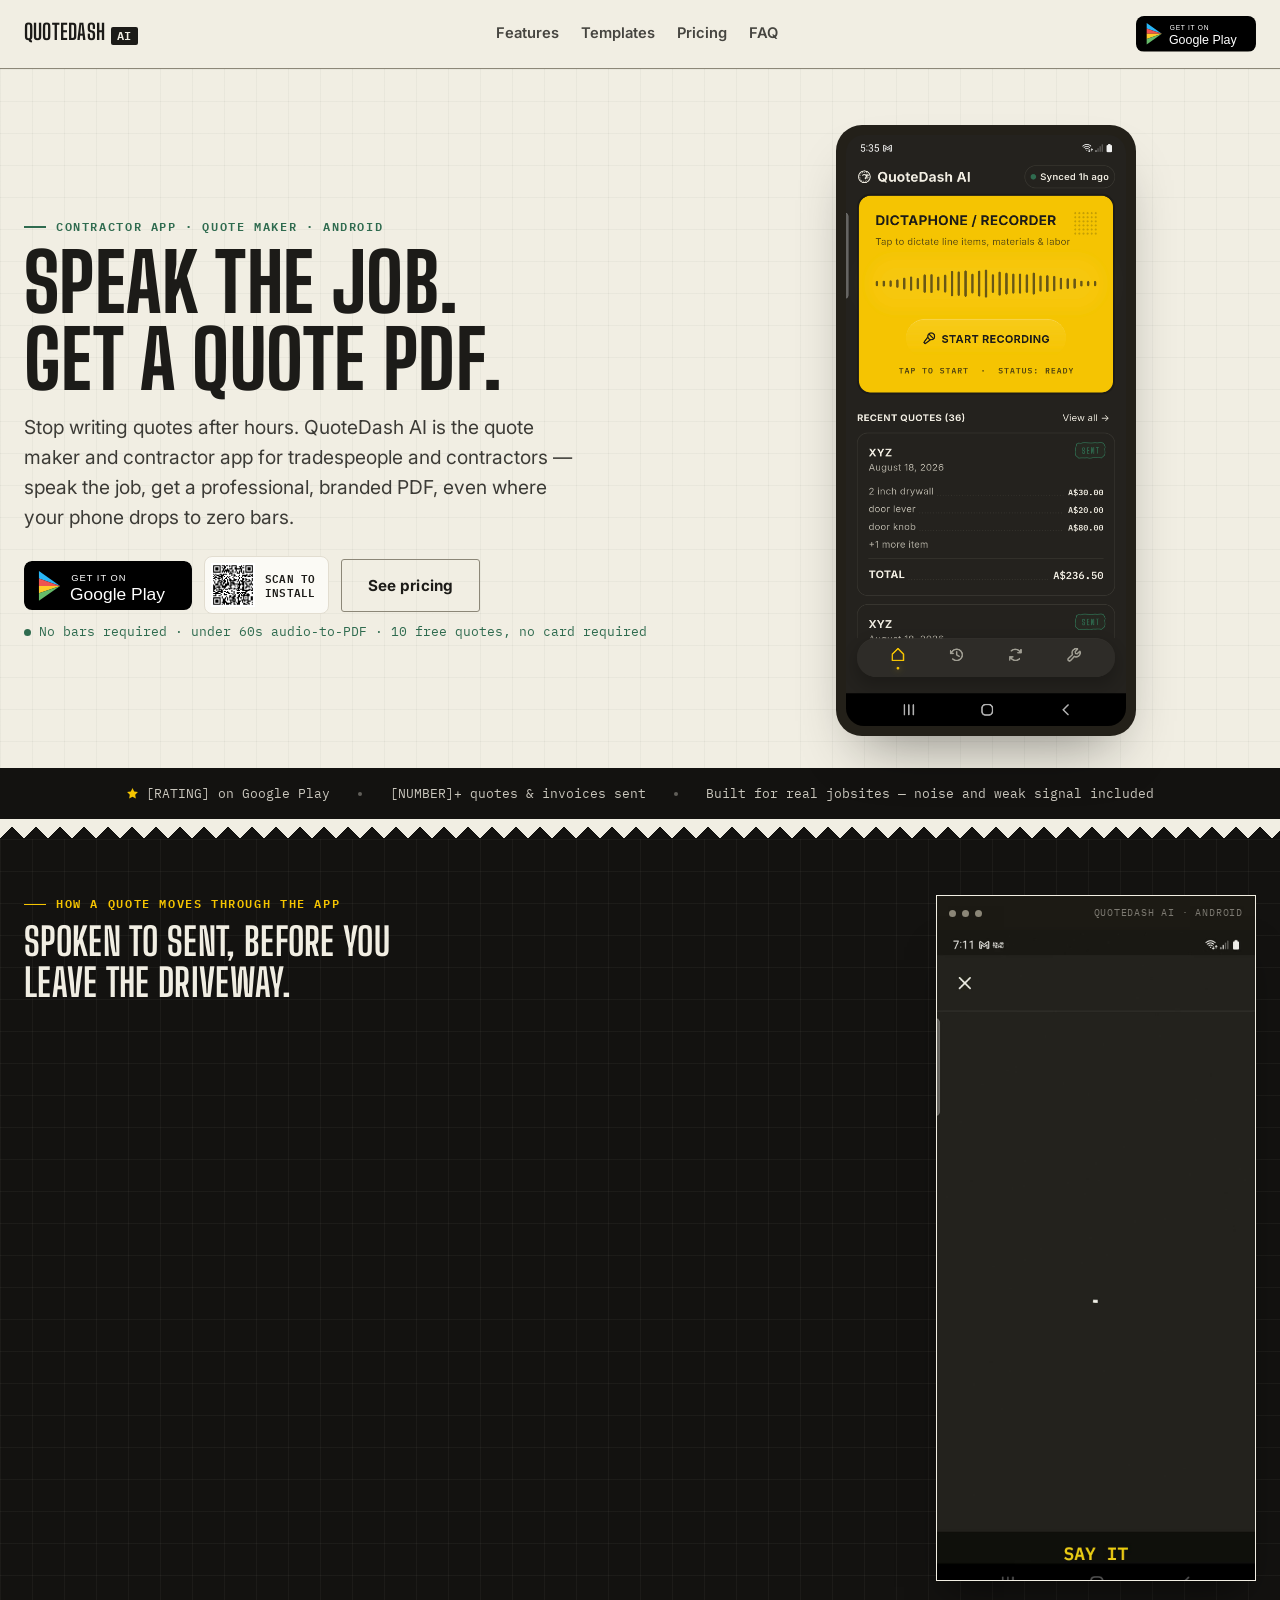
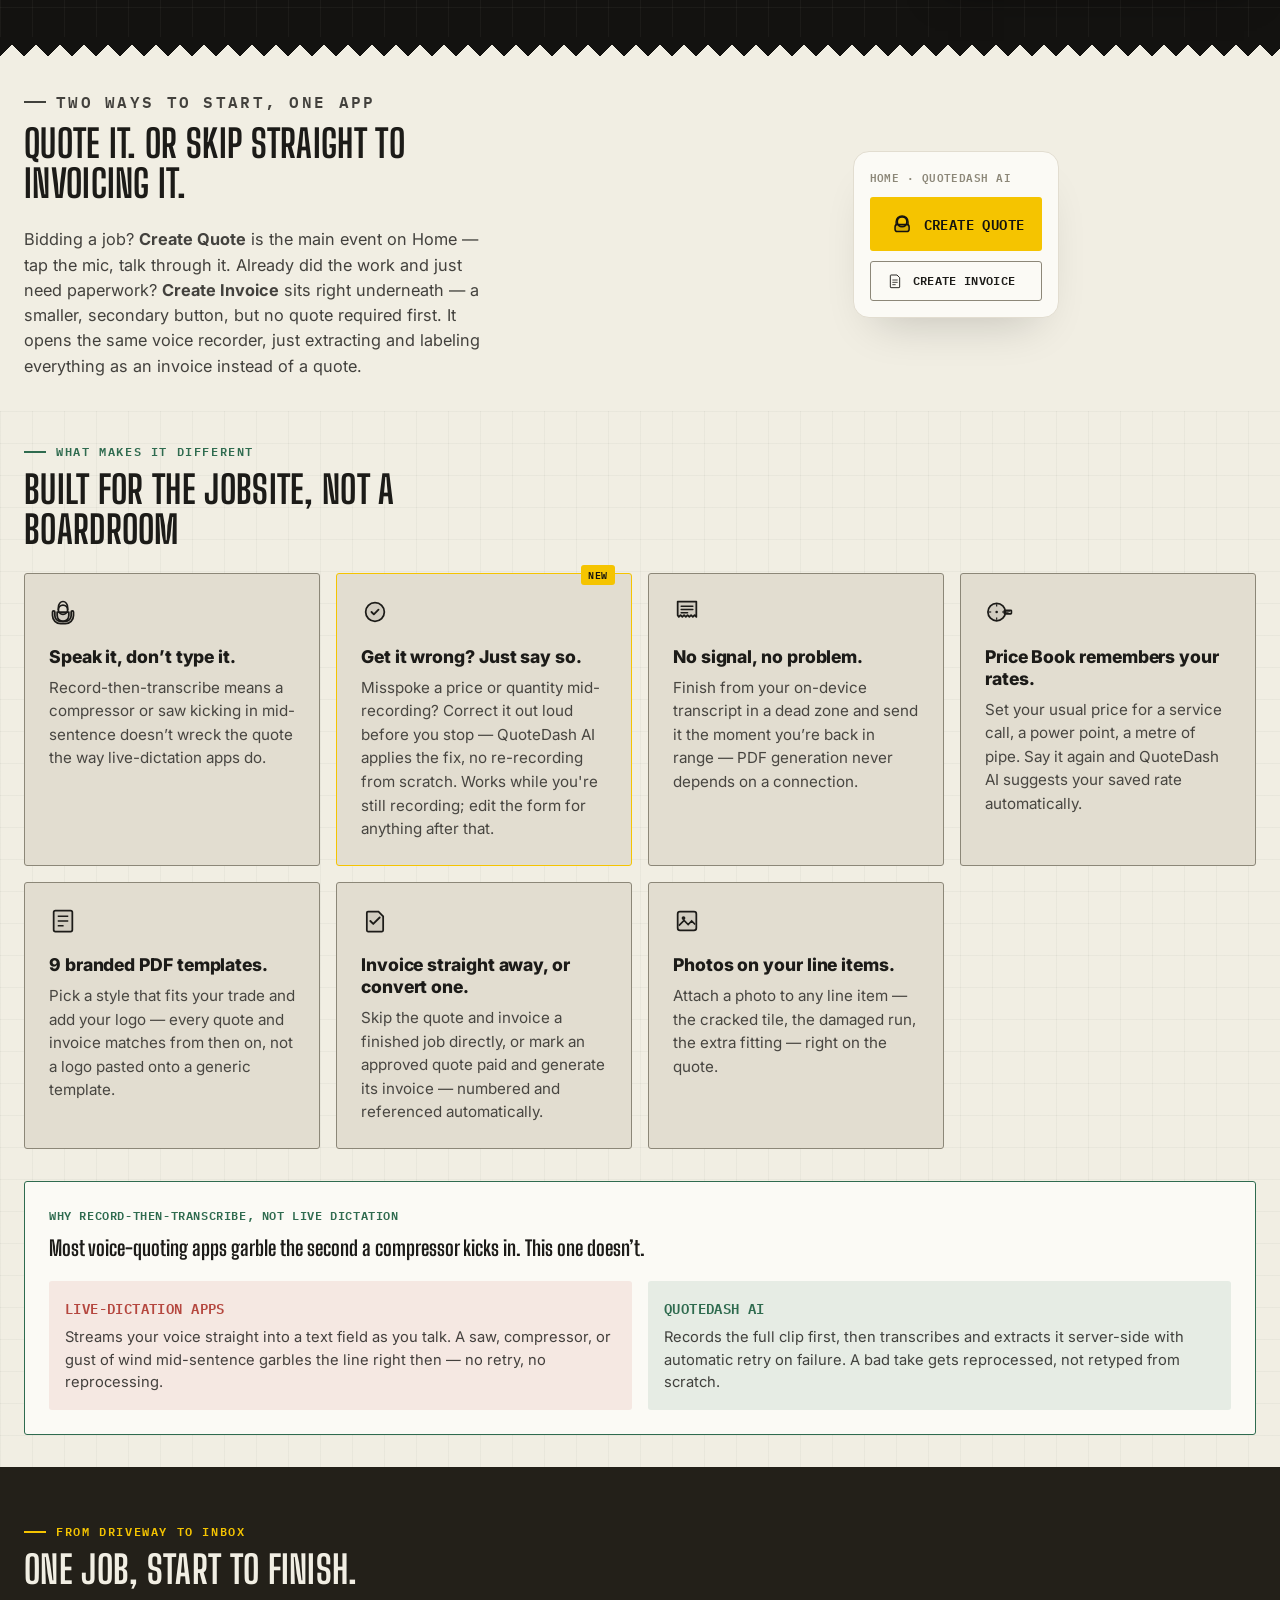
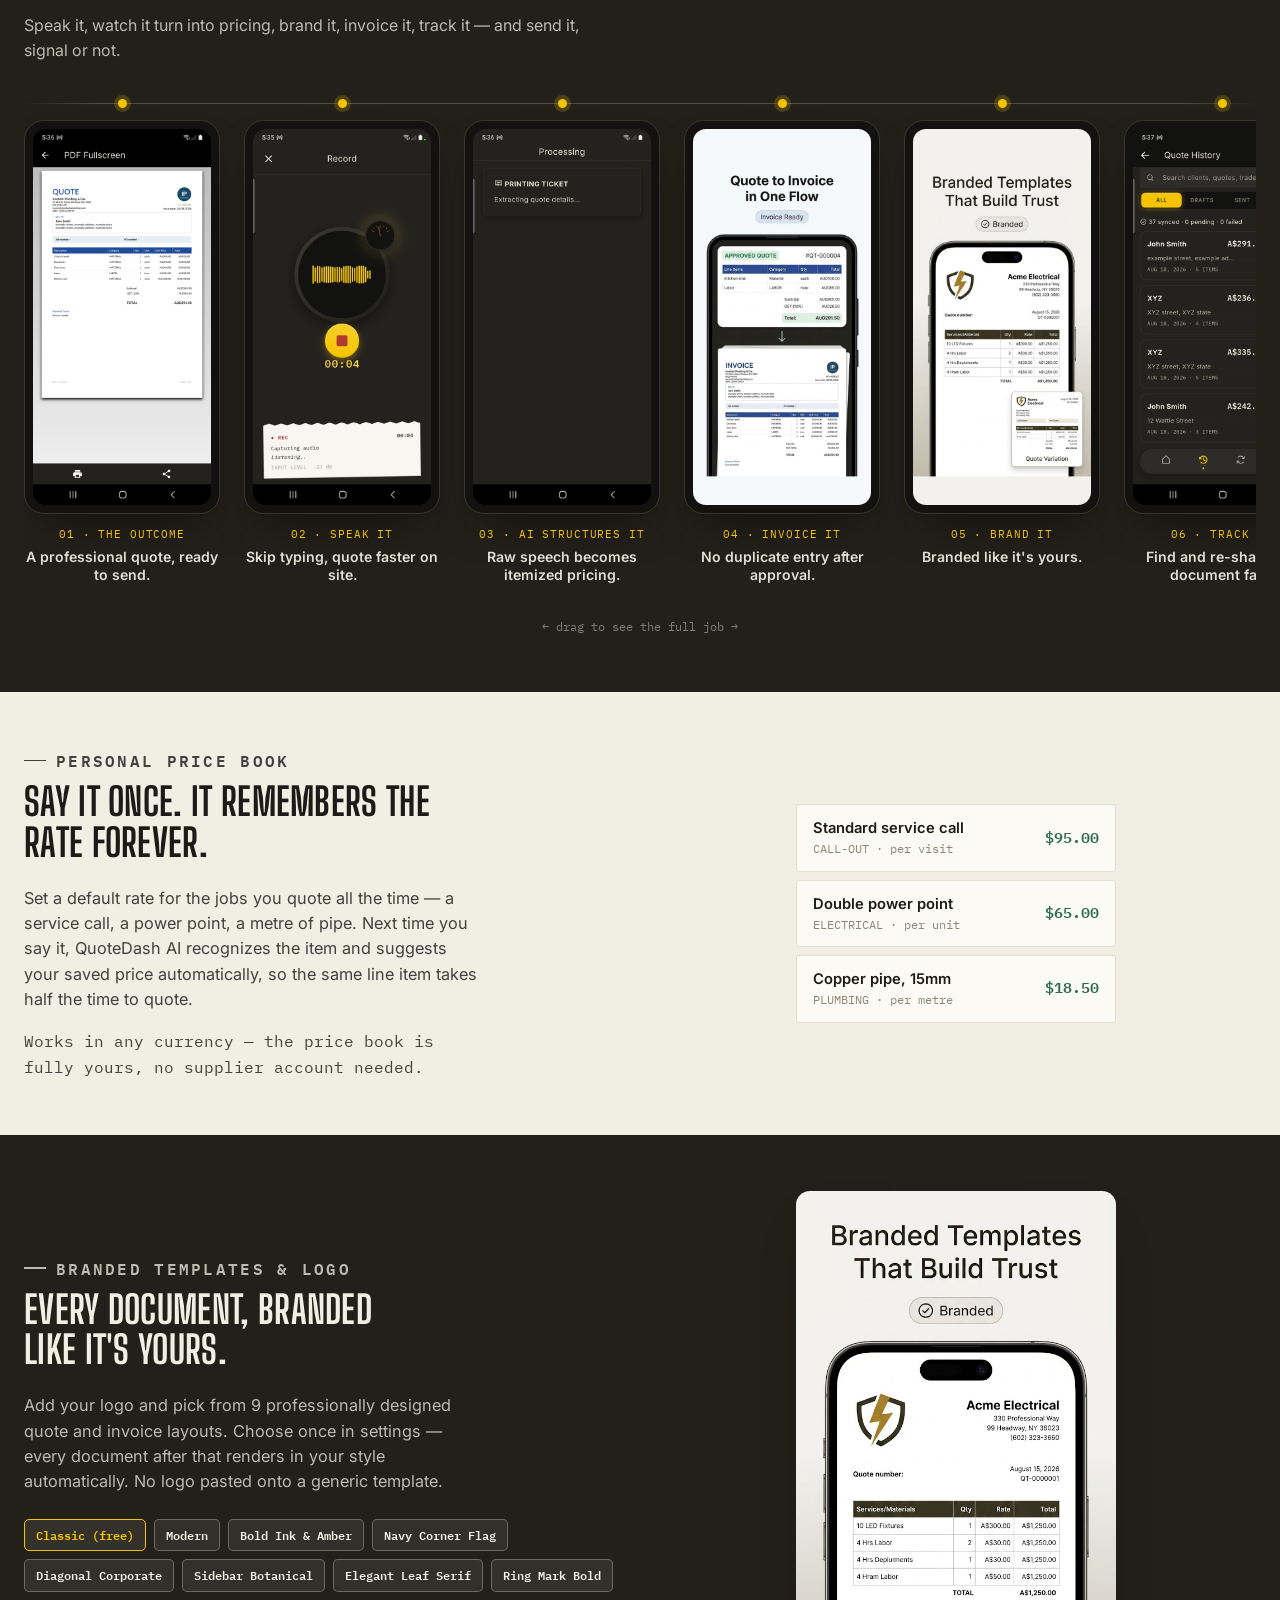
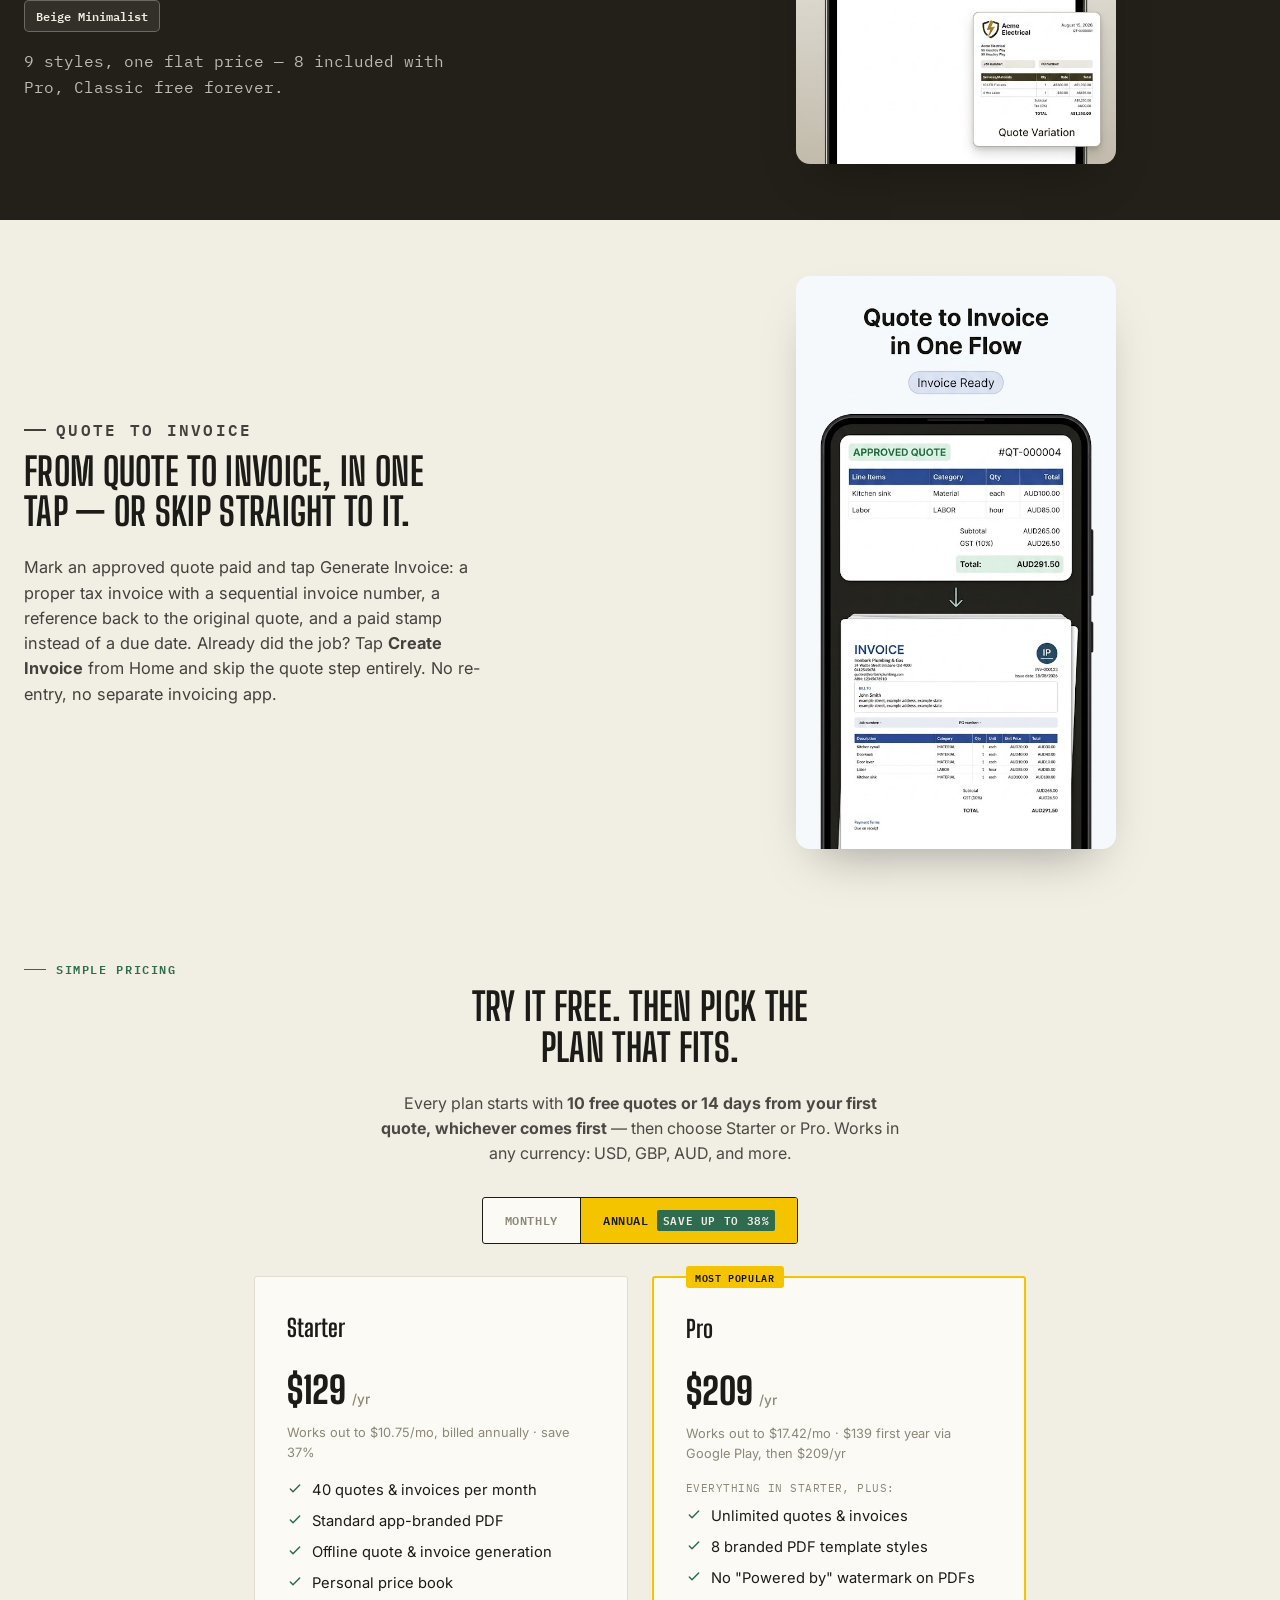
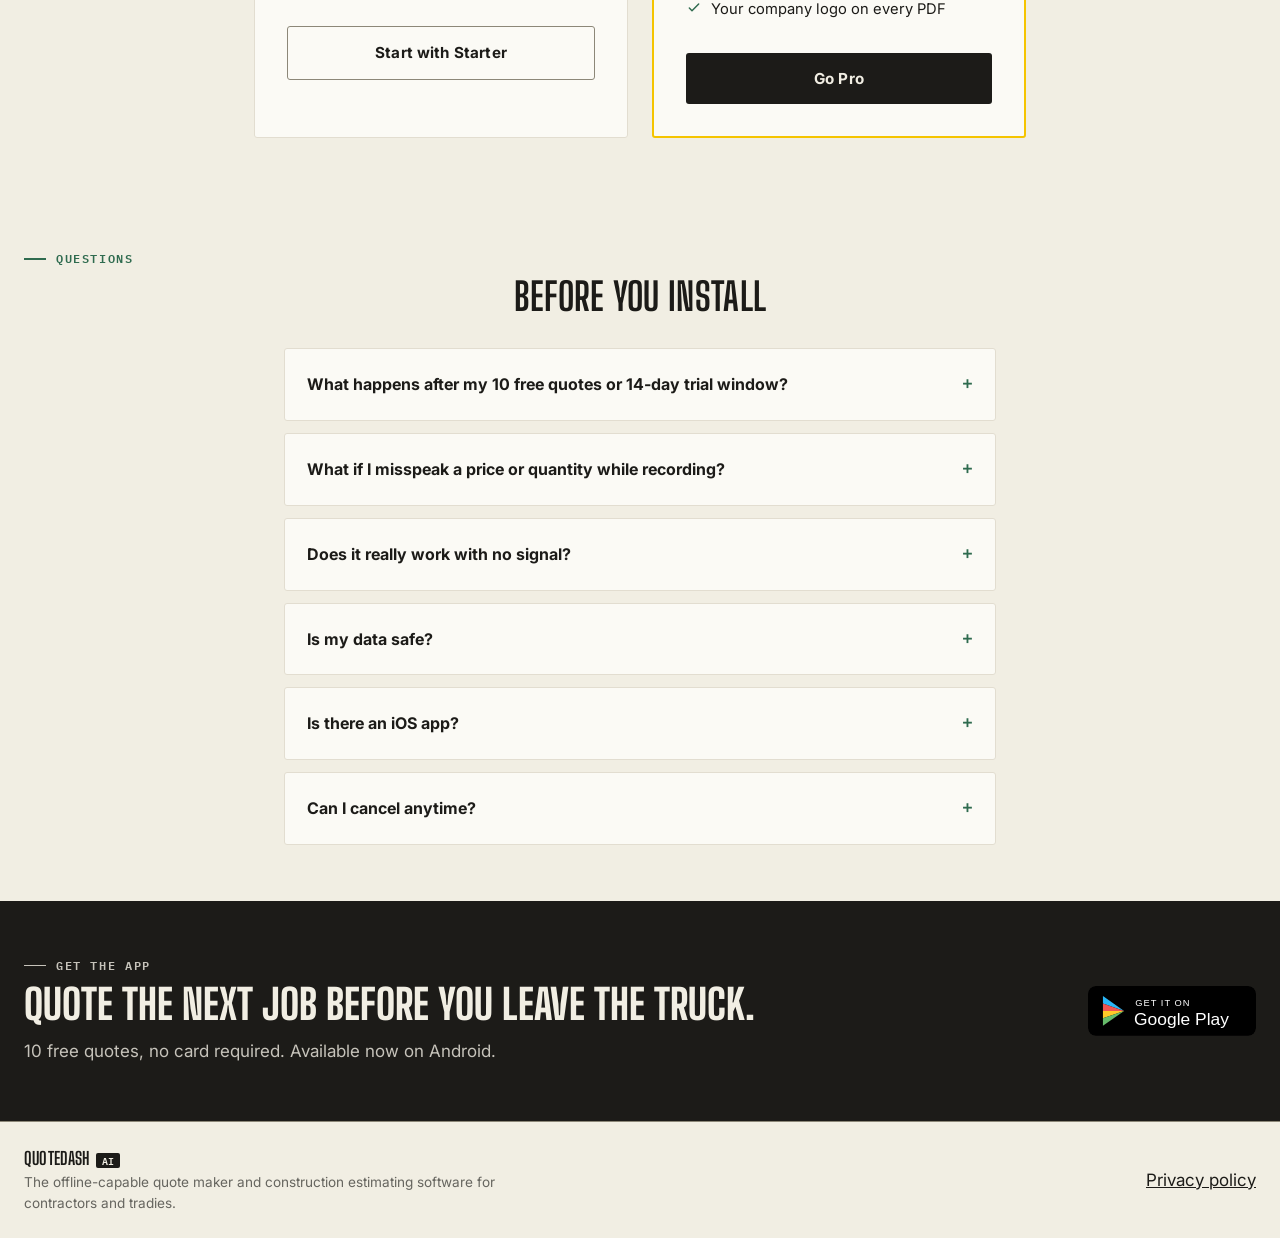
==== index.html @ 99a1d3fe "Add GA4 tracking, fix JSON-LD schema, add FAQPage schema, robots/sitemap/llms.txt, electricians land" ====
<!doctype html>
<html lang="en">
<head>
<meta charset="utf-8">
<meta name="viewport" content="width=device-width, initial-scale=1">
<title>QuoteDash AI — Voice-to-Quote App for Contractors (Android)</title>
<meta name="description" content="Speak a walkthrough, get a branded PDF quote — even with no signal. QuoteDash AI is the offline-capable voice-to-quote app for contractors and tradies. 10 free quotes, no card required.">
<link rel="canonical" href="https://quotedashai.com/">
<link rel="preload" as="font" type="font/ttf" href="assets/fonts/BigShouldersDisplay-Variable.ttf" crossorigin>

<!-- Google tag (gtag.js) -->
<script async src="https://www.googletagmanager.com/gtag/js?id=G-YRP69P84Q9"></script>
<script>
  window.dataLayer = window.dataLayer || [];
  function gtag(){dataLayer.push(arguments);}
  gtag('js', new Date());
  gtag('config', 'G-YRP69P84Q9');
</script>

<meta property="og:type" content="website">
<meta property="og:title" content="QuoteDash AI — Voice-to-Quote App for Contractors">
<meta property="og:description" content="Speak a walkthrough, get a branded PDF quote — even with no signal. 10 free quotes, no card required.">
<meta property="og:image" content="https://quotedashai.com/assets/feature-graphic.png">
<meta property="og:url" content="https://quotedashai.com/">
<meta name="twitter:card" content="summary_large_image">

<script type="application/ld+json">
{
  "@context": "https://schema.org",
  "@type": "SoftwareApplication",
  "name": "QuoteDash AI",
  "operatingSystem": "Android",
  "applicationCategory": "BusinessApplication",
  "description": "Turns a spoken walkthrough into a professional, branded PDF quote, even offline. Mark it paid and generate the invoice in one tap. Built for contractors and tradies.",
  "url": "https://quotedashai.com/",
  "offers": [
    {
      "@type": "Offer",
      "name": "Free",
      "price": "0",
      "priceCurrency": "USD"
    },
    {
      "@type": "Offer",
      "name": "Starter",
      "price": "16.99",
      "priceCurrency": "USD"
    },
    {
      "@type": "Offer",
      "name": "Pro",
      "price": "27.99",
      "priceCurrency": "USD"
    }
  ]
}
</script>

<script type="application/ld+json">
{
  "@context": "https://schema.org",
  "@type": "FAQPage",
  "mainEntity": [
    {
      "@type": "Question",
      "name": "What happens after my 10 free quotes or 14-day trial window?",
      "acceptedAnswer": {
        "@type": "Answer",
        "text": "You'll be prompted to choose Starter ($16.99/mo, 40 quotes/month) or Pro ($209/yr or $27.99/mo, unlimited) — no surprise charge, and no card is needed to start your trial."
      }
    },
    {
      "@type": "Question",
      "name": "What if I misspeak a price or quantity while recording?",
      "acceptedAnswer": {
        "@type": "Answer",
        "text": "Just correct yourself out loud before you stop the recording — say the right price or quantity and QuoteDash AI uses the correction, no need to start over. This only works within the same recording; once you've stopped, fix it in the form like any other edit."
      }
    },
    {
      "@type": "Question",
      "name": "Does it really work with no signal?",
      "acceptedAnswer": {
        "@type": "Answer",
        "text": "Yes, for finishing and sending. No bars? Write up the job from your recording by hand and send the PDF the moment you're back in range — that part never needs a connection. The AI auto-fill (turning your voice into priced line items) does need signal to work, but it never stops you getting a quote out the door."
      }
    },
    {
      "@type": "Question",
      "name": "Is my data safe?",
      "acceptedAnswer": {
        "@type": "Answer",
        "text": "QuoteDash AI is built to work offline — job details, quotes, and invoices stay on your device unless you export or share them. We don't sell your data or read the contents of your quotes."
      }
    },
    {
      "@type": "Question",
      "name": "Is there an iOS app?",
      "acceptedAnswer": {
        "@type": "Answer",
        "text": "Not yet — QuoteDash AI is Android-only today. iOS is a future direction, not a committed date."
      }
    },
    {
      "@type": "Question",
      "name": "Can I cancel anytime?",
      "acceptedAnswer": {
        "@type": "Answer",
        "text": "Yes — both Starter and Pro are standard Google Play subscriptions and can be cancelled anytime from Play Store subscription settings."
      }
    }
  ]
}
</script>

<link rel="stylesheet" href="styles.css">
</head>
<body>

<a class="skip-link" href="#get-app">Skip to get the app</a>

<header class="site-header">
  <div class="wrap site-header__row">
    <div class="wordmark" aria-label="QuoteDash AI">
      <span class="wordmark__main">QUOTEDASH</span><span class="wordmark__ai">AI</span>
    </div>
    <nav class="site-nav" id="site-nav">
      <a href="#features">Features</a>
      <a href="#templates">Templates</a>
      <a href="#pricing">Pricing</a>
      <a href="#faq">FAQ</a>
    </nav>
    <button class="nav-toggle" id="nav-toggle" aria-expanded="false" aria-controls="site-nav" aria-label="Toggle navigation menu">
      <svg width="18" height="18" viewBox="0 0 24 24" fill="none" aria-hidden="true"><path d="M3 6h18M3 12h18M3 18h18" stroke="currentColor" stroke-width="2" stroke-linecap="round"/></svg>
    </button>
    <a class="play-badge play-badge--header" href="https://play.google.com/store/apps/details?id=com.quotetap.app&utm_source=landing&utm_medium=website&utm_campaign=launch" target="_blank" rel="noopener" aria-label="Get it on Google Play">
      <!-- TODO(launch): confirm this listing URL resolves publicly before this ships to production — see docs/LANDING_PAGE_RELAUNCH_PLAN.md §6 blocking item. -->
      <svg viewBox="0 0 135 40" xmlns="http://www.w3.org/2000/svg" role="img" aria-label="Get it on Google Play">
        <rect width="135" height="40" rx="6" fill="#000000"/>
        <g transform="translate(12,8)">
          <path d="M0 0 L0 6 L17 12 Z" fill="#29B6F6"/>
          <path d="M0 6 L0 12 L17 12 Z" fill="#EF5350"/>
          <path d="M0 12 L0 18 L17 12 Z" fill="#FFCA28"/>
          <path d="M0 18 L0 24 L17 12 Z" fill="#66BB6A"/>
        </g>
        <text x="38" y="16" fill="#ffffff" font-family="Arial,Helvetica,sans-serif" font-size="7.5" letter-spacing="0.8">GET IT ON</text>
        <text x="37" y="31" fill="#ffffff" font-family="Arial,Helvetica,sans-serif" font-size="14" font-weight="500">Google Play</text>
      </svg>
    </a>
  </div>
</header>

<main>

  <!-- ============ HERO ============ -->
  <section class="hero">
    <div class="wrap hero__inner">
      <div class="hero__copy">
        <p class="eyebrow">CONTRACTOR APP &middot; QUOTE MAKER &middot; ANDROID</p>
        <h1 class="hero__headline">Speak the job.<br>Get a quote PDF.</h1>
        <p class="hero__subhead">Stop writing quotes after hours. QuoteDash AI is the quote
          maker and contractor app for tradespeople and contractors &mdash; speak the job,
          get a professional, branded PDF, even where your phone drops to zero bars.</p>
        <div class="hero__ctas">
          <a class="play-badge play-badge--large" href="https://play.google.com/store/apps/details?id=com.quotetap.app&utm_source=landing&utm_medium=website&utm_campaign=launch" target="_blank" rel="noopener" aria-label="Get it on Google Play">
            <svg viewBox="0 0 135 40" xmlns="http://www.w3.org/2000/svg" role="img" aria-label="Get it on Google Play">
              <rect width="135" height="40" rx="6" fill="#000000"/>
              <g transform="translate(12,8)">
                <path d="M0 0 L0 6 L17 12 Z" fill="#29B6F6"/>
                <path d="M0 6 L0 12 L17 12 Z" fill="#EF5350"/>
                <path d="M0 12 L0 18 L17 12 Z" fill="#FFCA28"/>
                <path d="M0 18 L0 24 L17 12 Z" fill="#66BB6A"/>
              </g>
              <text x="38" y="16" fill="#ffffff" font-family="Arial,Helvetica,sans-serif" font-size="7.5" letter-spacing="0.8">GET IT ON</text>
              <text x="37" y="31" fill="#ffffff" font-family="Arial,Helvetica,sans-serif" font-size="14" font-weight="500">Google Play</text>
            </svg>
          </a>
          <div class="hero__qr">
            <img src="assets/play-qr.svg" width="82" height="82" alt="QR code linking to the QuoteDash AI Google Play listing">
            <span class="hero__qr-caption">Scan to<br>install</span>
          </div>
          <a class="btn btn--ghost" href="#pricing">See pricing</a>
        </div>
        <p class="hero__meta">No bars required &middot; under 60s audio-to-PDF &middot; 10 free quotes, no card required</p>
      </div>

      <div class="hero__visual">
        <div class="phone-frame">
          <img src="assets/screens/home.png" width="1080" height="2280" loading="eager" alt="QuoteDash AI home screen with a Start Recording button and a list of recent quotes">
        </div>
      </div>
    </div>
  </section>

  <!-- ============ SOCIAL PROOF STRIP ============ -->
  <section class="proof-strip">
    <div class="wrap proof-strip__row">
      <span class="proof-strip__item">
        <svg width="13" height="13" viewBox="0 0 24 24" fill="currentColor" aria-hidden="true"><path d="M12 2l3.09 6.26L22 9.27l-5 4.87 1.18 6.88L12 17.77l-6.18 3.25L7 14.14 2 9.27l6.91-1.01L12 2z"/></svg>
        [RATING] on Google Play
      </span>
      <span class="proof-strip__divider" aria-hidden="true"></span>
      <span class="proof-strip__item">[NUMBER]+ quotes &amp; invoices sent</span>
      <span class="proof-strip__divider" aria-hidden="true"></span>
      <span class="proof-strip__item">Built for real jobsites &mdash; noise and weak signal included</span>
    </div>
  </section>

  <div class="tear tear--paper-to-dark" aria-hidden="true"></div>

  <!-- ============ SHOP FLOOR: real on-device demo recording ============ -->
  <section class="shop-floor">
    <div class="wrap shop-floor__inner">
      <div class="shop-floor__head">
        <p class="eyebrow eyebrow--light">HOW A QUOTE MOVES THROUGH THE APP</p>
        <h2 class="section-title">Spoken to sent, before you leave the driveway.</h2>
      </div>

      <div class="dispatch">
        <div class="dispatch__frame" aria-hidden="true">
          <span class="dispatch__frame-dot"></span>
          <span class="dispatch__frame-dot"></span>
          <span class="dispatch__frame-dot"></span>
          <span class="dispatch__frame-label">QUOTEDASH AI &middot; ANDROID</span>
        </div>
        <div class="dispatch__card dispatch__card--video">
          <video class="dispatch__video" src="assets/demo.mp4" poster="assets/demo-poster.jpg"
                 autoplay loop muted playsinline></video>
        </div>
      </div>
    </div>
  </section>

  <div class="tear tear--dark-to-paper" aria-hidden="true"></div>

  <!-- ============ TWO WAYS TO START ============ -->
  <section class="showcase showcase--paper showcase--tight">
    <div class="wrap showcase__inner">
      <div class="showcase__copy">
        <p class="eyebrow">TWO WAYS TO START, ONE APP</p>
        <h2 class="section-title">Quote it. Or skip straight to invoicing it.</h2>
        <p>Bidding a job? <strong>Create Quote</strong> is the main event on Home &mdash; tap
          the mic, talk through it. Already did the work and just need paperwork?
          <strong>Create Invoice</strong> sits right underneath &mdash; a smaller, secondary
          button, but no quote required first. It opens the same voice recorder, just
          extracting and labeling everything as an invoice instead of a quote.</p>
      </div>
      <div class="showcase__art showcase__art--homecta">
        <div class="homecta">
          <p class="homecta__label">Home &middot; QuoteDash AI</p>
          <div class="homecta__hero">
            <svg width="26" height="26" viewBox="0 0 24 24" fill="none" aria-hidden="true">
              <circle cx="13" cy="10" r="4.5" stroke="currentColor" stroke-width="1.6"/>
              <path d="M7.5 12.5V10a5.5 5.5 0 0111 0v2.5" stroke="currentColor" stroke-width="1.3" fill="none" stroke-linecap="round"/>
              <rect x="6.5" y="12.5" width="13" height="6.5" rx="2.2" fill="currentColor" fill-opacity=".14" stroke="currentColor" stroke-width="1.4"/>
            </svg>
            CREATE QUOTE
          </div>
          <div class="homecta__secondary">
            <svg width="16" height="16" viewBox="0 0 24 24" fill="none" aria-hidden="true">
              <path d="M6 3h9l4 4v14a1 1 0 01-1 1H6a1 1 0 01-1-1V4a1 1 0 011-1z" stroke="currentColor" stroke-width="1.4"/>
              <path d="M8 10.5h8M8 14h8M8 17.5h5" stroke="currentColor" stroke-width="1.2"/>
            </svg>
            CREATE INVOICE
          </div>
        </div>
      </div>
    </div>
  </section>

  <!-- ============ FEATURE STRIP ============ -->
  <section class="features" id="features">
    <div class="wrap">
      <p class="eyebrow">WHAT MAKES IT DIFFERENT</p>
      <h2 class="section-title">Built for the jobsite, not a boardroom</h2>
      <ul class="feature-grid">

        <li class="feature-card">
          <svg class="feature-card__icon" width="28" height="28" viewBox="0 0 24 24" fill="none" aria-hidden="true">
            <circle cx="12" cy="10" r="4" stroke="currentColor" stroke-width="1.5" fill="none"/>
            <path d="M8 10V8C8 5.239 9.79 3 12 3C14.21 3 16 5.239 16 8V10" stroke="currentColor" stroke-width="1.3" fill="none" stroke-linecap="round"/>
            <path d="M7 12H17V15C17 17.761 14.866 20 12 20C9.134 20 7 17.761 7 15V12Z" fill="currentColor" fill-opacity="0.08" stroke="currentColor" stroke-width="1.5" stroke-linecap="round" stroke-linejoin="round"/>
            <path d="M5 12C5 11.448 4.552 11 4 11C3.448 11 3 11.448 3 12V15C3 18.866 6.134 22 10 22H14C17.866 22 21 18.866 21 15V12C21 11.448 20.552 11 20 11C19.448 11 19 11.448 19 12V15C19 17.761 16.866 20 14 20H10C7.134 20 5 17.761 5 15V12Z" stroke="currentColor" stroke-width="1.5" fill="none"/>
          </svg>
          <h3>Speak it, don&rsquo;t type it.</h3>
          <p>Record-then-transcribe means a compressor or saw kicking in mid-sentence
            doesn&rsquo;t wreck the quote the way live-dictation apps do.</p>
        </li>

        <li class="feature-card feature-card--new">
          <svg class="feature-card__icon" width="28" height="28" viewBox="0 0 24 24" fill="none" aria-hidden="true">
            <path d="M12 20a8 8 0 100-16 8 8 0 000 16z" fill="currentColor" fill-opacity="0.08" stroke="currentColor" stroke-width="1.5"/>
            <path d="M9 12l2 2 4-4" stroke="currentColor" stroke-width="1.6" stroke-linecap="round" stroke-linejoin="round"/>
          </svg>
          <h3>Get it wrong? Just say so.</h3>
          <p>Misspoke a price or quantity mid-recording? Correct it out loud before you stop
            &mdash; QuoteDash AI applies the fix, no re-recording from scratch. Works while
            you're still recording; edit the form for anything after that.</p>
        </li>

        <li class="feature-card">
          <svg class="feature-card__icon" width="28" height="28" viewBox="0 0 24 24" fill="none" aria-hidden="true">
            <path d="M4 3H20V16.2L18.5 14.7L17 16.2L15.5 14.7L14 16.2L12.5 14.7L11 16.2L9.5 14.7L8 16.2L6.5 14.7L5 16.2L4 14.7V3Z"
                  fill="currentColor" fill-opacity="0.08" stroke="currentColor" stroke-width="1.5" stroke-linejoin="round"/>
            <path d="M7 7H17" stroke="currentColor" stroke-width="1.3" stroke-linecap="round"/>
            <path d="M7 9.8H17" stroke="currentColor" stroke-width="1.3" stroke-linecap="round"/>
            <path d="M7 12.6H12.5" stroke="currentColor" stroke-width="1.3" stroke-linecap="round"/>
          </svg>
          <h3>No signal, no problem.</h3>
          <p>Finish from your on-device transcript in a dead zone and send it the moment
            you&rsquo;re back in range &mdash; PDF generation never depends on a connection.</p>
        </li>

        <li class="feature-card">
          <svg class="feature-card__icon" width="28" height="28" viewBox="0 0 24 24" fill="none" aria-hidden="true">
            <circle cx="10" cy="12" r="7.5" fill="currentColor" fill-opacity="0.08" stroke="currentColor" stroke-width="1.5"/>
            <circle cx="10" cy="12" r="1.1" fill="currentColor"/>
            <rect x="9.5" y="5.3" width="1" height="2" fill="currentColor"/>
            <rect x="9.5" y="16.7" width="1" height="2" fill="currentColor"/>
            <rect x="3.3" y="11.5" width="2" height="1" fill="currentColor"/>
            <rect x="14.7" y="11.5" width="2" height="1" fill="currentColor"/>
            <rect x="16.5" y="10.4" width="6.2" height="3.2" rx="0.6" fill="currentColor" fill-opacity="0.12" stroke="currentColor" stroke-width="1.3" stroke-linejoin="round"/>
            <rect x="17.4" y="11.15" width="4.4" height="0.6" fill="currentColor"/>
            <rect x="17.4" y="12.25" width="2.8" height="0.6" fill="currentColor"/>
          </svg>
          <h3>Price Book remembers your rates.</h3>
          <p>Set your usual price for a service call, a power point, a metre of pipe. Say it
            again and QuoteDash AI suggests your saved rate automatically.</p>
        </li>

        <li class="feature-card">
          <svg class="feature-card__icon" width="28" height="28" viewBox="0 0 24 24" fill="none" aria-hidden="true">
            <rect x="4" y="3" width="16" height="18" rx="1.5" fill="currentColor" fill-opacity="0.08" stroke="currentColor" stroke-width="1.5"/>
            <path d="M7.5 8h9M7.5 12h9M7.5 16h5" stroke="currentColor" stroke-width="1.3"/>
          </svg>
          <h3>9 branded PDF templates.</h3>
          <p>Pick a style that fits your trade and add your logo &mdash; every quote and
            invoice matches from then on, not a logo pasted onto a generic template.</p>
        </li>

        <li class="feature-card">
          <svg class="feature-card__icon" width="28" height="28" viewBox="0 0 24 24" fill="none" aria-hidden="true">
            <path d="M6 4h9l4 4v12a1 1 0 01-1 1H6a1 1 0 01-1-1V5a1 1 0 011-1z" fill="currentColor" fill-opacity="0.08" stroke="currentColor" stroke-width="1.5"/>
            <path d="M8 12l2.5 2.5L16 9" stroke="currentColor" stroke-width="1.6" stroke-linecap="round" stroke-linejoin="round"/>
          </svg>
          <h3>Invoice straight away, or convert one.</h3>
          <p>Skip the quote and invoice a finished job directly, or mark an approved quote
            paid and generate its invoice &mdash; numbered and referenced automatically.</p>
        </li>

        <li class="feature-card">
          <svg class="feature-card__icon" width="28" height="28" viewBox="0 0 24 24" fill="none" aria-hidden="true">
            <rect x="4" y="4" width="16" height="16" rx="2" fill="currentColor" fill-opacity="0.08" stroke="currentColor" stroke-width="1.5"/>
            <circle cx="9" cy="9.5" r="1.6" fill="currentColor"/>
            <path d="M5 16l4.5-4.5L13 15l3-3 3 3" stroke="currentColor" stroke-width="1.4" fill="none"/>
          </svg>
          <h3>Photos on your line items.</h3>
          <p>Attach a photo to any line item &mdash; the cracked tile, the damaged run, the
            extra fitting &mdash; right on the quote.</p>
        </li>

      </ul>

      <div class="compare">
        <p class="compare__label">Why record-then-transcribe, not live dictation</p>
        <h3 class="compare__title">Most voice-quoting apps garble the second a compressor
          kicks in. This one doesn&rsquo;t.</h3>
        <div class="compare__grid">
          <div class="compare__col compare__col--them">
            <h4>LIVE-DICTATION APPS</h4>
            <p>Streams your voice straight into a text field as you talk. A saw, compressor,
              or gust of wind mid-sentence garbles the line right then &mdash; no retry, no
              reprocessing.</p>
          </div>
          <div class="compare__col compare__col--us">
            <h4>QUOTEDASH AI</h4>
            <p>Records the full clip first, then transcribes and extracts it server-side with
              automatic retry on failure. A bad take gets reprocessed, not retyped from
              scratch.</p>
          </div>
        </div>
      </div>
    </div>
  </section>

  <!-- ============ GALLERY: STORY-DRIVEN SCREENSHOT SHOWCASE ============ -->
  <section class="gallery">
    <div class="wrap">
      <p class="eyebrow eyebrow--light">FROM DRIVEWAY TO INBOX</p>
      <h2 class="section-title">One job, start to finish.</h2>
      <p class="gallery__lede">Speak it, watch it turn into pricing, brand it, invoice it,
        track it &mdash; and send it, signal or not.</p>
      <div class="gallery__rail">
        <div class="gallery__line" aria-hidden="true"></div>
        <div class="gallery__track">

          <div class="gallery__card">
            <div class="gallery__dot"></div>
            <div class="gallery__frame"><img src="assets/screens/quote-pdf.png" width="1080" height="2280" loading="lazy" alt="Finished quote PDF with line items, rates, subtotal, tax and total"></div>
            <p class="gallery__num">01 &middot; THE OUTCOME</p>
            <p class="gallery__caption">A professional quote, ready to send.</p>
          </div>

          <div class="gallery__card">
            <div class="gallery__dot"></div>
            <div class="gallery__frame"><img src="assets/screens/record.png" width="1080" height="2280" loading="lazy" alt="Recording screen with a live waveform capturing a spoken walkthrough"></div>
            <p class="gallery__num">02 &middot; SPEAK IT</p>
            <p class="gallery__caption">Skip typing, quote faster on site.</p>
          </div>

          <div class="gallery__card">
            <div class="gallery__dot"></div>
            <div class="gallery__frame"><img src="assets/screens/processing.png" width="1080" height="2280" loading="lazy" alt="Processing screen extracting quote details from the recording"></div>
            <p class="gallery__num">03 &middot; AI STRUCTURES IT</p>
            <p class="gallery__caption">Raw speech becomes itemized pricing.</p>
          </div>

          <div class="gallery__card">
            <div class="gallery__dot"></div>
            <div class="gallery__frame"><img src="assets/screens/invoice-flow-gallery.jpg" width="1080" height="2280" loading="lazy" alt="Approved quote transitioning to an invoice PDF with an invoice number and reference"></div>
            <p class="gallery__num">04 &middot; INVOICE IT</p>
            <p class="gallery__caption">No duplicate entry after approval.</p>
          </div>

          <div class="gallery__card">
            <div class="gallery__dot"></div>
            <div class="gallery__frame"><img src="assets/screens/branded-templates-gallery.jpg" width="1080" height="2280" loading="lazy" alt="Invoice PDF with business logo and branded template styling"></div>
            <p class="gallery__num">05 &middot; BRAND IT</p>
            <p class="gallery__caption">Branded like it's yours.</p>
          </div>

          <div class="gallery__card">
            <div class="gallery__dot"></div>
            <div class="gallery__frame"><img src="assets/screens/history.png" width="1080" height="2280" loading="lazy" alt="Quote history list with client name, amount, date and status chips"></div>
            <p class="gallery__num">06 &middot; TRACK IT</p>
            <p class="gallery__caption">Find and re-share any document fast.</p>
          </div>

          <div class="gallery__card">
            <div class="gallery__dot"></div>
            <div class="gallery__frame"><img src="assets/screens/noisy-jobsites-gallery.jpg" width="1080" height="2280" loading="lazy" alt="Recording UI staying calm and legible against a jobsite backdrop"></div>
            <p class="gallery__num">07 &middot; THROUGH THE NOISE</p>
            <p class="gallery__caption">Built for real jobsite conditions.</p>
          </div>

          <div class="gallery__card">
            <div class="gallery__dot"></div>
            <div class="gallery__frame"><img src="assets/screens/weak-signal-gallery.jpg" width="1080" height="2280" loading="lazy" alt="Quote finishing and sending even with weak signal"></div>
            <p class="gallery__num">08 &middot; SEND IT ANYWAY</p>
            <p class="gallery__caption">Finish now, send the moment you reconnect.</p>
          </div>

        </div>
      </div>
      <p class="gallery__hint">&larr; drag to see the full job &rarr;</p>
    </div>
  </section>

  <!-- ============ PRICE BOOK SHOWCASE ============ -->
  <section class="showcase showcase--paper">
    <div class="wrap showcase__inner">
      <div class="showcase__copy">
        <p class="eyebrow">PERSONAL PRICE BOOK</p>
        <h2 class="section-title">Say it once. It remembers the rate forever.</h2>
        <p>Set a default rate for the jobs you quote all the time &mdash; a service call, a
          power point, a metre of pipe. Next time you say it, QuoteDash AI recognizes the
          item and suggests your saved price automatically, so the same line item takes half
          the time to quote.</p>
        <p class="showcase__microcopy">Works in any currency &mdash; the price book is fully
          yours, no supplier account needed.</p>
      </div>
      <div class="showcase__art showcase__art--pricebook">
        <div class="pricebook-row">
          <div>
            <div class="pricebook-row__desc">Standard service call</div>
            <div class="pricebook-row__meta">CALL-OUT &middot; per visit</div>
          </div>
          <div class="pricebook-row__rate">$95.00</div>
        </div>
        <div class="pricebook-row">
          <div>
            <div class="pricebook-row__desc">Double power point</div>
            <div class="pricebook-row__meta">ELECTRICAL &middot; per unit</div>
          </div>
          <div class="pricebook-row__rate">$65.00</div>
        </div>
        <div class="pricebook-row">
          <div>
            <div class="pricebook-row__desc">Copper pipe, 15mm</div>
            <div class="pricebook-row__meta">PLUMBING &middot; per metre</div>
          </div>
          <div class="pricebook-row__rate">$18.50</div>
        </div>
      </div>
    </div>
  </section>

  <!-- ============ TEMPLATES + BRANDING SHOWCASE ============ -->
  <section class="showcase showcase--dark" id="templates">
    <div class="wrap showcase__inner is-reversed">
      <div class="showcase__art showcase__art--single">
        <img src="assets/screens/branded-templates.jpg" width="572" height="1024" loading="lazy" alt="Branded PDF quote with logo and custom accent color">
      </div>
      <div class="showcase__copy">
        <p class="eyebrow eyebrow--light">BRANDED TEMPLATES &amp; LOGO</p>
        <h2 class="section-title">Every document, branded like it's yours.</h2>
        <p>Add your logo and pick from 9 professionally designed quote and invoice layouts.
          Choose once in settings &mdash; every document after that renders in your style
          automatically. No logo pasted onto a generic template.</p>
        <div class="template-swatches">
          <span class="template-swatch template-swatch--free">Classic (free)</span>
          <span class="template-swatch">Modern</span>
          <span class="template-swatch">Bold Ink &amp; Amber</span>
          <span class="template-swatch">Navy Corner Flag</span>
          <span class="template-swatch">Diagonal Corporate</span>
          <span class="template-swatch">Sidebar Botanical</span>
          <span class="template-swatch">Elegant Leaf Serif</span>
          <span class="template-swatch">Ring Mark Bold</span>
          <span class="template-swatch">Beige Minimalist</span>
        </div>
        <p class="showcase__microcopy">9 styles, one flat price &mdash; 8 included with Pro,
          Classic free forever.</p>
      </div>
    </div>
  </section>

  <!-- ============ INVOICING SHOWCASE ============ -->
  <section class="showcase showcase--paper">
    <div class="wrap showcase__inner">
      <div class="showcase__copy">
        <p class="eyebrow">QUOTE TO INVOICE</p>
        <h2 class="section-title">From quote to invoice, in one tap &mdash; or skip straight
          to it.</h2>
        <p>Mark an approved quote paid and tap Generate Invoice: a proper tax invoice with a
          sequential invoice number, a reference back to the original quote, and a paid stamp
          instead of a due date. Already did the job? Tap <strong>Create Invoice</strong> from
          Home and skip the quote step entirely. No re-entry, no separate invoicing app.</p>
      </div>
      <div class="showcase__art showcase__art--single">
        <img src="assets/screens/invoice-flow.jpg" width="572" height="1024" loading="lazy" alt="An approved quote next to the invoice it generated, with an invoice number, quote reference line and a paid stamp">
      </div>
    </div>
  </section>

  <!-- ============ PRICING ============ -->
  <section class="pricing" id="pricing">
    <div class="wrap pricing__head">
      <p class="eyebrow">SIMPLE PRICING</p>
      <h2 class="section-title">Try it free. Then pick the plan that fits.</h2>
      <p class="pricing__lede">Every plan starts with <strong>10 free quotes or 14 days from your first quote, whichever comes first</strong> &mdash; then choose Starter or Pro. Works in any currency: USD,
        GBP, AUD, and more.</p>
    </div>
    <div class="wrap pricing__toggle-row">
      <div class="pricing__toggle" role="group" aria-label="Billing period">
        <button type="button" class="pricing__toggle-btn" data-period-btn="monthly" aria-pressed="false">Monthly</button>
        <button type="button" class="pricing__toggle-btn is-active" data-period-btn="annual" aria-pressed="true">Annual <span class="pricing__save-chip">Save up to 38%</span></button>
      </div>
    </div>
    <div class="wrap pricing__grid">
      <div class="price-card">
        <h3>Starter</h3>
        <div class="price-card__price">
          <span class="price-card__amount" data-price-monthly="$16.99" data-price-annual="$129">$129</span><span class="price-card__unit" data-unit-monthly="/mo" data-unit-annual="/yr">/yr</span>
        </div>
        <p class="price-card__note"
          data-note-monthly="$6.49 first month via Google Play, then $16.99/mo"
          data-note-annual="Works out to $10.75/mo, billed annually &middot; save 37%">Works out to $10.75/mo, billed annually &middot; save 37%</p>
        <ul>
          <li><svg width="16" height="16" viewBox="0 0 24 24" fill="none" aria-hidden="true"><path d="M5 12l4 4 10-10" stroke="currentColor" stroke-width="2.2" stroke-linecap="round" stroke-linejoin="round"/></svg>40 quotes &amp; invoices per month</li>
          <li><svg width="16" height="16" viewBox="0 0 24 24" fill="none" aria-hidden="true"><path d="M5 12l4 4 10-10" stroke="currentColor" stroke-width="2.2" stroke-linecap="round" stroke-linejoin="round"/></svg>Standard app-branded PDF</li>
          <li><svg width="16" height="16" viewBox="0 0 24 24" fill="none" aria-hidden="true"><path d="M5 12l4 4 10-10" stroke="currentColor" stroke-width="2.2" stroke-linecap="round" stroke-linejoin="round"/></svg>Offline quote &amp; invoice generation</li>
          <li><svg width="16" height="16" viewBox="0 0 24 24" fill="none" aria-hidden="true"><path d="M5 12l4 4 10-10" stroke="currentColor" stroke-width="2.2" stroke-linecap="round" stroke-linejoin="round"/></svg>Personal price book</li>
        </ul>
        <a class="btn btn--ghost btn--block" href="#get-app">Start with Starter</a>
      </div>
      <div class="price-card price-card--pro">
        <h3>Pro</h3>
        <div class="price-card__price">
          <span class="price-card__amount" data-price-monthly="$27.99" data-price-annual="$209">$209</span><span class="price-card__unit" data-unit-monthly="/mo" data-unit-annual="/yr">/yr</span>
        </div>
        <p class="price-card__note"
          data-note-monthly="$13.99 first month via Google Play, then $27.99/mo"
          data-note-annual="Works out to $17.42/mo &middot; $139 first year via Google Play, then $209/yr">Works out to $17.42/mo &middot; $139 first year via Google Play, then $209/yr</p>
        <p class="price-card__plus">Everything in Starter, plus:</p>
        <ul>
          <li><svg width="16" height="16" viewBox="0 0 24 24" fill="none" aria-hidden="true"><path d="M5 12l4 4 10-10" stroke="currentColor" stroke-width="2.2" stroke-linecap="round" stroke-linejoin="round"/></svg>Unlimited quotes &amp; invoices</li>
          <li><svg width="16" height="16" viewBox="0 0 24 24" fill="none" aria-hidden="true"><path d="M5 12l4 4 10-10" stroke="currentColor" stroke-width="2.2" stroke-linecap="round" stroke-linejoin="round"/></svg>8 branded PDF template styles</li>
          <li><svg width="16" height="16" viewBox="0 0 24 24" fill="none" aria-hidden="true"><path d="M5 12l4 4 10-10" stroke="currentColor" stroke-width="2.2" stroke-linecap="round" stroke-linejoin="round"/></svg>No &quot;Powered by&quot; watermark on PDFs</li>
          <li><svg width="16" height="16" viewBox="0 0 24 24" fill="none" aria-hidden="true"><path d="M5 12l4 4 10-10" stroke="currentColor" stroke-width="2.2" stroke-linecap="round" stroke-linejoin="round"/></svg>Your company logo on every PDF</li>
        </ul>
        <a class="btn btn--dark btn--block" href="#get-app">Go Pro</a>
      </div>
    </div>
  </section>

  <!-- ============ FAQ ============ -->
  <section class="faq" id="faq">
    <div class="wrap faq__head">
      <p class="eyebrow">QUESTIONS</p>
      <h2 class="section-title">Before you install</h2>
    </div>
    <div class="wrap faq__list">
      <details class="faq__item">
        <summary>What happens after my 10 free quotes or 14-day trial window?</summary>
        <p>You'll be prompted to choose Starter ($16.99/mo, 40 quotes/month) or Pro ($209/yr
          or $27.99/mo, unlimited) &mdash; no surprise charge, and no card is needed to start
          your trial.</p>
      </details>
      <details class="faq__item">
        <summary>What if I misspeak a price or quantity while recording?</summary>
        <p>Just correct yourself out loud before you stop the recording &mdash; say the right
          price or quantity and QuoteDash AI uses the correction, no need to start over. This
          only works within the same recording; once you've stopped, fix it in the form like
          any other edit.</p>
      </details>
      <details class="faq__item">
        <summary>Does it really work with no signal?</summary>
        <p>Yes, for finishing and sending. No bars? Write up the job from your recording by
          hand and send the PDF the moment you're back in range &mdash; that part never needs
          a connection. The AI auto-fill (turning your voice into priced line items) does
          need signal to work, but it never stops you getting a quote out the door.</p>
      </details>
      <details class="faq__item">
        <summary>Is my data safe?</summary>
        <p>QuoteDash AI is built to work offline &mdash; job details, quotes, and invoices
          stay on your device unless you export or share them. We don't sell your data or
          read the contents of your quotes. Full details in our
          <a href="privacy.html">privacy policy</a>.</p>
      </details>
      <details class="faq__item">
        <summary>Is there an iOS app?</summary>
        <p>Not yet &mdash; QuoteDash AI is Android-only today. iOS is a future direction, not
          a committed date.</p>
      </details>
      <details class="faq__item">
        <summary>Can I cancel anytime?</summary>
        <p>Yes &mdash; both Starter and Pro are standard Google Play subscriptions and can be
          cancelled anytime from Play Store subscription settings.</p>
      </details>
    </div>
  </section>

  <!-- ============ FINAL CTA ============ -->
  <section class="cta-band" id="get-app">
    <div class="wrap cta-band__inner cta-band__inner--centered">
      <div class="cta-band__copy">
        <p class="eyebrow eyebrow--light">GET THE APP</p>
        <h2>Quote the next job before you leave the truck.</h2>
        <p>10 free quotes, no card required. Available now on Android.</p>
      </div>
      <a class="play-badge play-badge--large" href="https://play.google.com/store/apps/details?id=com.quotetap.app&utm_source=landing&utm_medium=website&utm_campaign=launch" target="_blank" rel="noopener" aria-label="Get it on Google Play">
        <svg viewBox="0 0 135 40" xmlns="http://www.w3.org/2000/svg" role="img" aria-label="Get it on Google Play">
          <rect width="135" height="40" rx="6" fill="#000000"/>
          <g transform="translate(12,8)">
            <path d="M0 0 L0 6 L17 12 Z" fill="#29B6F6"/>
            <path d="M0 6 L0 12 L17 12 Z" fill="#EF5350"/>
            <path d="M0 12 L0 18 L17 12 Z" fill="#FFCA28"/>
            <path d="M0 18 L0 24 L17 12 Z" fill="#66BB6A"/>
          </g>
          <text x="38" y="16" fill="#ffffff" font-family="Arial,Helvetica,sans-serif" font-size="7.5" letter-spacing="0.8">GET IT ON</text>
          <text x="37" y="31" fill="#ffffff" font-family="Arial,Helvetica,sans-serif" font-size="14" font-weight="500">Google Play</text>
        </svg>
      </a>
    </div>
  </section>

</main>

<footer class="site-footer">
  <div class="wrap site-footer__row">
    <div>
      <div class="wordmark wordmark--footer" aria-label="QuoteDash AI">
        <span class="wordmark__main">QUOTEDASH</span><span class="wordmark__ai">AI</span>
      </div>
      <p class="site-footer__copy">The offline-capable quote maker and construction
        estimating software for contractors and tradies.</p>
    </div>
    <nav class="footer-links">
      <a href="privacy.html">Privacy policy</a>
    </nav>
  </div>
</footer>

<script>
  (function () {
    var nav = document.getElementById('site-nav');
    var toggle = document.getElementById('nav-toggle');
    toggle.addEventListener('click', function () {
      var open = nav.classList.toggle('is-open');
      toggle.setAttribute('aria-expanded', open ? 'true' : 'false');
    });
    Array.prototype.forEach.call(nav.querySelectorAll('a'), function (a) {
      a.addEventListener('click', function () {
        nav.classList.remove('is-open');
        toggle.setAttribute('aria-expanded', 'false');
      });
    });
  })();

  (function () {
    var buttons = document.querySelectorAll('[data-period-btn]');
    if (!buttons.length) { return; }

    function setPeriod(period) {
      Array.prototype.forEach.call(buttons, function (btn) {
        var active = btn.getAttribute('data-period-btn') === period;
        btn.classList.toggle('is-active', active);
        btn.setAttribute('aria-pressed', active ? 'true' : 'false');
      });
      Array.prototype.forEach.call(document.querySelectorAll('[data-price-' + period + ']'), function (el) {
        el.textContent = el.getAttribute('data-price-' + period);
      });
      Array.prototype.forEach.call(document.querySelectorAll('[data-unit-' + period + ']'), function (el) {
        el.textContent = el.getAttribute('data-unit-' + period);
      });
      Array.prototype.forEach.call(document.querySelectorAll('[data-note-' + period + ']'), function (el) {
        el.textContent = el.getAttribute('data-note-' + period);
      });
    }

    Array.prototype.forEach.call(buttons, function (btn) {
      btn.addEventListener('click', function () {
        setPeriod(btn.getAttribute('data-period-btn'));
      });
    });
  })();
</script>
</body>
</html>
---- styles.css ----
/* QuoteDash AI — waitlist landing page
   Tokens sourced from docs/DESIGN_SYSTEM.md + docs/LANDING_PAGE_BRIEF.md §5 */

/* ---------- Fonts (self-hosted, no runtime download) ---------- */
@font-face {
  font-family: "Inter";
  src: url("assets/fonts/Inter-Variable.ttf") format("truetype");
  font-weight: 100 900;
  font-style: normal;
  font-display: swap;
}
@font-face {
  font-family: "Big Shoulders Display";
  src: url("assets/fonts/BigShouldersDisplay-Variable.ttf") format("truetype");
  font-weight: 100 900;
  font-style: normal;
  font-display: swap;
}
@font-face {
  font-family: "IBM Plex Mono";
  src: url("assets/fonts/IBMPlexMono-Regular.ttf") format("truetype");
  font-weight: 400;
  font-style: normal;
  font-display: swap;
}
@font-face {
  font-family: "IBM Plex Mono";
  src: url("assets/fonts/IBMPlexMono-SemiBold.ttf") format("truetype");
  font-weight: 600;
  font-style: normal;
  font-display: swap;
}

/* ---------- Tokens ---------- */
:root {
  --graphite: #1C1B18;
  --graphite-deep: #131210;
  --ticket-dark: #232019;
  --paper: #F1EEE3;
  --paper-card: #FBFAF5;
  --safety-yellow: #F5C400;
  --signal-green: #2F6B4F;
  --signal-green-light: #4F9573;
  --steel-border: #8C8778;
  --steel-surface: #E2DDD0;

  --font-display: "Big Shoulders Display", sans-serif;
  --font-body: "Inter", system-ui, sans-serif;
  --font-mono: "IBM Plex Mono", ui-monospace, monospace;

  --wrap-width: 1340px;
  --space-xs: 4px;
  --space-sm: 8px;
  --space-md: 12px;
  --space-lg: 16px;
  --space-xl: 24px;
  --space-xxl: 32px;
  --space-xxxl: 56px;

  --radius: 3px;
}

/* ---------- Reset ---------- */
* { box-sizing: border-box; }
html { -webkit-text-size-adjust: 100%; }
body {
  margin: 0;
  background: var(--paper);
  color: var(--graphite);
  font-family: var(--font-body);
  font-size: 17px;
  line-height: 1.55;
  overflow-x: hidden;
}
img { max-width: 100%; height: auto; display: block; }
h1, h2, h3 { margin: 0; }
p { margin: 0; }
ul { margin: 0; padding: 0; list-style: none; }
a { color: inherit; }
button { font: inherit; }

.wrap {
  max-width: var(--wrap-width);
  margin-inline: auto;
  padding-inline: var(--space-xl);
}

.sr-only {
  position: absolute;
  width: 1px; height: 1px;
  padding: 0; margin: -1px;
  overflow: hidden;
  clip: rect(0, 0, 0, 0);
  white-space: nowrap;
  border: 0;
}

.skip-link {
  position: absolute;
  left: -9999px;
  top: 0;
  background: var(--graphite);
  color: var(--paper);
  padding: var(--space-md) var(--space-lg);
  z-index: 100;
}
.skip-link:focus {
  left: var(--space-lg);
  top: var(--space-lg);
}

:focus-visible {
  outline: 3px solid var(--signal-green);
  outline-offset: 2px;
}

@media (prefers-reduced-motion: reduce) {
  * { animation-duration: 0.001ms !important; animation-iteration-count: 1 !important; transition-duration: 0.001ms !important; }
}

/* ---------- Buttons ---------- */
.btn {
  display: inline-flex;
  align-items: center;
  justify-content: center;
  gap: var(--space-sm);
  border: none;
  border-radius: var(--radius);
  font-family: var(--font-body);
  font-weight: 700;
  font-size: 0.95rem;
  letter-spacing: 0.01em;
  cursor: pointer;
  text-decoration: none;
  transition: transform 120ms ease, box-shadow 120ms ease;
}
.btn--small {
  background: var(--safety-yellow);
  color: var(--graphite);
  padding: 10px 18px;
  font-size: 0.85rem;
}

/* ---------- Header ---------- */
.site-header {
  position: sticky;
  top: 0;
  z-index: 20;
  background: rgba(241, 238, 227, 0.92);
  backdrop-filter: blur(6px);
  border-bottom: 1px solid var(--steel-border);
}
.site-header__row {
  display: flex;
  align-items: center;
  justify-content: space-between;
  padding-block: var(--space-lg);
}

.wordmark {
  font-family: var(--font-display);
  font-weight: 700;
  text-transform: uppercase;
  letter-spacing: 0.01em;
  line-height: 1;
  display: inline-flex;
  align-items: baseline;
  gap: 6px;
  font-size: 1.35rem;
  color: inherit;
  text-decoration: none;
}
.wordmark__ai {
  font-family: var(--font-mono);
  font-weight: 600;
  font-size: 0.55em;
  color: var(--paper);
  background: var(--graphite);
  padding: 3px 6px;
  border-radius: 2px;
  letter-spacing: 0.04em;
}
.wordmark--footer { font-size: 1.1rem; }

/* ---------- Eyebrow + section title rhythm ---------- */
.eyebrow {
  font-family: var(--font-mono);
  font-size: 0.72rem;
  font-weight: 600;
  letter-spacing: 0.14em;
  color: var(--signal-green);
  text-transform: uppercase;
  margin: 0 0 var(--space-sm);
  display: flex;
  align-items: center;
  gap: 10px;
}
.eyebrow::before {
  content: "";
  width: 22px;
  height: 1.5px;
  background: currentColor;
  flex: none;
}
.eyebrow--light { color: var(--safety-yellow); }

/* ---------- Tear divider: the ticket's torn edge, promoted to a
   full-bleed structural device between sections ---------- */
.tear {
  height: 20px;
  background-color: var(--tear-to, var(--paper));
  background-image:
    linear-gradient(-45deg, transparent 60%, var(--tear-from, var(--paper-card)) 60%),
    linear-gradient(45deg, transparent 60%, var(--tear-from, var(--paper-card)) 60%);
  background-size: 24px 24px;
  background-position: 0 0;
}
.tear--paper-to-dark { --tear-from: var(--paper); --tear-to: var(--graphite-deep); }
.tear--dark-to-paper { --tear-from: var(--graphite-deep); --tear-to: var(--paper); }

/* ---------- Hero ---------- */
.hero {
  padding-block: var(--space-xxxl) var(--space-xxl);
  background-image:
    linear-gradient(rgba(28, 27, 24, 0.035) 1px, transparent 1px),
    linear-gradient(90deg, rgba(28, 27, 24, 0.035) 1px, transparent 1px);
  background-size: 32px 32px;
}
.hero__copy { max-width: 640px; }
.hero__visual { margin-top: var(--space-xxl); }
.hero__headline {
  font-family: var(--font-display);
  text-transform: uppercase;
  font-weight: 800;
  font-size: clamp(2.8rem, 9vw, 5rem);
  line-height: 0.96;
  letter-spacing: 0.005em;
  margin-bottom: var(--space-lg);
}
.hero__subhead {
  font-size: 1.2rem;
  max-width: 46ch;
  color: color-mix(in srgb, var(--graphite) 85%, transparent);
  margin-bottom: var(--space-xl);
}

/* ---------- Shop floor: dark section, dispatch ticket (signature element) ---------- */
.shop-floor {
  background: var(--graphite-deep);
  color: var(--paper);
  padding-block: var(--space-xxxl);
  background-image:
    linear-gradient(rgba(241, 238, 227, 0.045) 1px, transparent 1px),
    linear-gradient(90deg, rgba(241, 238, 227, 0.045) 1px, transparent 1px);
  background-size: 32px 32px;
}
.shop-floor__head { max-width: 56ch; margin-bottom: var(--space-xxl); }
.shop-floor__inner .dispatch { margin-inline: auto; }
.shop-floor .section-title { color: var(--paper); }

.dispatch { max-width: 320px; }

.dispatch__frame {
  display: flex;
  align-items: center;
  gap: 6px;
  background: color-mix(in srgb, var(--ticket-dark) 80%, black);
  border: 1.5px solid var(--paper);
  border-bottom: none;
  padding: 9px var(--space-md);
}
.dispatch__frame-dot {
  width: 7px;
  height: 7px;
  border-radius: 50%;
  background: var(--steel-border);
  flex: none;
}
.dispatch__frame-label {
  margin-left: auto;
  font-family: var(--font-mono);
  font-size: 0.62rem;
  letter-spacing: 0.08em;
  color: color-mix(in srgb, var(--paper) 45%, transparent);
}
.dispatch__card {
  position: relative;
  background: var(--ticket-dark);
  border: 1.5px solid var(--paper);
  border-top: none;
  padding: var(--space-xl);
  min-height: 220px;
  box-shadow: 0 18px 36px -12px rgba(0, 0, 0, 0.55);
}
.dispatch__card--video {
  padding: 0;
  line-height: 0;
  overflow: hidden;
}
.dispatch__video {
  display: block;
  width: 100%;
  height: auto;
}

/* ---------- Feature strip ---------- */
.features {
  padding-block: var(--space-xxl);
  background-image:
    linear-gradient(rgba(28, 27, 24, 0.035) 1px, transparent 1px),
    linear-gradient(90deg, rgba(28, 27, 24, 0.035) 1px, transparent 1px);
  background-size: 32px 32px;
}
.section-title {
  font-family: var(--font-display);
  text-transform: uppercase;
  font-weight: 700;
  font-size: clamp(1.7rem, 4.6vw, 2.4rem);
  line-height: 1.05;
  letter-spacing: 0.008em;
  margin-bottom: var(--space-xl);
  max-width: 24ch;
}
.feature-grid {
  display: grid;
  grid-template-columns: 1fr;
  gap: var(--space-lg);
}
.feature-card {
  background: var(--steel-surface);
  border: 1px solid var(--steel-border);
  border-radius: var(--radius);
  padding: var(--space-xl);
}
.feature-card__icon {
  color: var(--graphite);
  margin-bottom: var(--space-md);
}
.feature-card h3 {
  font-family: var(--font-body);
  font-weight: 800;
  font-size: 1.1rem;
  line-height: 1.25;
  letter-spacing: -0.005em;
  margin-bottom: var(--space-sm);
}
.feature-card p {
  font-size: 0.95rem;
  color: color-mix(in srgb, var(--graphite) 78%, transparent);
}

/* ---------- Second CTA band ---------- */
.cta-band {
  background: var(--graphite);
  color: var(--paper);
  padding-block: var(--space-xxxl);
}
.cta-band__inner {
  display: grid;
  grid-template-columns: 1fr;
  gap: var(--space-xl);
  align-items: center;
}
.cta-band__copy h2 {
  font-family: var(--font-display);
  text-transform: uppercase;
  font-weight: 800;
  font-size: clamp(1.8rem, 5vw, 2.6rem);
  line-height: 1.05;
  margin-bottom: var(--space-md);
}
.cta-band__copy p {
  color: color-mix(in srgb, var(--paper) 80%, transparent);
  max-width: 50ch;
}
/* ---------- Footer ---------- */
.site-footer {
  border-top: 1px solid var(--steel-border);
  padding-block: var(--space-xl);
}
.site-footer__row {
  display: flex;
  flex-direction: column;
  gap: var(--space-sm);
}
.site-footer__copy {
  font-size: 0.85rem;
  color: color-mix(in srgb, var(--graphite) 65%, transparent);
  max-width: 60ch;
}

/* ---------- Breakpoints ---------- */
@media (min-width: 640px) {
  .site-footer__row { flex-direction: row; justify-content: space-between; align-items: center; }
}

@media (min-width: 900px) {
  .feature-grid { grid-template-columns: repeat(3, 1fr); }
  .cta-band__inner { grid-template-columns: 1.3fr 1fr; }

  .hero__inner {
    display: grid;
    grid-template-columns: 1.15fr 1fr;
    gap: var(--space-xxxl);
    align-items: center;
  }
  .hero__copy { max-width: none; }
  .hero__visual { margin-top: 0; }

  .shop-floor__inner {
    display: grid;
    grid-template-columns: 1fr 1fr;
    gap: var(--space-xxxl);
    align-items: start;
  }
  .shop-floor__head { margin-bottom: 0; }
  .shop-floor__inner .dispatch { margin-inline: 0; max-width: 320px; justify-self: end; }
}

@media (min-width: 1180px) {
  .hero__inner { grid-template-columns: 1fr 0.85fr; }
}

/* ---------- Nav + mobile toggle ---------- */
.site-header__row { position: relative; }
.site-nav { display: none; gap: 22px; font-size: 0.92rem; font-weight: 600; }
.site-nav a { text-decoration: none; opacity: 0.8; }
.site-nav a:hover { opacity: 1; }
.nav-toggle {
  display: inline-flex;
  align-items: center;
  justify-content: center;
  background: transparent;
  border: 1px solid var(--steel-border);
  border-radius: var(--radius);
  padding: 8px 10px;
  color: var(--graphite);
  cursor: pointer;
}
.site-nav.is-open {
  display: flex !important;
  flex-direction: column;
  gap: 2px;
  position: absolute;
  top: 100%;
  left: 0;
  right: 0;
  background: var(--paper);
  border-bottom: 1px solid var(--steel-border);
  padding: var(--space-md) var(--space-xl) var(--space-lg);
  z-index: 40;
}
.site-nav.is-open a { padding: 10px 0; opacity: 1; border-bottom: 1px solid var(--steel-surface); }

/* ---------- Play Store badge ---------- */
.play-badge { display: inline-flex; align-items: center; border-radius: 8px; overflow: hidden; line-height: 0; }
.play-badge:hover { opacity: 0.92; }
.play-badge svg { display: block; width: 100%; height: auto; }
.play-badge--header { width: 120px; }
.play-badge--large { width: 168px; }

.hero__qr {
  display: flex;
  align-items: center;
  gap: 10px;
  padding: 6px 12px 6px 6px;
  background: var(--paper-card);
  border: 1px solid var(--steel-surface);
  border-radius: 8px;
}
.hero__qr img { width: 44px; height: 44px; display: block; }
.hero__qr-caption {
  font-family: var(--font-mono);
  font-size: 0.7rem;
  font-weight: 600;
  letter-spacing: 0.02em;
  line-height: 1.3;
  color: var(--graphite);
  text-transform: uppercase;
}

/* ---------- Ghost / dark buttons ---------- */
.btn--ghost {
  background: transparent;
  border: 1.5px solid var(--steel-border);
  color: var(--graphite);
  padding: 14px 26px;
}
.btn--dark {
  background: var(--graphite);
  color: var(--paper);
  padding: 14px 26px;
}
.btn--block { width: 100%; margin-top: var(--space-lg); }
.hero__ctas { display: flex; flex-wrap: wrap; align-items: center; gap: var(--space-md); margin-bottom: var(--space-sm); }
.hero__meta {
  font-family: var(--font-mono);
  font-size: 0.8rem;
  color: var(--signal-green);
  display: flex;
  align-items: center;
  gap: 8px;
}
.hero__meta::before { content: ""; width: 7px; height: 7px; border-radius: 50%; background: var(--signal-green); flex: none; }

/* ---------- Phone frame (real device screenshots) ---------- */
.phone-frame {
  background: var(--ticket-dark);
  border-radius: 26px;
  padding: 10px;
  box-shadow: 0 30px 60px -25px rgba(0, 0, 0, 0.45);
  max-width: 300px;
  margin-inline: auto;
}
.phone-frame img { border-radius: 18px; }

/* ---------- Social proof strip ---------- */
.proof-strip { background: var(--graphite-deep); color: var(--paper); padding-block: var(--space-lg); }
.proof-strip__row {
  display: flex;
  align-items: center;
  justify-content: center;
  gap: 28px;
  flex-wrap: wrap;
  font-family: var(--font-mono);
  font-size: 0.8rem;
  color: color-mix(in srgb, var(--paper) 82%, transparent);
  text-align: center;
}
.proof-strip__item { display: inline-flex; align-items: center; gap: 7px; }
.proof-strip__item svg { color: var(--safety-yellow); flex: none; }
.proof-strip__divider { width: 4px; height: 4px; border-radius: 50%; background: color-mix(in srgb, var(--paper) 35%, transparent); }

/* ---------- Feature grid: now up to 7 cards ---------- */
.feature-card--new { border-color: var(--safety-yellow); position: relative; }
.feature-card--new::before {
  content: "NEW";
  position: absolute;
  top: -9px;
  right: 16px;
  font-family: var(--font-mono);
  font-size: 0.62rem;
  font-weight: 700;
  letter-spacing: 0.06em;
  background: var(--safety-yellow);
  color: var(--graphite-deep);
  padding: 2px 7px;
  border-radius: 3px;
}

/* ---------- Competitor comparison callout ---------- */
.compare {
  margin-top: var(--space-xxl);
  background: var(--paper-card);
  border: 1.5px solid var(--signal-green);
  border-radius: var(--radius);
  padding: var(--space-xl);
}
.compare__label {
  font-family: var(--font-mono);
  font-size: 0.75rem;
  font-weight: 700;
  letter-spacing: 0.05em;
  text-transform: uppercase;
  color: var(--signal-green);
  margin: 0 0 var(--space-sm);
}
.compare__title { font-family: var(--font-display); font-weight: 700; font-size: 1.3rem; margin: 0 0 var(--space-lg); }
.compare__grid { display: grid; grid-template-columns: 1fr; gap: var(--space-lg); }
.compare__col { padding: var(--space-lg); border-radius: var(--radius); }
.compare__col--them { background: color-mix(in srgb, #B5473F 10%, transparent); }
.compare__col--us { background: color-mix(in srgb, var(--signal-green) 10%, transparent); }
.compare__col h4 { margin: 0 0 var(--space-sm); font-size: 0.85rem; font-family: var(--font-mono); letter-spacing: 0.03em; }
.compare__col--them h4 { color: #B5473F; }
.compare__col--us h4 { color: var(--signal-green); }
.compare__col p { margin: 0; font-size: 0.92rem; color: color-mix(in srgb, var(--graphite) 82%, transparent); }

/* ---------- Gallery: story-driven screenshot showcase ---------- */
.gallery { background: var(--ticket-dark); color: var(--paper); padding-block: var(--space-xxxl); overflow: hidden; }
.gallery .section-title { color: var(--paper); }
.gallery__lede { max-width: 56ch; font-size: 1rem; color: color-mix(in srgb, var(--paper) 75%, transparent); }
.gallery__rail { position: relative; margin-top: var(--space-xxl); }
.gallery__line {
  position: absolute;
  left: 0; right: 0; top: 8px;
  height: 1px;
  background: linear-gradient(90deg, transparent, color-mix(in srgb, var(--paper) 22%, transparent) 6%, color-mix(in srgb, var(--paper) 22%, transparent) 94%, transparent);
}
.gallery__track {
  display: flex;
  gap: var(--space-xl);
  overflow-x: auto;
  padding: 4px 4px 26px;
  position: relative;
  scroll-snap-type: x proximity;
}
.gallery__card { flex: 0 0 auto; width: 196px; scroll-snap-align: start; transition: transform 0.25s ease; }
.gallery__card:hover { transform: translateY(-6px); }
.gallery__dot {
  width: 9px; height: 9px; border-radius: 50%;
  background: var(--safety-yellow);
  margin: 0 auto var(--space-md);
  box-shadow: 0 0 0 4px color-mix(in srgb, var(--safety-yellow) 20%, transparent);
}
.gallery__frame {
  background: var(--graphite-deep);
  border-radius: 20px;
  padding: 8px;
  border: 1px solid #3a352b;
  box-shadow: 0 22px 42px -18px rgba(0, 0, 0, 0.55);
  transition: box-shadow 0.25s ease;
}
.gallery__card:hover .gallery__frame { box-shadow: 0 30px 54px -16px rgba(0, 0, 0, 0.65); }
.gallery__frame img { border-radius: 13px; }
.gallery__num {
  font-family: var(--font-mono);
  font-size: 0.68rem;
  color: var(--safety-yellow);
  margin: var(--space-md) 0 5px;
  letter-spacing: 0.08em;
  text-align: center;
}
.gallery__caption { font-size: 0.88rem; font-weight: 600; line-height: 1.3; text-align: center; color: color-mix(in srgb, var(--paper) 92%, transparent); }
.gallery__hint {
  margin-top: var(--space-sm);
  font-family: var(--font-mono);
  font-size: 0.72rem;
  color: color-mix(in srgb, var(--paper) 45%, transparent);
  text-align: center;
}

/* ---------- Showcase: price book / templates / invoicing ---------- */
.showcase { padding-block: var(--space-xxxl); }
.showcase--paper { background: var(--paper); }
.showcase--dark { background: var(--ticket-dark); color: var(--paper); }
.showcase--dark .section-title { color: var(--paper); }
.showcase--dark .showcase__copy p { color: color-mix(in srgb, var(--paper) 75%, transparent); }
.showcase__inner { display: grid; grid-template-columns: 1fr; gap: var(--space-xxl); align-items: center; }
.showcase__copy p { font-size: 1.02rem; color: color-mix(in srgb, var(--graphite) 82%, transparent); max-width: 46ch; }
.showcase__microcopy { margin-top: var(--space-lg); font-family: var(--font-mono); font-size: 0.8rem; color: var(--signal-green); }
.showcase--dark .showcase__microcopy { color: var(--safety-yellow); }
.showcase__art { display: flex; justify-content: center; }
.showcase__art img { border-radius: 14px; box-shadow: 0 24px 48px -22px rgba(0, 0, 0, 0.35); }
.showcase__art--single img { max-width: 320px; }
.showcase__art--pricebook { flex-direction: column; align-items: stretch; max-width: 320px; margin-inline: auto; width: 100%; gap: var(--space-sm); }
.showcase--tight { padding-block: var(--space-xxl); }
.showcase__art--homecta { max-width: 280px; margin-inline: auto; width: 100%; }

.homecta {
  background: var(--paper-card);
  border: 1px solid var(--steel-surface);
  border-radius: 16px;
  padding: var(--space-lg);
  box-shadow: 0 24px 48px -22px rgba(0, 0, 0, 0.2);
}
.homecta__label {
  font-family: var(--font-mono);
  font-size: 0.7rem;
  font-weight: 600;
  letter-spacing: 0.04em;
  text-transform: uppercase;
  color: var(--steel-border);
  margin: 0 0 var(--space-md);
}
.homecta__hero,
.homecta__secondary {
  display: flex;
  align-items: center;
  gap: 10px;
  font-family: var(--font-mono);
  font-weight: 700;
  letter-spacing: 0.03em;
  border-radius: var(--radius);
}
.homecta__hero {
  background: var(--safety-yellow);
  color: var(--graphite-deep);
  padding: 14px 18px;
  font-size: 0.85rem;
  margin-bottom: 10px;
}
.homecta__secondary {
  background: transparent;
  border: 1.5px solid var(--steel-border);
  color: var(--graphite);
  padding: 10px 16px;
  font-size: 0.72rem;
}

.pricebook-row {
  display: flex;
  justify-content: space-between;
  align-items: center;
  gap: var(--space-md);
  padding: var(--space-md) var(--space-lg);
  background: var(--paper-card);
  border: 1px solid var(--steel-surface);
  border-radius: var(--radius);
  font-size: 0.92rem;
}
.pricebook-row__desc { font-weight: 600; }
.pricebook-row__meta { font-family: var(--font-mono); font-size: 0.75rem; color: var(--steel-border); }
.pricebook-row__rate { font-family: var(--font-mono); font-weight: 600; color: var(--signal-green); }

.template-swatches { display: flex; flex-wrap: wrap; gap: var(--space-sm); margin-top: var(--space-xl); }
.template-swatch {
  font-family: var(--font-mono);
  font-size: 0.75rem;
  font-weight: 600;
  padding: 6px 11px;
  border-radius: 5px;
  border: 1px solid color-mix(in srgb, var(--paper) 30%, transparent);
  color: var(--paper);
  background: color-mix(in srgb, var(--paper) 8%, transparent);
}
.template-swatch--free { border-color: var(--safety-yellow); color: var(--safety-yellow); }

/* ---------- Pricing ---------- */
.pricing { background: var(--paper); padding-block: var(--space-xxxl); }
.pricing__head { text-align: center; }
.pricing__lede {
  font-size: 1rem;
  color: color-mix(in srgb, var(--graphite) 78%, transparent);
  max-width: 52ch;
  margin-inline: auto;
}
.pricing__head .section-title { margin-inline: auto; }
.pricing__grid {
  display: grid;
  grid-template-columns: 1fr;
  gap: var(--space-xl);
  max-width: 820px;
  margin-top: var(--space-xxl);
}
.price-card { background: var(--paper-card); border: 1px solid var(--steel-surface); border-radius: var(--radius); padding: var(--space-xxl); }
.price-card--pro { border-color: var(--safety-yellow); border-width: 2px; position: relative; }
.price-card--pro::before {
  content: "MOST POPULAR";
  position: absolute;
  top: -12px;
  left: var(--space-xxl);
  font-family: var(--font-mono);
  font-size: 0.65rem;
  font-weight: 700;
  letter-spacing: 0.06em;
  background: var(--safety-yellow);
  color: var(--graphite-deep);
  padding: 3px 9px;
  border-radius: 3px;
}
.price-card h3 { font-family: var(--font-display); font-size: 1.5rem; margin: 0 0 var(--space-lg); }

/* Billing-period toggle above the plan grid: switches both cards' price at
   once, so a visitor never compares a monthly figure to an annual one. */
.pricing__toggle-row { display: flex; justify-content: center; margin-top: var(--space-xxl); }
.pricing__toggle {
  display: inline-flex;
  border: 1.5px solid var(--graphite);
  border-radius: var(--radius);
  overflow: hidden;
  background: var(--paper-card);
}
.pricing__toggle-btn {
  font-family: var(--font-mono);
  font-size: 0.78rem;
  font-weight: 700;
  letter-spacing: 0.05em;
  text-transform: uppercase;
  background: transparent;
  color: var(--steel-border);
  border: none;
  padding: 12px 22px;
  cursor: pointer;
  display: flex;
  align-items: center;
  gap: 8px;
  transition: background 120ms ease, color 120ms ease;
}
.pricing__toggle-btn + .pricing__toggle-btn { border-left: 1.5px solid var(--graphite); }
.pricing__toggle-btn.is-active { background: var(--safety-yellow); color: var(--graphite); }
.pricing__save-chip {
  font-family: var(--font-mono);
  font-weight: 700;
  font-size: 0.68rem;
  background: var(--signal-green);
  color: var(--paper);
  padding: 2px 6px;
  border-radius: 2px;
}

.price-card__price { display: flex; align-items: baseline; gap: 6px; margin-bottom: var(--space-xs); }
.price-card__amount { font-family: var(--font-display); font-size: 2.3rem; font-weight: 800; }
.price-card__unit { font-family: var(--font-body); font-size: 0.85rem; font-weight: 500; color: var(--steel-border); }
.price-card__note { font-size: 0.8rem; color: var(--steel-border); margin: 0 0 var(--space-lg); min-height: 2.4em; }
.price-card__plus { font-family: var(--font-mono); font-size: 0.7rem; letter-spacing: 0.04em; text-transform: uppercase; color: var(--steel-border); margin: 0 0 var(--space-sm); }
.price-card ul { display: flex; flex-direction: column; gap: var(--space-sm); margin-bottom: var(--space-lg); }
.price-card li { font-size: 0.92rem; display: flex; gap: 9px; align-items: flex-start; }
.price-card li svg { flex: none; margin-top: 2px; color: var(--signal-green); }

/* ---------- FAQ ---------- */
.faq { background: var(--paper); padding-block: var(--space-xxxl); }
.faq__head { text-align: center; }
.faq__head .section-title { margin-inline: auto; }
.faq__list { max-width: 760px; display: flex; flex-direction: column; gap: var(--space-md); margin-top: var(--space-xxl); }
.faq__item { background: var(--paper-card); border: 1px solid var(--steel-surface); border-radius: var(--radius); padding: 2px 22px; }
.faq__item summary {
  padding: var(--space-lg) 0;
  cursor: pointer;
  font-weight: 700;
  font-size: 1rem;
  list-style: none;
  display: flex;
  align-items: center;
  justify-content: space-between;
  gap: var(--space-md);
}
.faq__item summary::-webkit-details-marker { display: none; }
.faq__item summary::after {
  content: "+";
  font-family: var(--font-display);
  font-size: 1.4rem;
  color: var(--signal-green);
  flex: none;
}
.faq__item[open] summary::after { content: "\2212"; }
.faq__item p { margin: 0 0 var(--space-lg); font-size: 0.92rem; color: color-mix(in srgb, var(--graphite) 82%, transparent); }

/* ---------- Final CTA (centered variant) ---------- */
.cta-band__inner--centered { text-align: center; justify-items: center; }
.cta-band__inner--centered .cta-band__copy p { margin-inline: auto; }

/* ---------- Legal page ---------- */
.legal { padding-block: var(--space-xxxl); min-height: 60vh; }
.legal__wrap { max-width: 760px; }
.legal h1 { font-family: var(--font-display); font-size: 2.2rem; margin-bottom: 6px; }
.legal__updated { font-family: var(--font-mono); font-size: 0.78rem; color: var(--steel-border); margin-bottom: var(--space-xxl); }
.legal h2 { font-family: var(--font-display); font-size: 1.3rem; margin: var(--space-xxl) 0 var(--space-sm); }
.legal p, .legal li { font-size: 0.98rem; color: color-mix(in srgb, var(--graphite) 85%, transparent); }
.legal ul { padding-left: 20px; list-style: disc; }
.legal li { margin-bottom: 4px; }

/* ---------- New breakpoints ---------- */
@media (min-width: 640px) {
  .compare__grid { grid-template-columns: 1fr 1fr; }
  .feature-grid { grid-template-columns: repeat(2, 1fr); }
}
@media (min-width: 860px) {
  .site-nav { display: flex; }
  .nav-toggle { display: none; }
  .showcase__inner { grid-template-columns: 1fr 1fr; }
  .showcase__inner.is-reversed .showcase__art { order: 2; }
  .showcase__inner.is-reversed .showcase__copy { order: 1; }
  .pricing__grid { grid-template-columns: 1fr 1fr; }
  .cta-band__inner--centered { grid-template-columns: 1fr auto; text-align: left; justify-items: normal; align-items: center; }
  .cta-band__inner--centered .cta-band__copy p { margin-inline: 0; }
}
@media (min-width: 1100px) {
  .feature-grid { grid-template-columns: repeat(4, 1fr); }
}
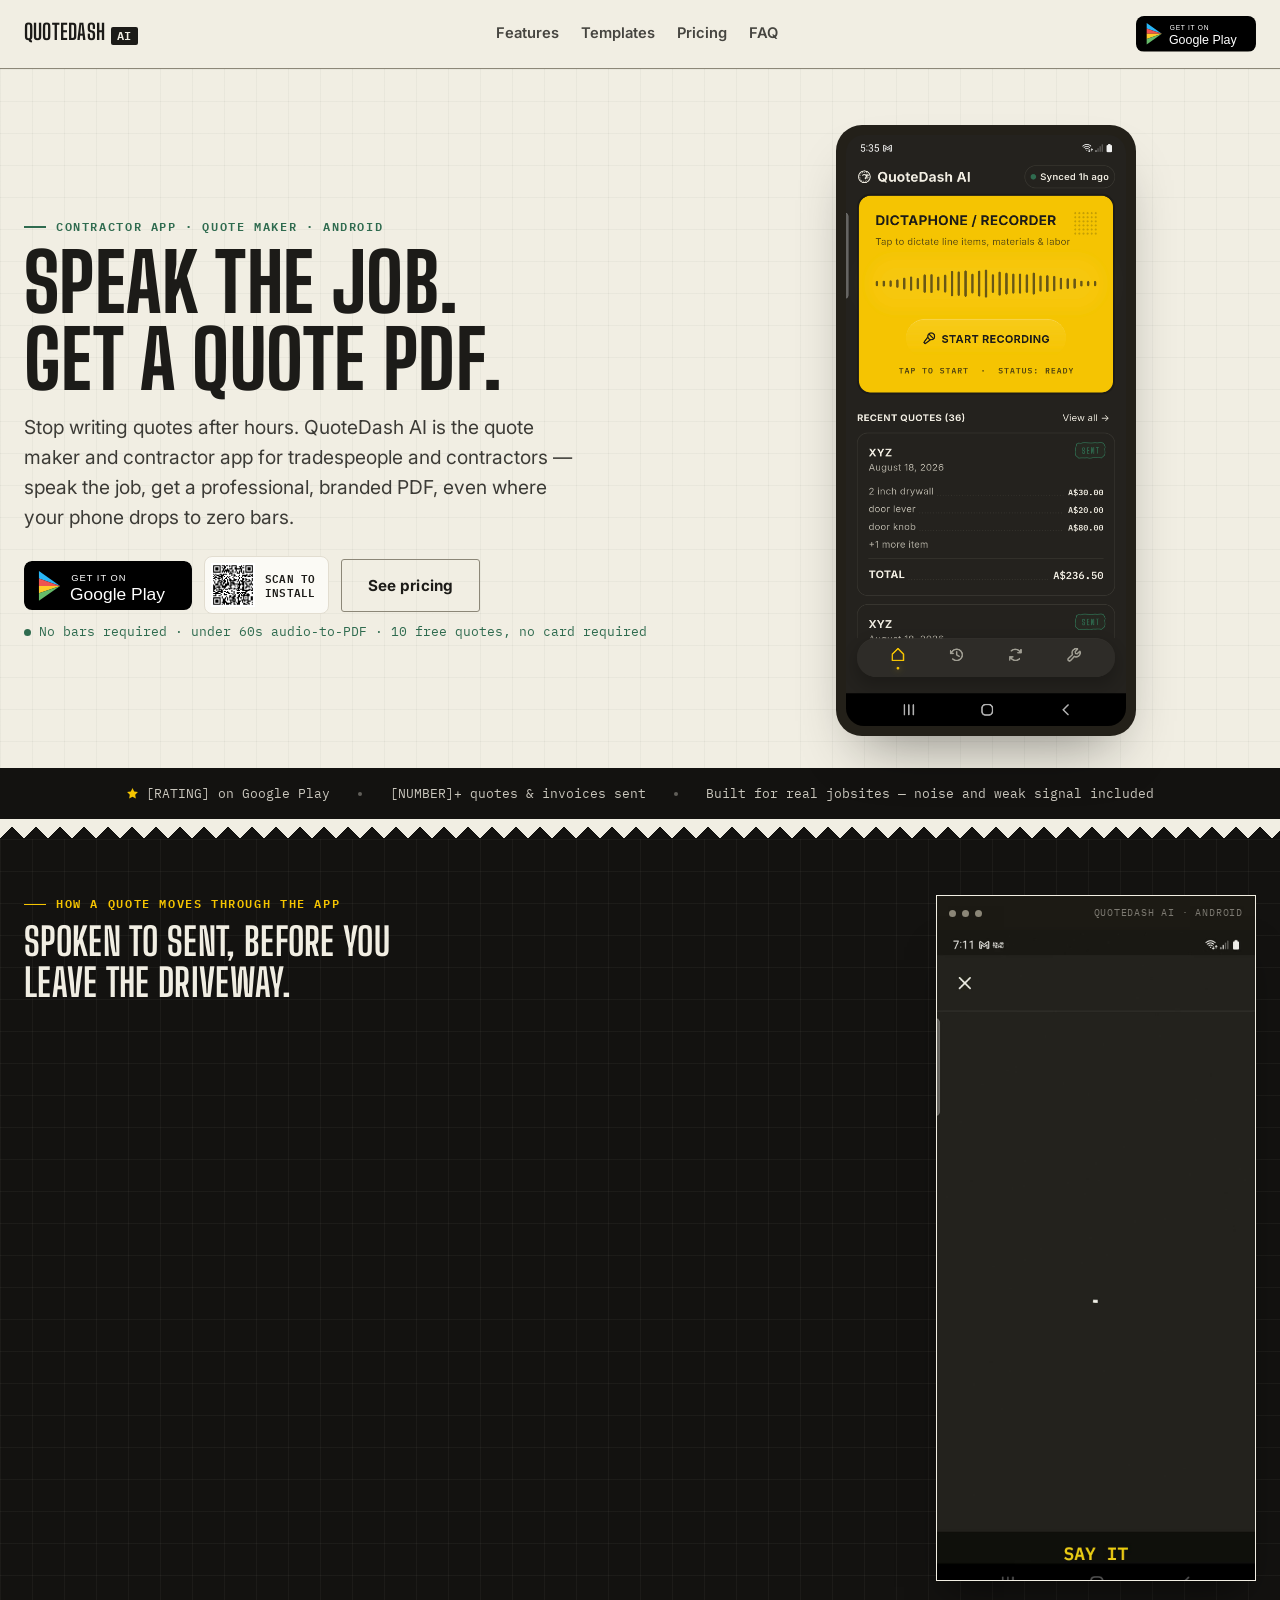
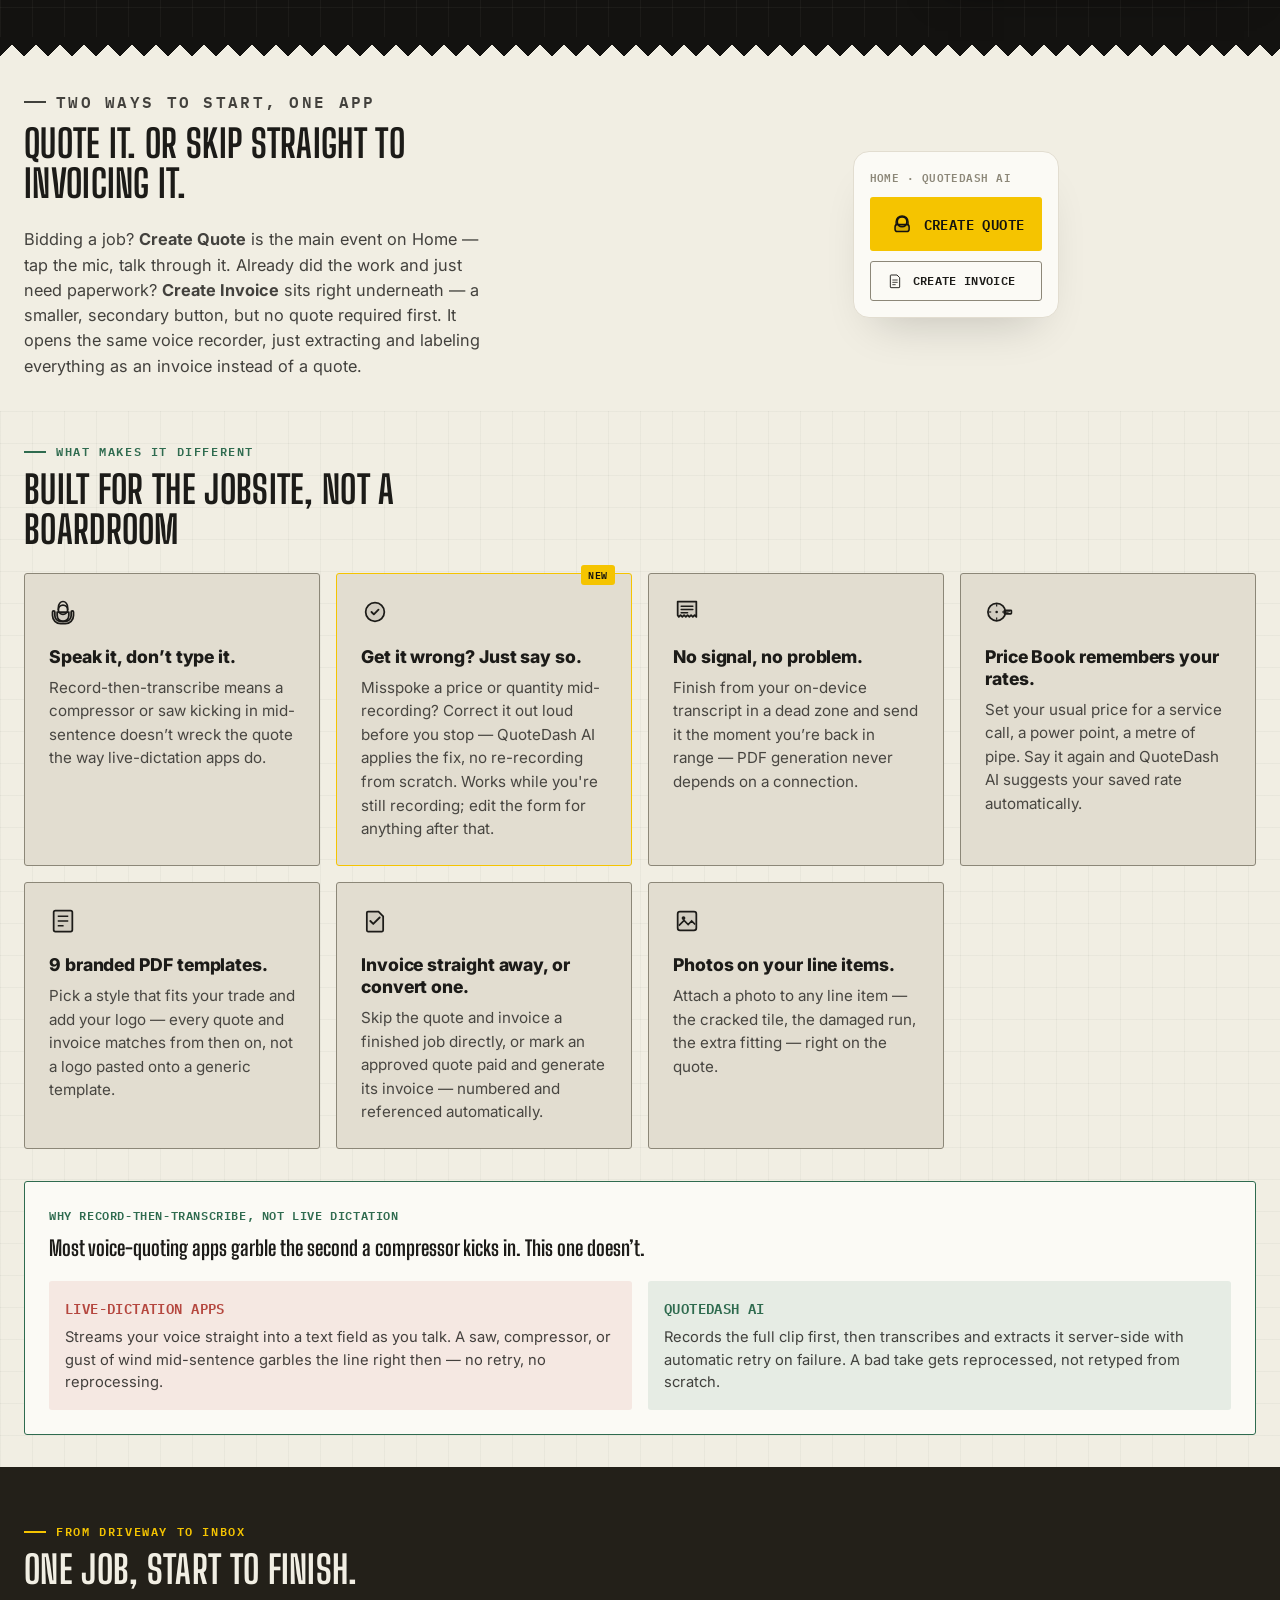
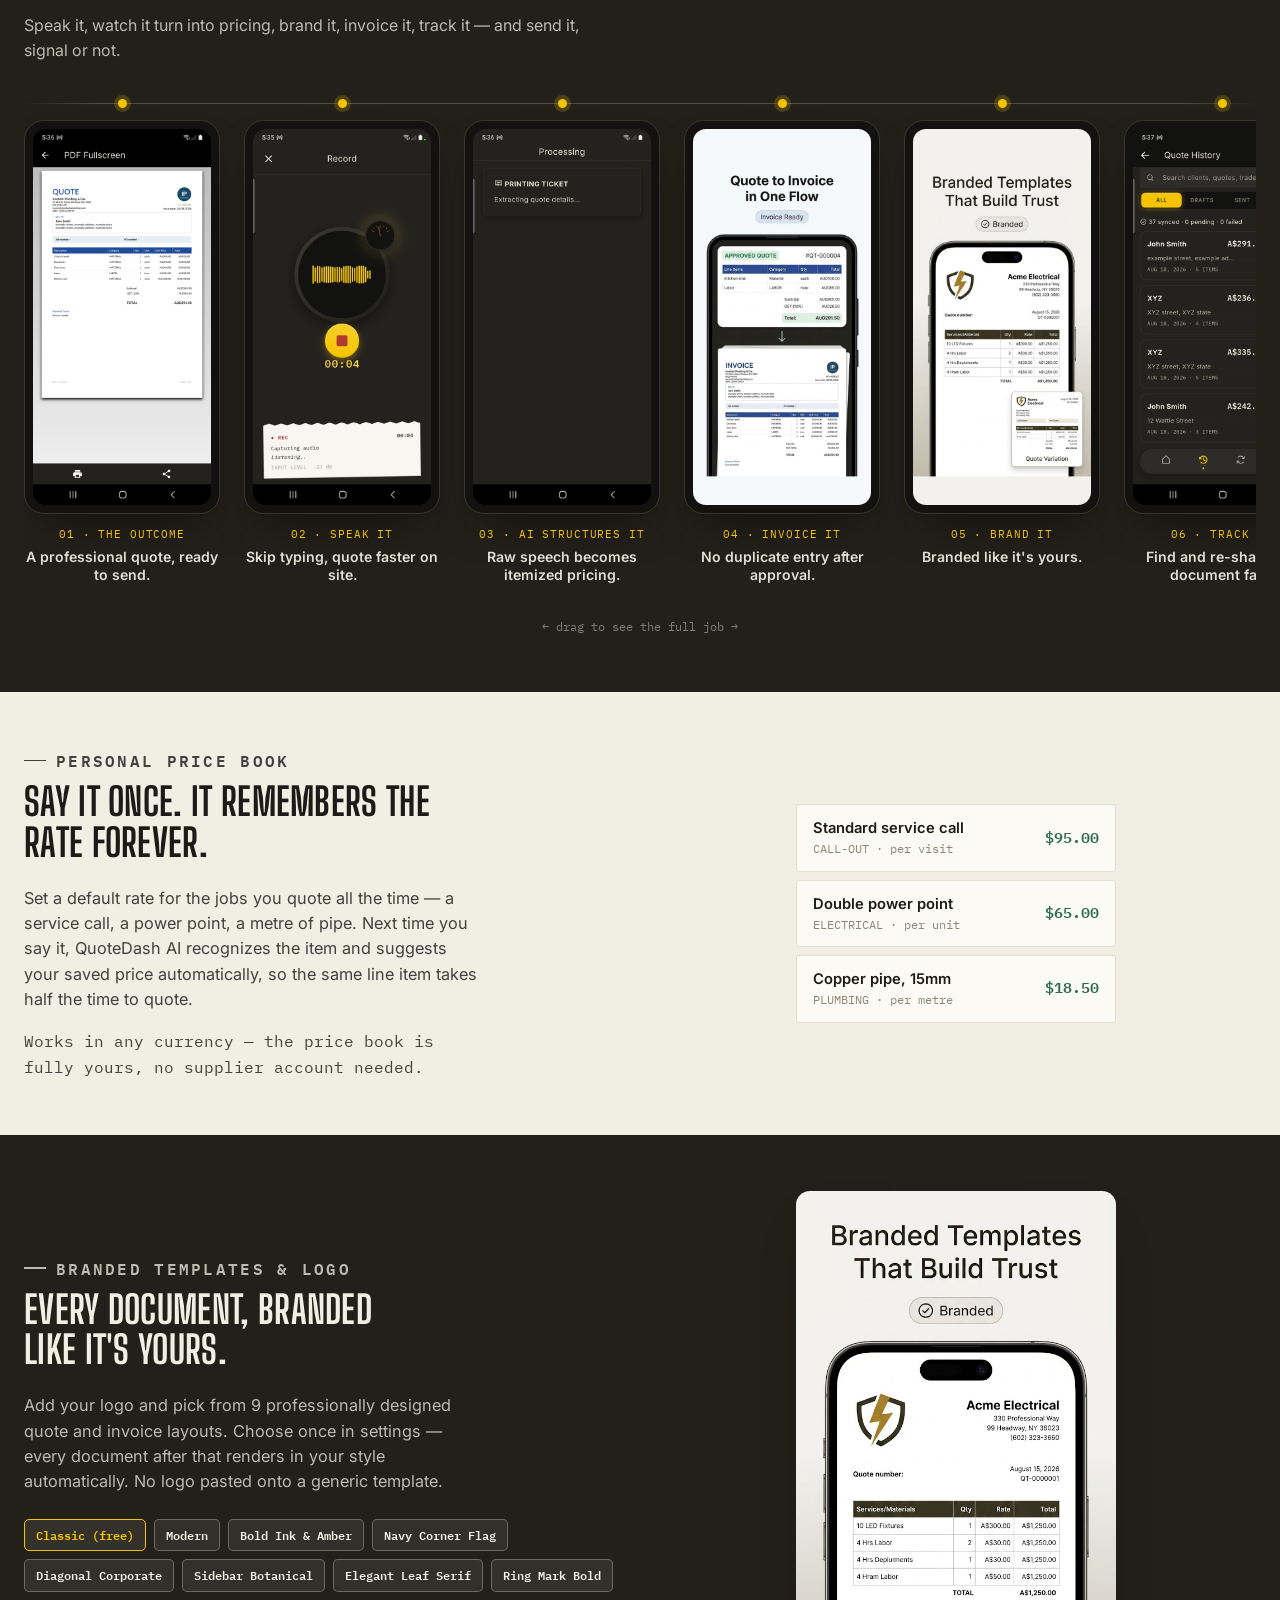
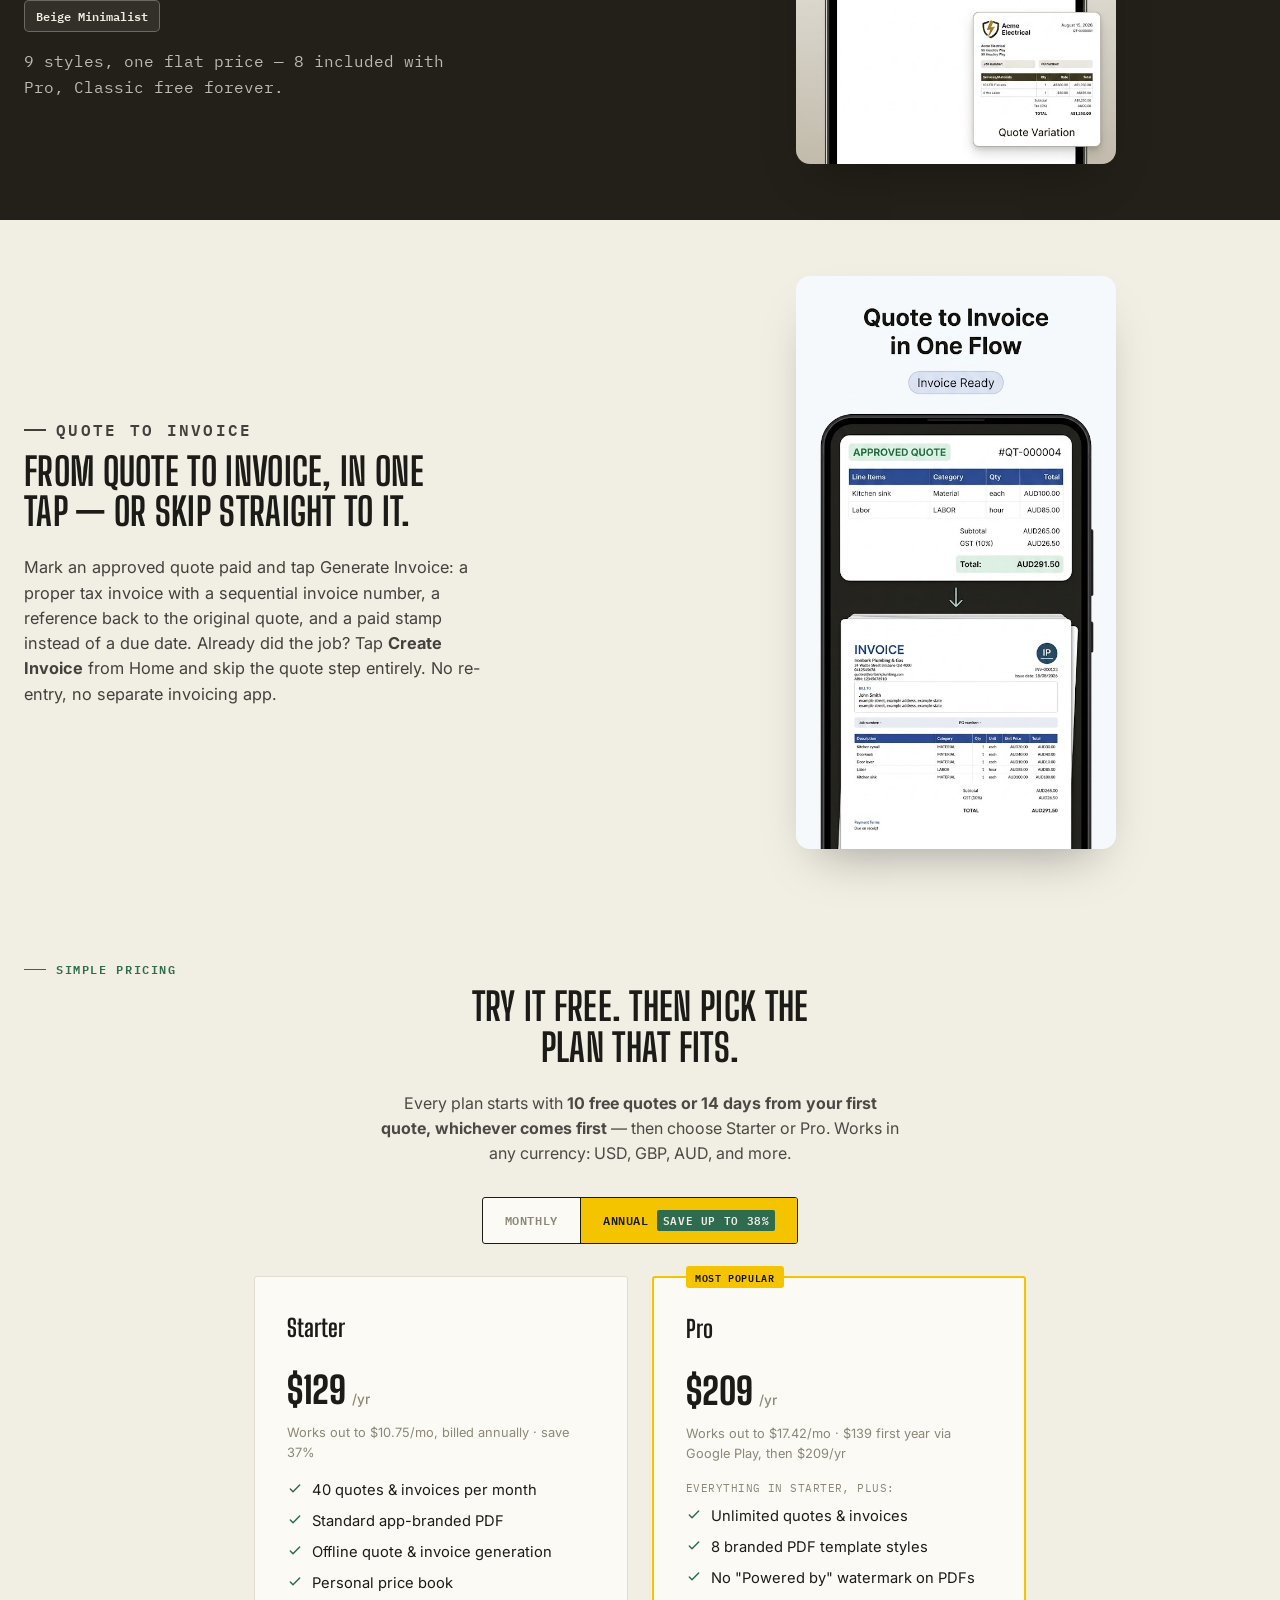
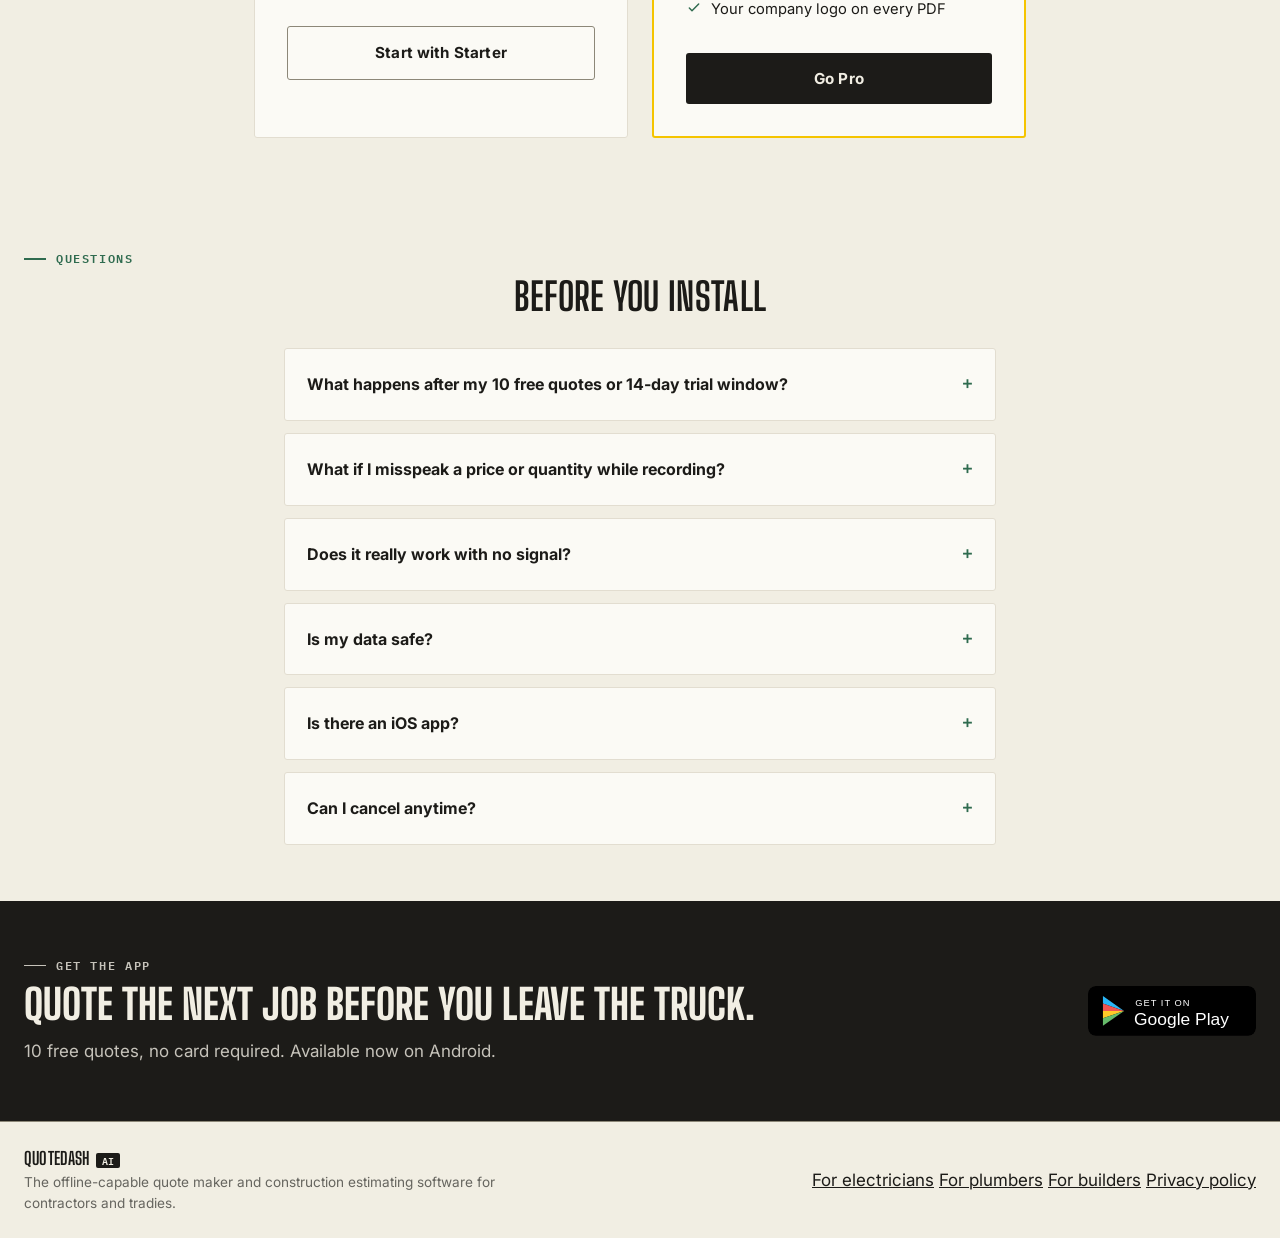
==== commit 6cc07761: "Fix internal linking and llms.txt gaps for trade landing pages Homepage had zero links to electricia" ====
--- a/index.html
+++ b/index.html
@@ -676,6 +676,9 @@
         estimating software for contractors and tradies.</p>
     </div>
     <nav class="footer-links">
+      <a href="electricians.html">For electricians</a>
+      <a href="plumbers.html">For plumbers</a>
+      <a href="builders.html">For builders</a>
       <a href="privacy.html">Privacy policy</a>
     </nav>
   </div>
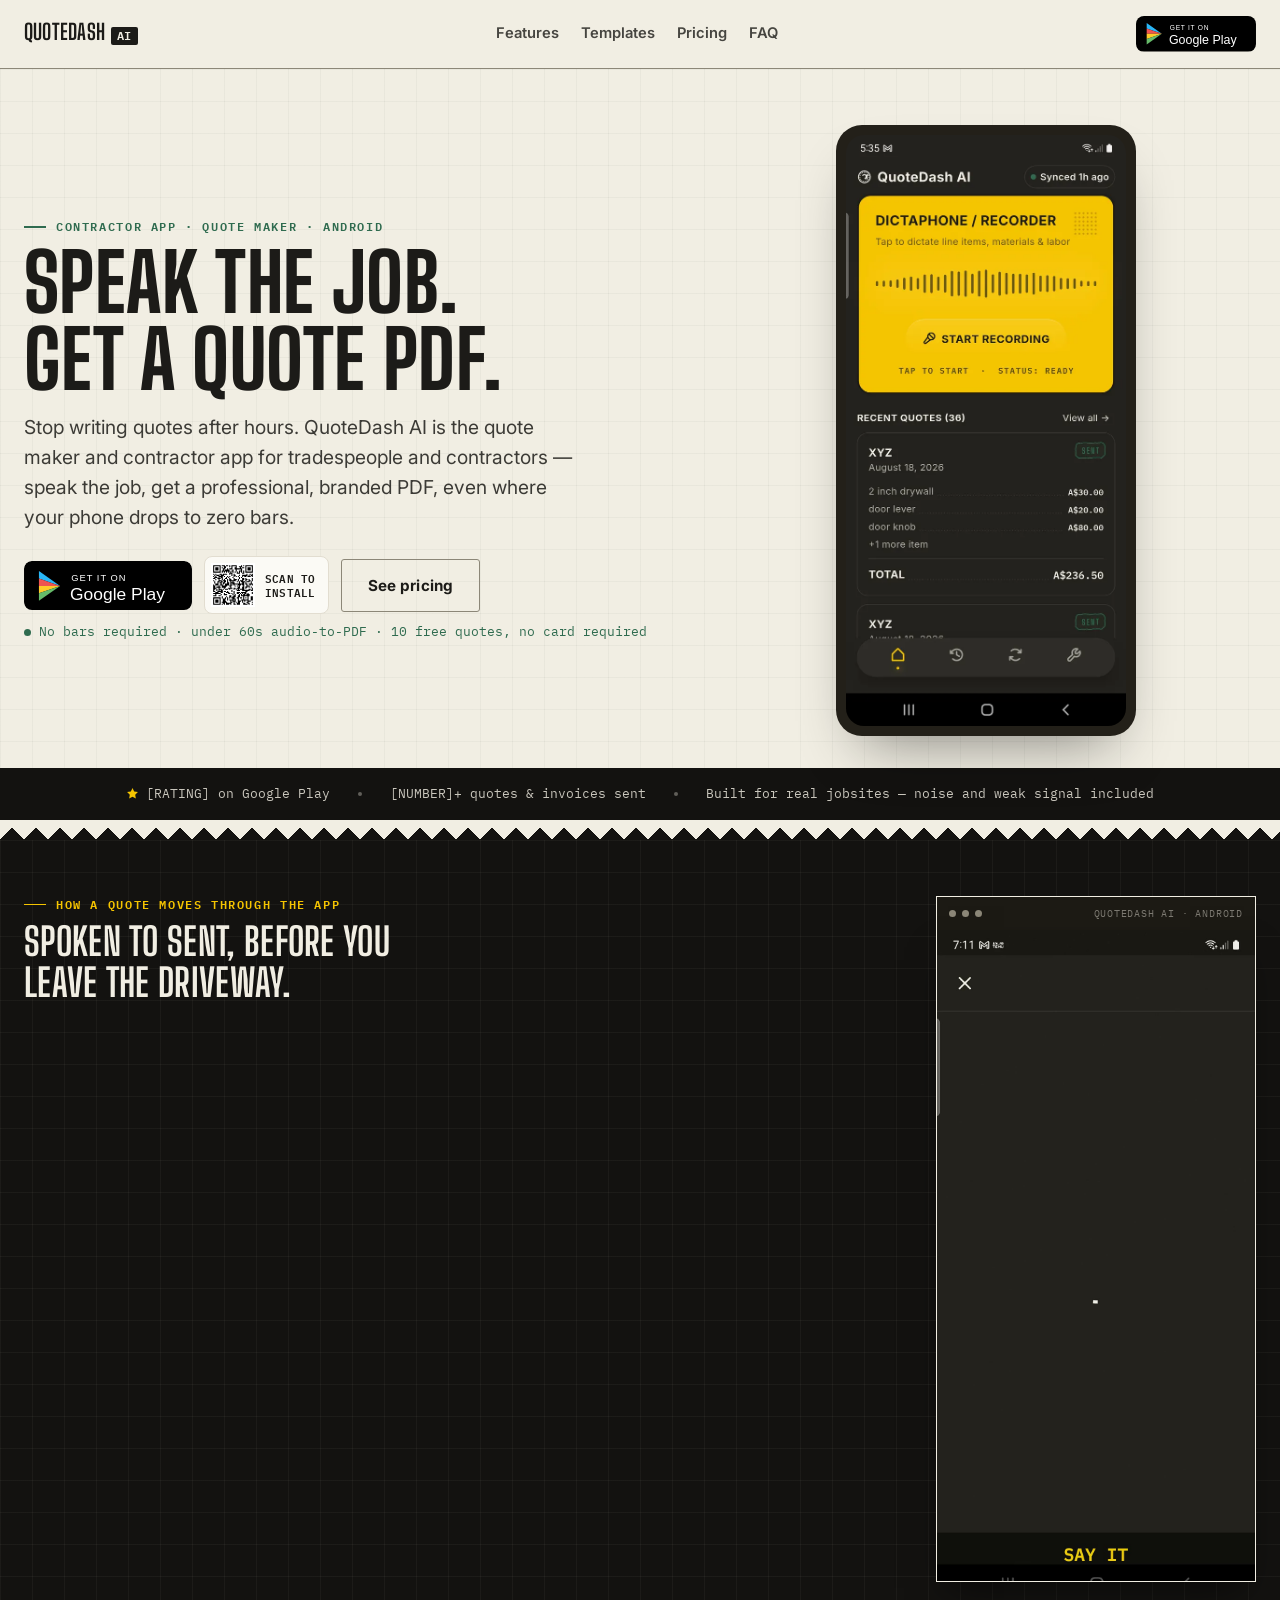
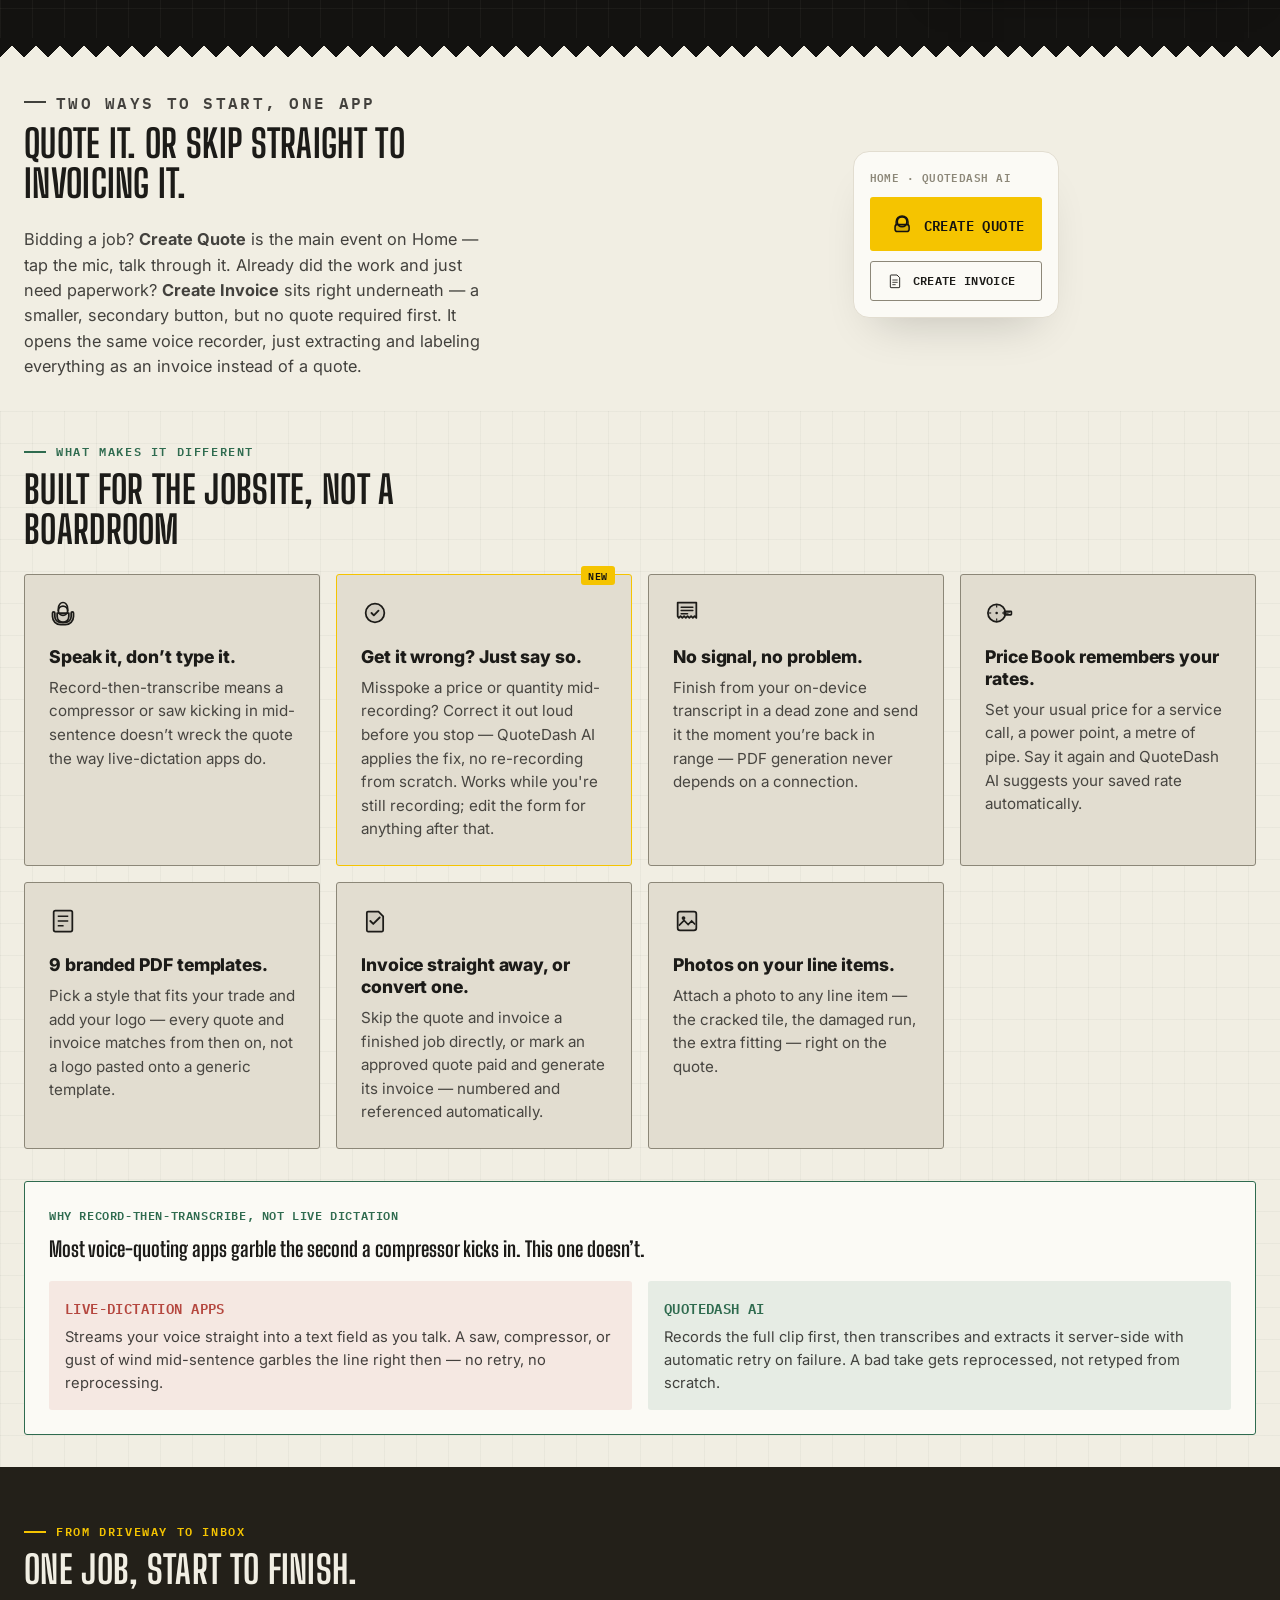
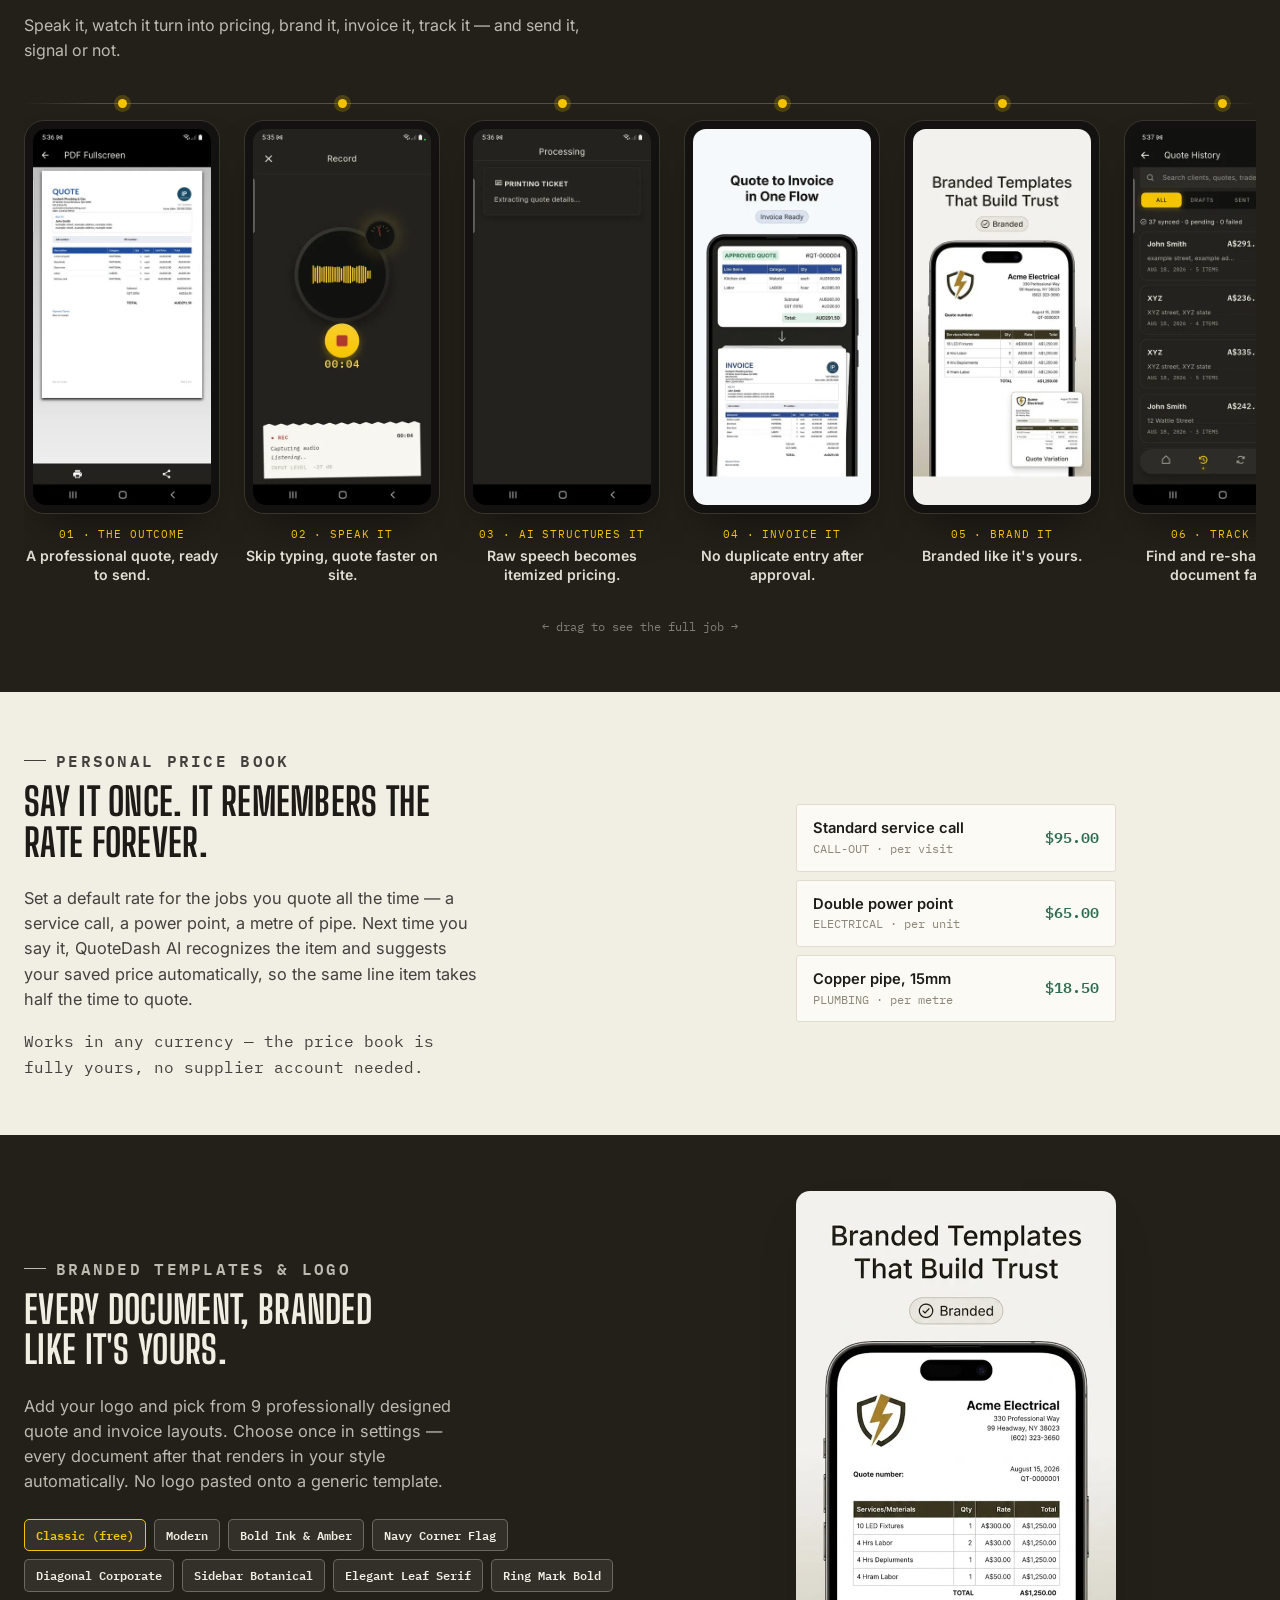
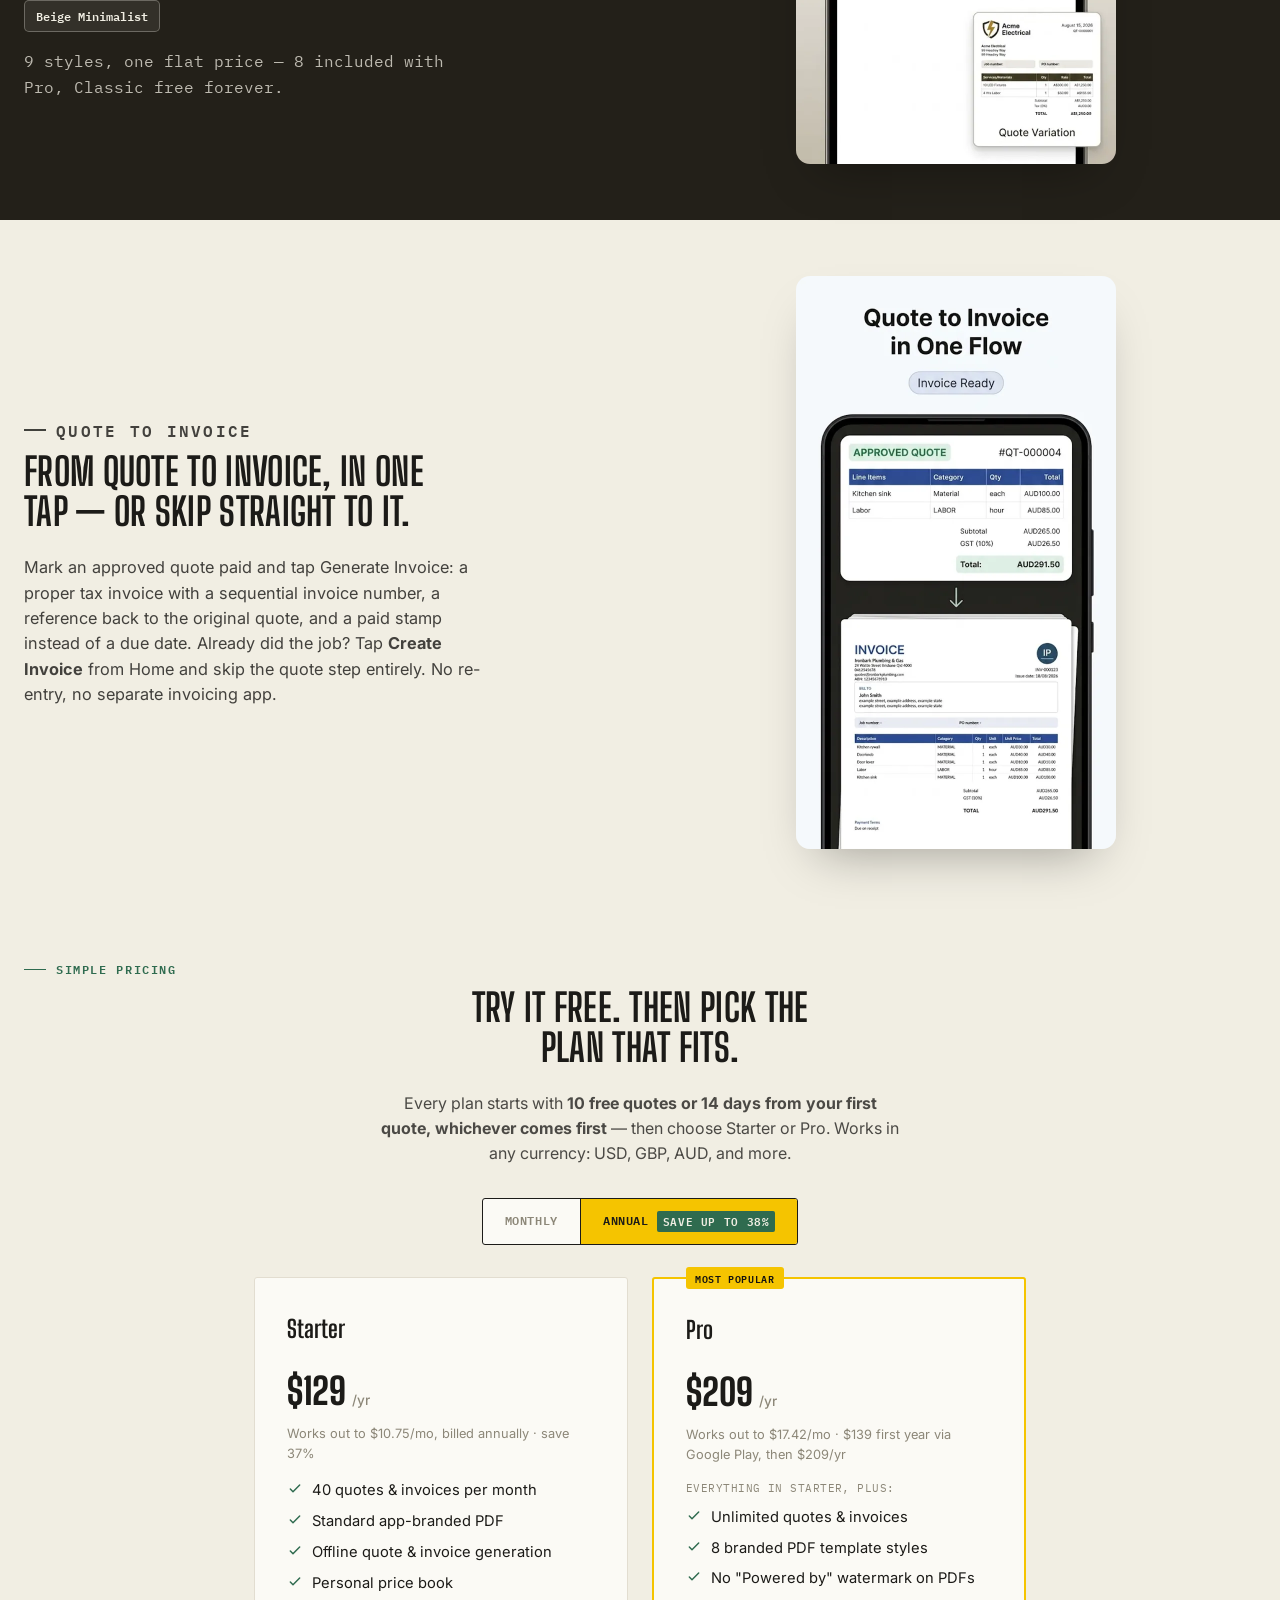
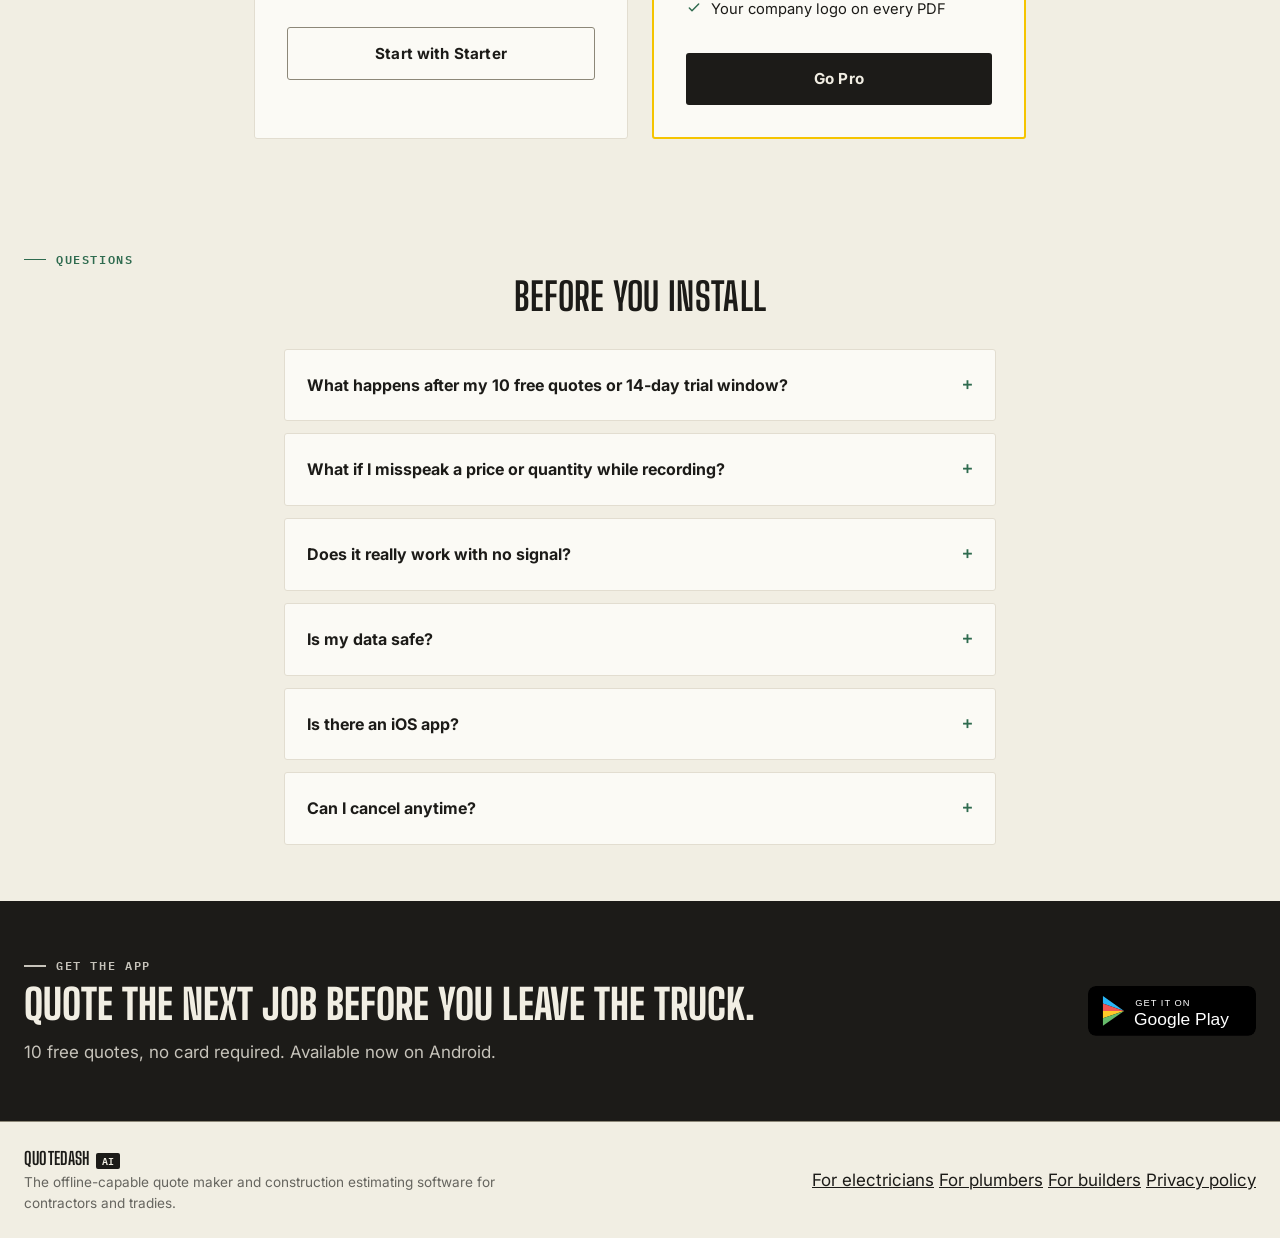
==== commit 790deba7: "Fix landing page performance: WebP screenshots, deferred GA, LCP hints Lighthouse flagged the homepa" ====
--- a/index.html
+++ b/index.html
@@ -6,15 +6,21 @@
 <title>QuoteDash AI — Voice-to-Quote App for Contractors (Android)</title>
 <meta name="description" content="Speak a walkthrough, get a branded PDF quote — even with no signal. QuoteDash AI is the offline-capable voice-to-quote app for contractors and tradies. 10 free quotes, no card required.">
 <link rel="canonical" href="https://quotedashai.com/">
+<link rel="preload" as="image" type="image/webp" href="assets/screens/home.webp">
 <link rel="preload" as="font" type="font/ttf" href="assets/fonts/BigShouldersDisplay-Variable.ttf" crossorigin>
 
-<!-- Google tag (gtag.js) -->
-<script async src="https://www.googletagmanager.com/gtag/js?id=G-YRP69P84Q9"></script>
+<!-- Google tag (gtag.js), loaded after window load so it never competes with LCP-critical resources -->
 <script>
   window.dataLayer = window.dataLayer || [];
   function gtag(){dataLayer.push(arguments);}
   gtag('js', new Date());
   gtag('config', 'G-YRP69P84Q9');
+  window.addEventListener('load', function () {
+    var s = document.createElement('script');
+    s.async = true;
+    s.src = 'https://www.googletagmanager.com/gtag/js?id=G-YRP69P84Q9';
+    document.head.appendChild(s);
+  });
 </script>
 
 <meta property="og:type" content="website">
@@ -186,7 +192,7 @@
 
       <div class="hero__visual">
         <div class="phone-frame">
-          <img src="assets/screens/home.png" width="1080" height="2280" loading="eager" alt="QuoteDash AI home screen with a Start Recording button and a list of recent quotes">
+          <img src="assets/screens/home.webp" width="600" height="1267" loading="eager" fetchpriority="high" alt="QuoteDash AI home screen with a Start Recording button and a list of recent quotes">
         </div>
       </div>
     </div>
@@ -396,56 +402,56 @@
 
           <div class="gallery__card">
             <div class="gallery__dot"></div>
-            <div class="gallery__frame"><img src="assets/screens/quote-pdf.png" width="1080" height="2280" loading="lazy" alt="Finished quote PDF with line items, rates, subtotal, tax and total"></div>
+            <div class="gallery__frame"><img src="assets/screens/quote-pdf.webp" width="400" height="844" loading="lazy" alt="Finished quote PDF with line items, rates, subtotal, tax and total"></div>
             <p class="gallery__num">01 &middot; THE OUTCOME</p>
             <p class="gallery__caption">A professional quote, ready to send.</p>
           </div>
 
           <div class="gallery__card">
             <div class="gallery__dot"></div>
-            <div class="gallery__frame"><img src="assets/screens/record.png" width="1080" height="2280" loading="lazy" alt="Recording screen with a live waveform capturing a spoken walkthrough"></div>
+            <div class="gallery__frame"><img src="assets/screens/record.webp" width="400" height="844" loading="lazy" alt="Recording screen with a live waveform capturing a spoken walkthrough"></div>
             <p class="gallery__num">02 &middot; SPEAK IT</p>
             <p class="gallery__caption">Skip typing, quote faster on site.</p>
           </div>
 
           <div class="gallery__card">
             <div class="gallery__dot"></div>
-            <div class="gallery__frame"><img src="assets/screens/processing.png" width="1080" height="2280" loading="lazy" alt="Processing screen extracting quote details from the recording"></div>
+            <div class="gallery__frame"><img src="assets/screens/processing.webp" width="400" height="844" loading="lazy" alt="Processing screen extracting quote details from the recording"></div>
             <p class="gallery__num">03 &middot; AI STRUCTURES IT</p>
             <p class="gallery__caption">Raw speech becomes itemized pricing.</p>
           </div>
 
           <div class="gallery__card">
             <div class="gallery__dot"></div>
-            <div class="gallery__frame"><img src="assets/screens/invoice-flow-gallery.jpg" width="1080" height="2280" loading="lazy" alt="Approved quote transitioning to an invoice PDF with an invoice number and reference"></div>
+            <div class="gallery__frame"><img src="assets/screens/invoice-flow-gallery.webp" width="400" height="844" loading="lazy" alt="Approved quote transitioning to an invoice PDF with an invoice number and reference"></div>
             <p class="gallery__num">04 &middot; INVOICE IT</p>
             <p class="gallery__caption">No duplicate entry after approval.</p>
           </div>
 
           <div class="gallery__card">
             <div class="gallery__dot"></div>
-            <div class="gallery__frame"><img src="assets/screens/branded-templates-gallery.jpg" width="1080" height="2280" loading="lazy" alt="Invoice PDF with business logo and branded template styling"></div>
+            <div class="gallery__frame"><img src="assets/screens/branded-templates-gallery.webp" width="400" height="844" loading="lazy" alt="Invoice PDF with business logo and branded template styling"></div>
             <p class="gallery__num">05 &middot; BRAND IT</p>
             <p class="gallery__caption">Branded like it's yours.</p>
           </div>
 
           <div class="gallery__card">
             <div class="gallery__dot"></div>
-            <div class="gallery__frame"><img src="assets/screens/history.png" width="1080" height="2280" loading="lazy" alt="Quote history list with client name, amount, date and status chips"></div>
+            <div class="gallery__frame"><img src="assets/screens/history.webp" width="400" height="844" loading="lazy" alt="Quote history list with client name, amount, date and status chips"></div>
             <p class="gallery__num">06 &middot; TRACK IT</p>
             <p class="gallery__caption">Find and re-share any document fast.</p>
           </div>
 
           <div class="gallery__card">
             <div class="gallery__dot"></div>
-            <div class="gallery__frame"><img src="assets/screens/noisy-jobsites-gallery.jpg" width="1080" height="2280" loading="lazy" alt="Recording UI staying calm and legible against a jobsite backdrop"></div>
+            <div class="gallery__frame"><img src="assets/screens/noisy-jobsites-gallery.webp" width="400" height="844" loading="lazy" alt="Recording UI staying calm and legible against a jobsite backdrop"></div>
             <p class="gallery__num">07 &middot; THROUGH THE NOISE</p>
             <p class="gallery__caption">Built for real jobsite conditions.</p>
           </div>
 
           <div class="gallery__card">
             <div class="gallery__dot"></div>
-            <div class="gallery__frame"><img src="assets/screens/weak-signal-gallery.jpg" width="1080" height="2280" loading="lazy" alt="Quote finishing and sending even with weak signal"></div>
+            <div class="gallery__frame"><img src="assets/screens/weak-signal-gallery.webp" width="400" height="844" loading="lazy" alt="Quote finishing and sending even with weak signal"></div>
             <p class="gallery__num">08 &middot; SEND IT ANYWAY</p>
             <p class="gallery__caption">Finish now, send the moment you reconnect.</p>
           </div>
@@ -499,7 +505,7 @@
   <section class="showcase showcase--dark" id="templates">
     <div class="wrap showcase__inner is-reversed">
       <div class="showcase__art showcase__art--single">
-        <img src="assets/screens/branded-templates.jpg" width="572" height="1024" loading="lazy" alt="Branded PDF quote with logo and custom accent color">
+        <img src="assets/screens/branded-templates.webp" width="640" height="1146" loading="lazy" alt="Branded PDF quote with logo and custom accent color">
       </div>
       <div class="showcase__copy">
         <p class="eyebrow eyebrow--light">BRANDED TEMPLATES &amp; LOGO</p>
@@ -537,7 +543,7 @@
           Home and skip the quote step entirely. No re-entry, no separate invoicing app.</p>
       </div>
       <div class="showcase__art showcase__art--single">
-        <img src="assets/screens/invoice-flow.jpg" width="572" height="1024" loading="lazy" alt="An approved quote next to the invoice it generated, with an invoice number, quote reference line and a paid stamp">
+        <img src="assets/screens/invoice-flow.webp" width="640" height="1146" loading="lazy" alt="An approved quote next to the invoice it generated, with an invoice number, quote reference line and a paid stamp">
       </div>
     </div>
   </section>
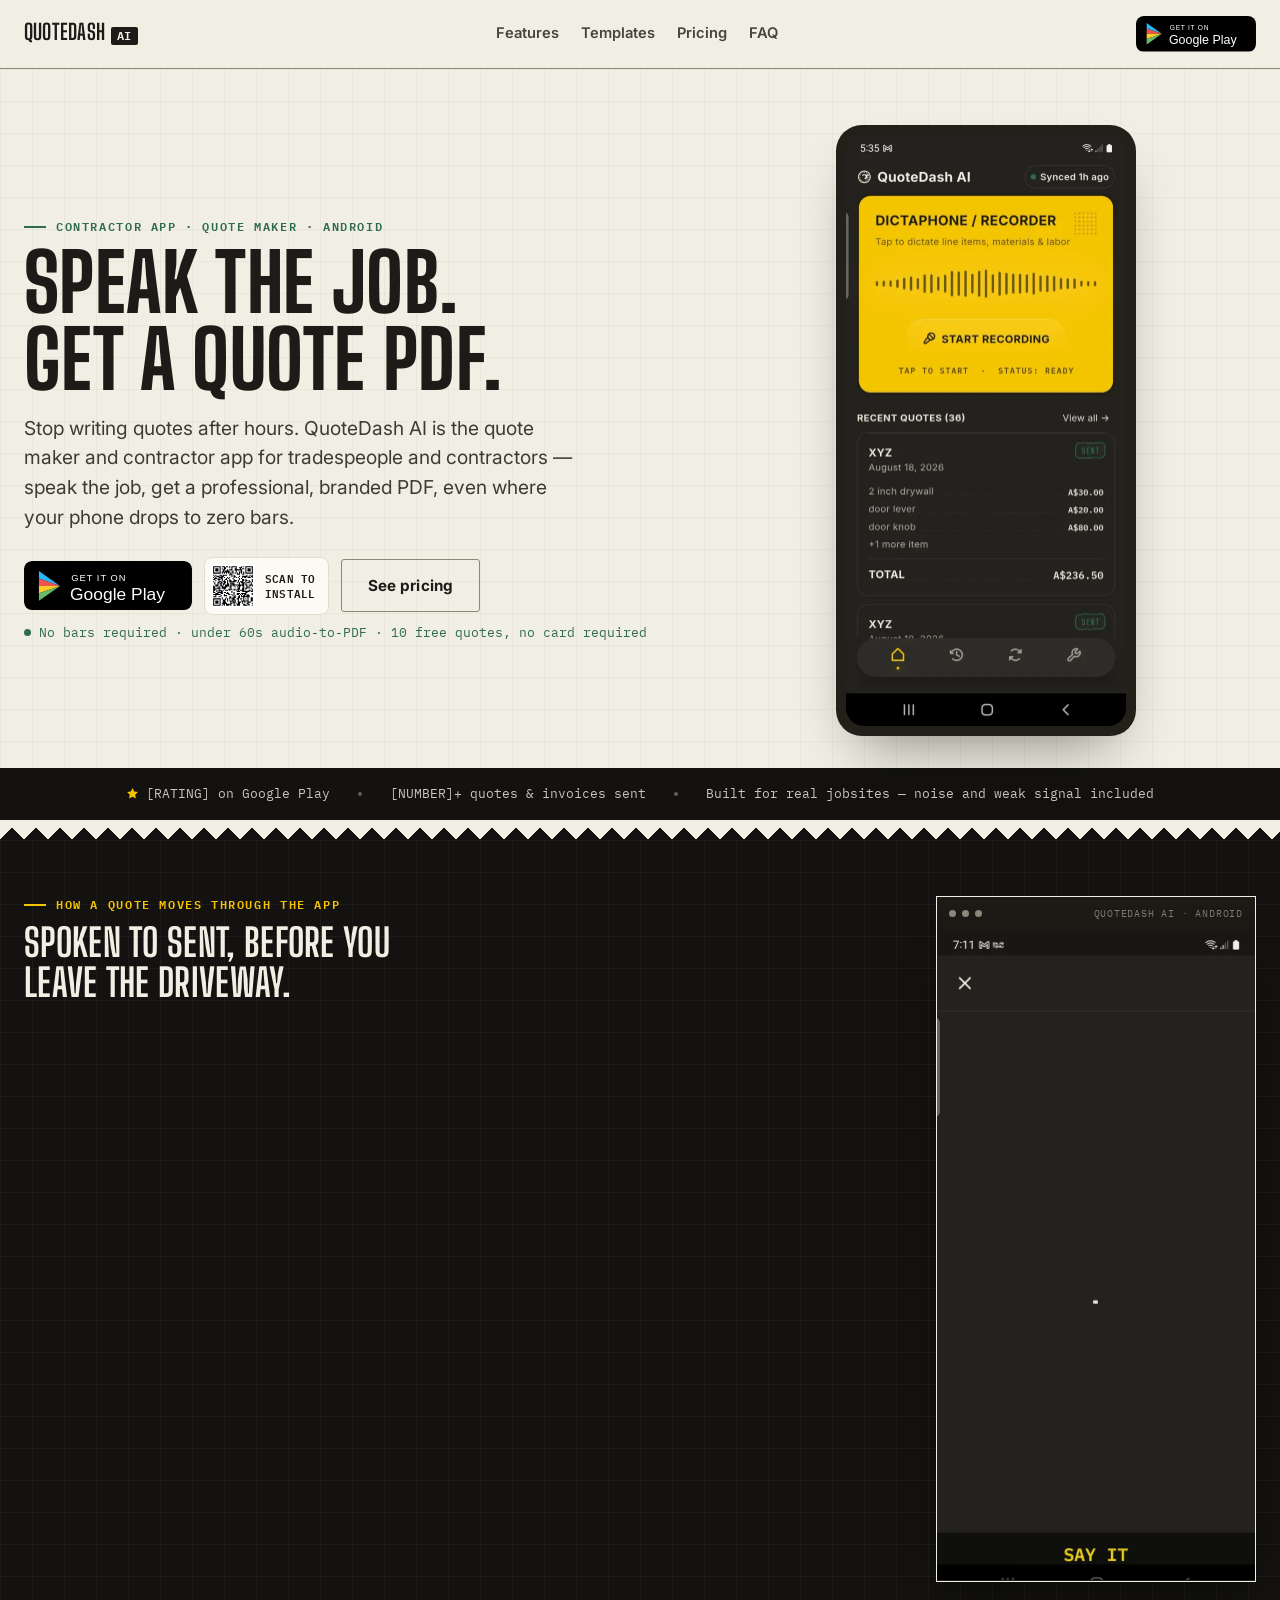
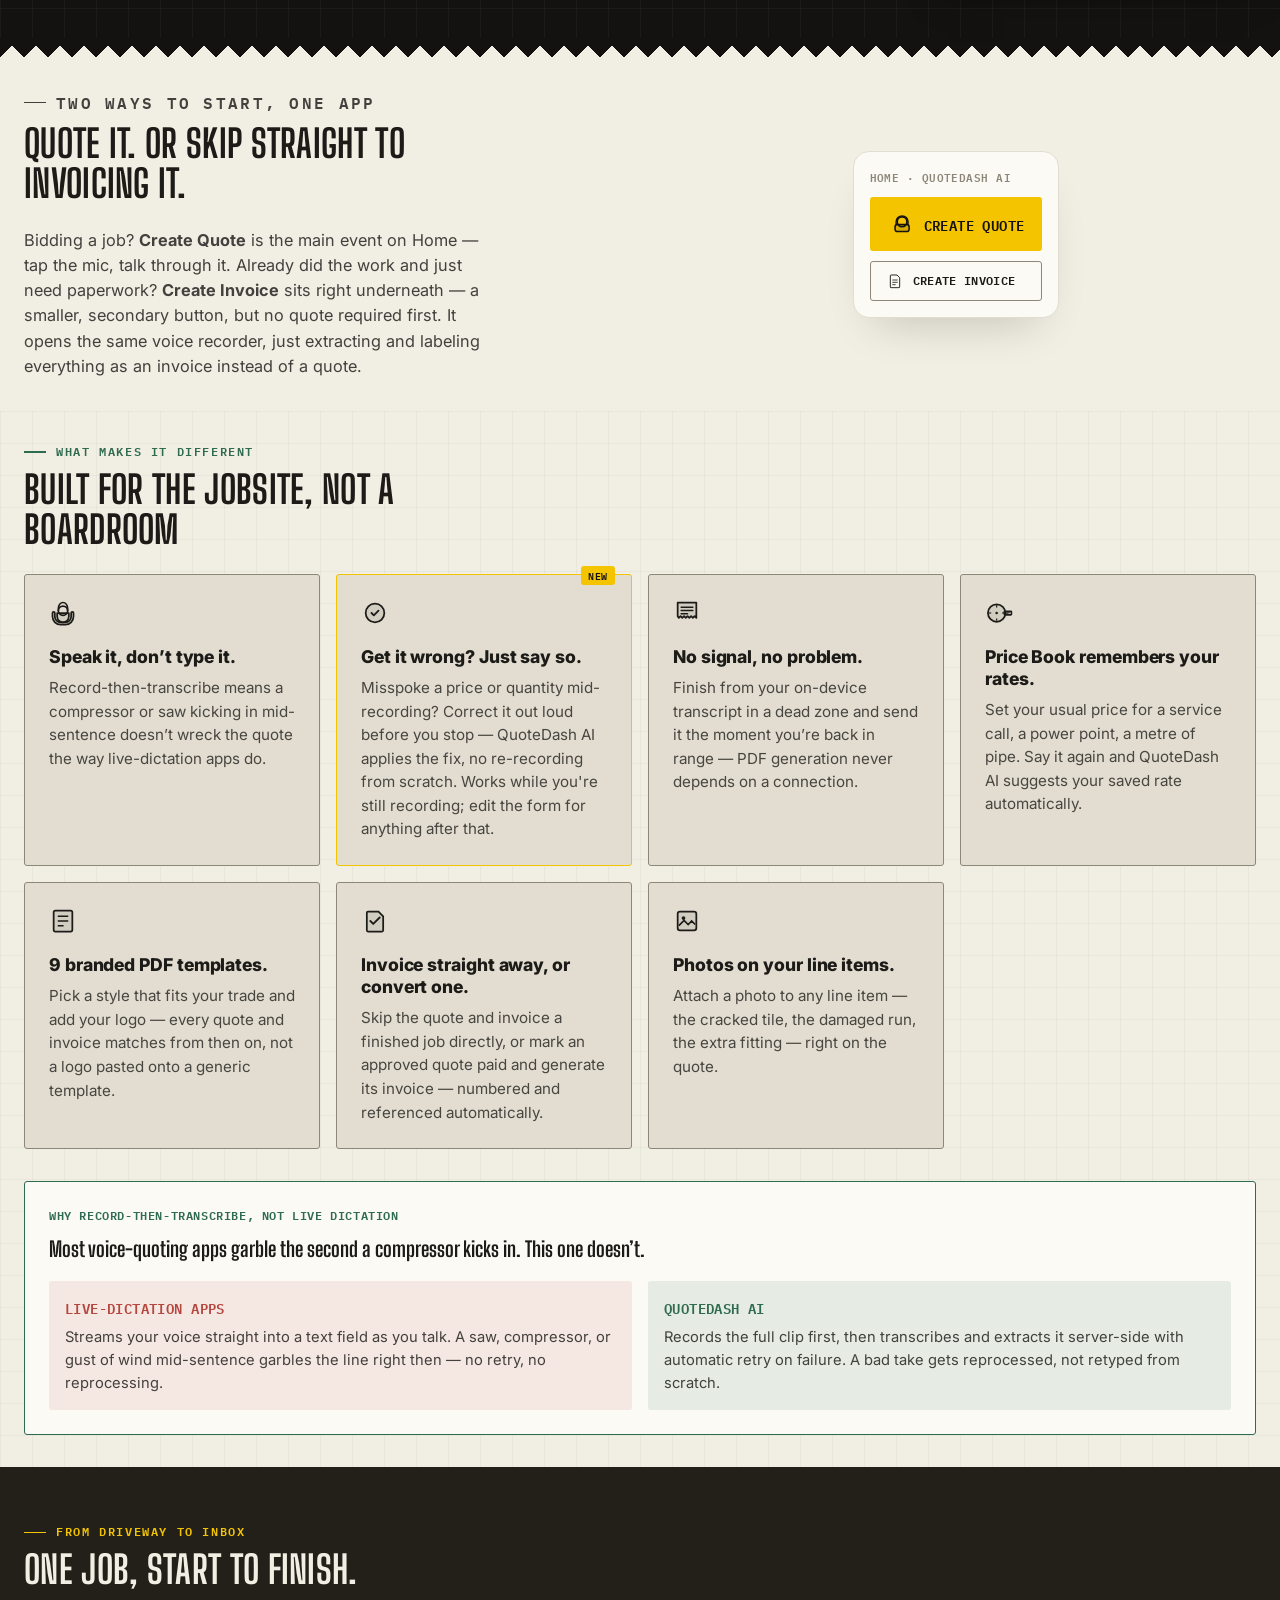
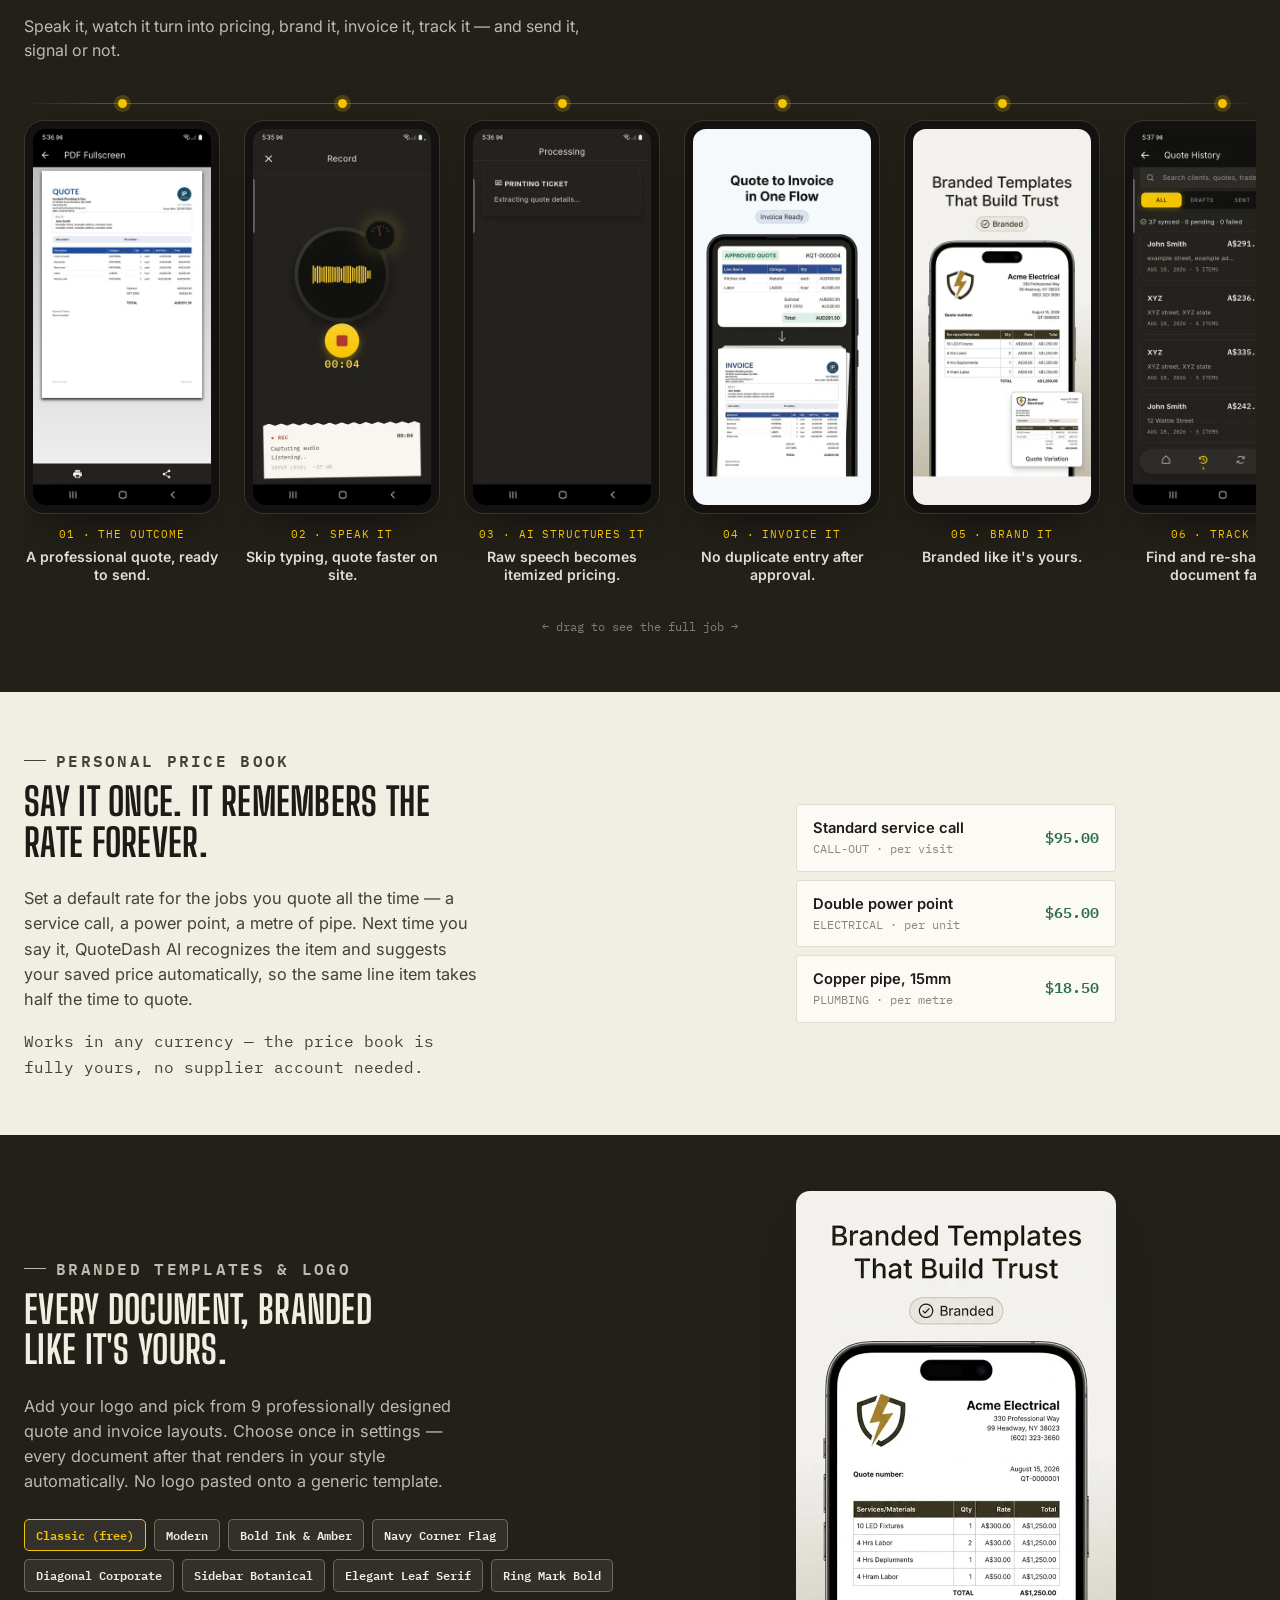
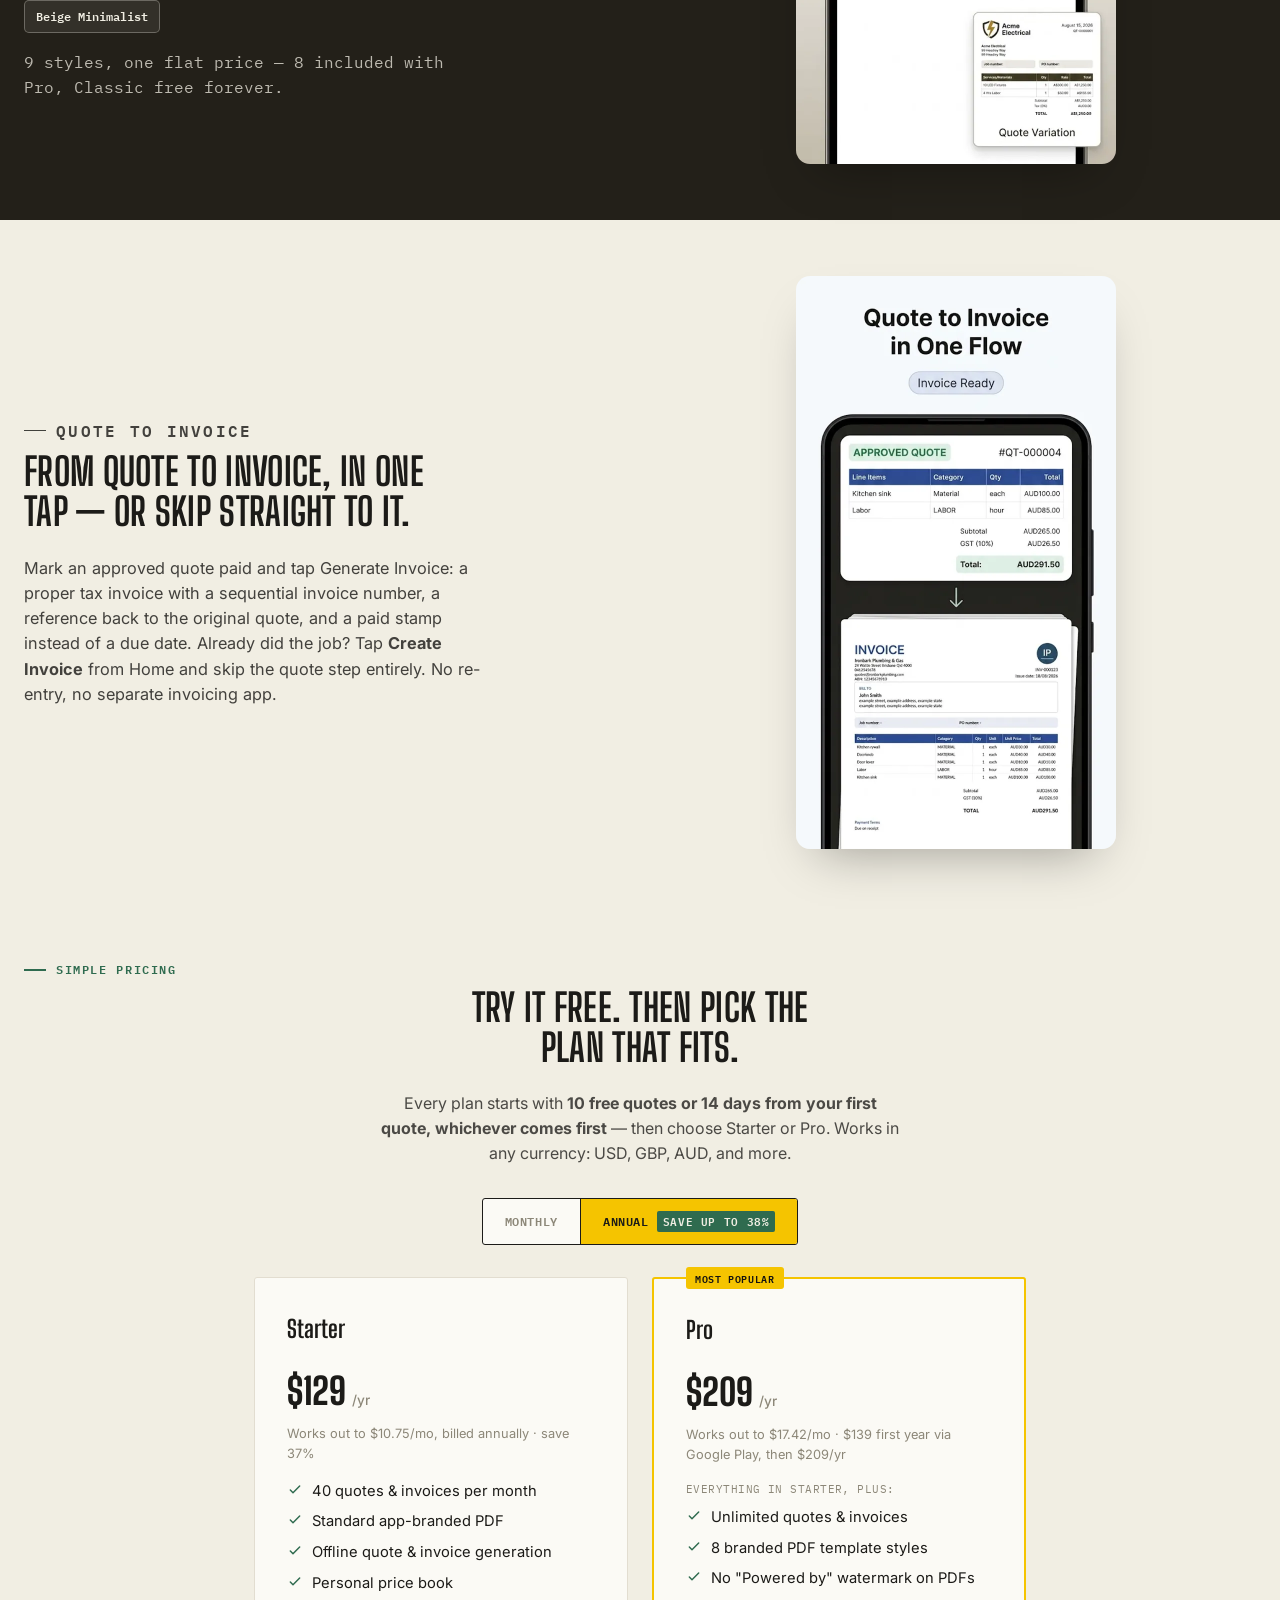
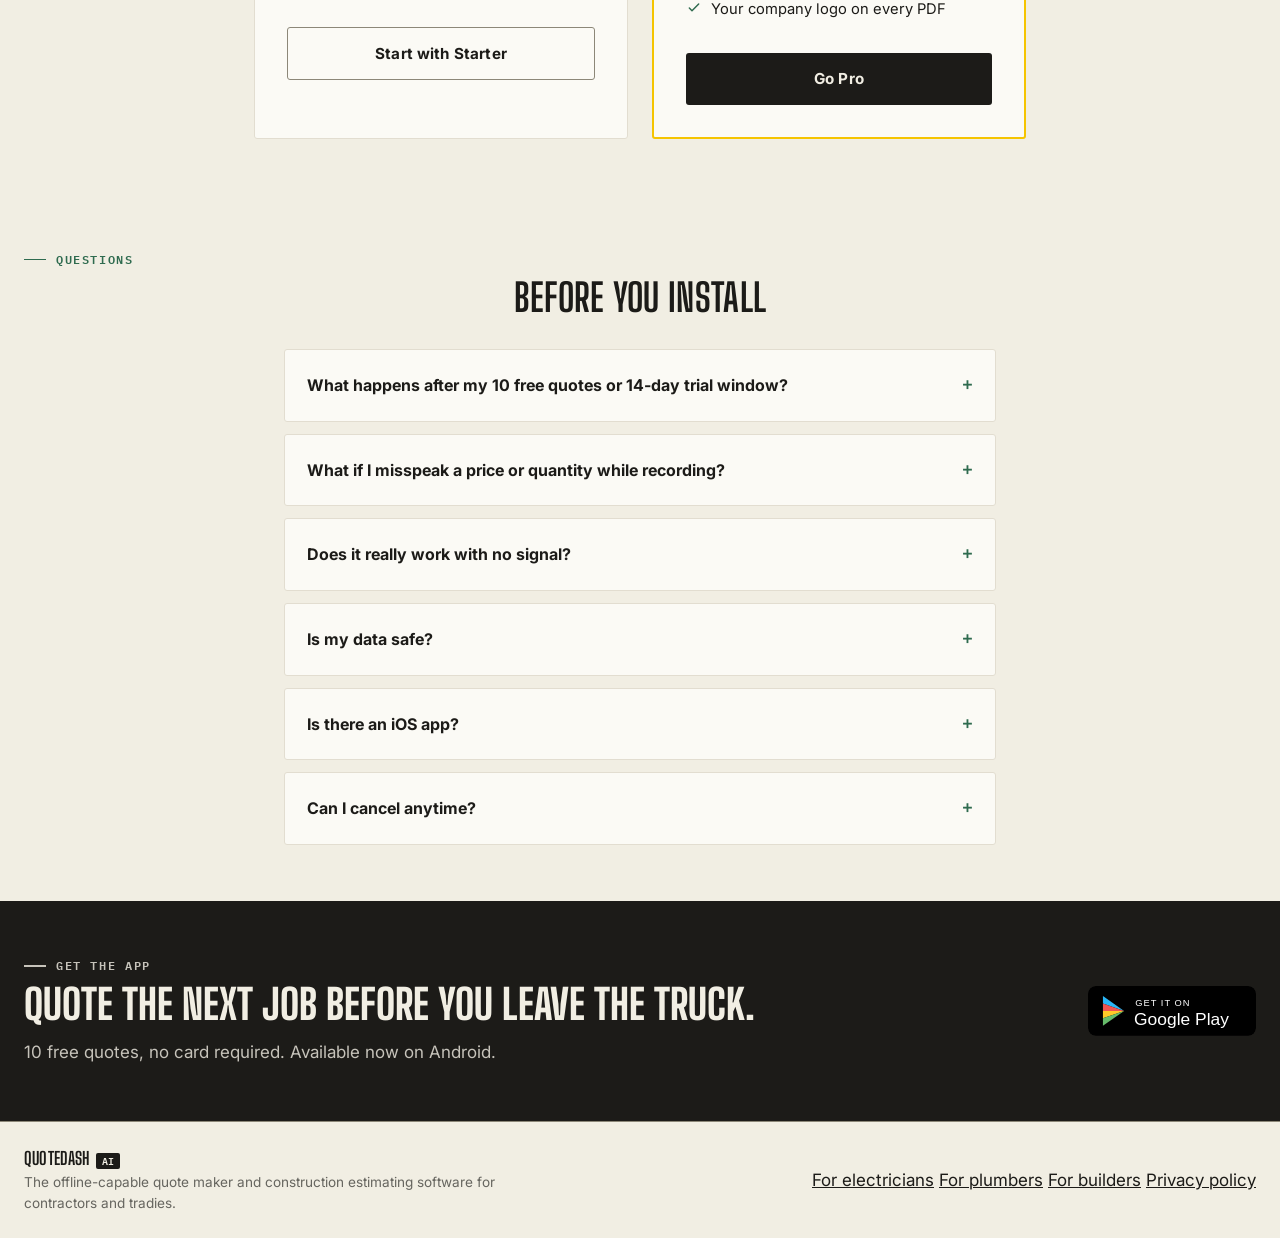
==== commit ccc96f88: "Fix mobile PageSpeed findings: inline CSS, resize oversized images Mirrors SPCHTOTXT commit 55a6a6d." ====
--- a/index.html
+++ b/index.html
@@ -119,7 +119,868 @@
 }
 </script>
 
-<link rel="stylesheet" href="styles.css">
+<style>
+/* QuoteDash AI — waitlist landing page
+   Tokens sourced from docs/DESIGN_SYSTEM.md + docs/LANDING_PAGE_BRIEF.md §5 */
+
+/* ---------- Fonts (self-hosted, no runtime download) ---------- */
+@font-face {
+  font-family: "Inter";
+  src: url("assets/fonts/Inter-Variable.ttf") format("truetype");
+  font-weight: 100 900;
+  font-style: normal;
+  font-display: swap;
+}
+@font-face {
+  font-family: "Big Shoulders Display";
+  src: url("assets/fonts/BigShouldersDisplay-Variable.ttf") format("truetype");
+  font-weight: 100 900;
+  font-style: normal;
+  font-display: swap;
+}
+@font-face {
+  font-family: "IBM Plex Mono";
+  src: url("assets/fonts/IBMPlexMono-Regular.ttf") format("truetype");
+  font-weight: 400;
+  font-style: normal;
+  font-display: swap;
+}
+@font-face {
+  font-family: "IBM Plex Mono";
+  src: url("assets/fonts/IBMPlexMono-SemiBold.ttf") format("truetype");
+  font-weight: 600;
+  font-style: normal;
+  font-display: swap;
+}
+
+/* ---------- Tokens ---------- */
+:root {
+  --graphite: #1C1B18;
+  --graphite-deep: #131210;
+  --ticket-dark: #232019;
+  --paper: #F1EEE3;
+  --paper-card: #FBFAF5;
+  --safety-yellow: #F5C400;
+  --signal-green: #2F6B4F;
+  --signal-green-light: #4F9573;
+  --steel-border: #8C8778;
+  --steel-surface: #E2DDD0;
+
+  --font-display: "Big Shoulders Display", sans-serif;
+  --font-body: "Inter", system-ui, sans-serif;
+  --font-mono: "IBM Plex Mono", ui-monospace, monospace;
+
+  --wrap-width: 1340px;
+  --space-xs: 4px;
+  --space-sm: 8px;
+  --space-md: 12px;
+  --space-lg: 16px;
+  --space-xl: 24px;
+  --space-xxl: 32px;
+  --space-xxxl: 56px;
+
+  --radius: 3px;
+}
+
+/* ---------- Reset ---------- */
+* { box-sizing: border-box; }
+html { -webkit-text-size-adjust: 100%; }
+body {
+  margin: 0;
+  background: var(--paper);
+  color: var(--graphite);
+  font-family: var(--font-body);
+  font-size: 17px;
+  line-height: 1.55;
+  overflow-x: hidden;
+}
+img { max-width: 100%; height: auto; display: block; }
+h1, h2, h3 { margin: 0; }
+p { margin: 0; }
+ul { margin: 0; padding: 0; list-style: none; }
+a { color: inherit; }
+button { font: inherit; }
+
+.wrap {
+  max-width: var(--wrap-width);
+  margin-inline: auto;
+  padding-inline: var(--space-xl);
+}
+
+.sr-only {
+  position: absolute;
+  width: 1px; height: 1px;
+  padding: 0; margin: -1px;
+  overflow: hidden;
+  clip: rect(0, 0, 0, 0);
+  white-space: nowrap;
+  border: 0;
+}
+
+.skip-link {
+  position: absolute;
+  left: -9999px;
+  top: 0;
+  background: var(--graphite);
+  color: var(--paper);
+  padding: var(--space-md) var(--space-lg);
+  z-index: 100;
+}
+.skip-link:focus {
+  left: var(--space-lg);
+  top: var(--space-lg);
+}
+
+:focus-visible {
+  outline: 3px solid var(--signal-green);
+  outline-offset: 2px;
+}
+
+@media (prefers-reduced-motion: reduce) {
+  * { animation-duration: 0.001ms !important; animation-iteration-count: 1 !important; transition-duration: 0.001ms !important; }
+}
+
+/* ---------- Buttons ---------- */
+.btn {
+  display: inline-flex;
+  align-items: center;
+  justify-content: center;
+  gap: var(--space-sm);
+  border: none;
+  border-radius: var(--radius);
+  font-family: var(--font-body);
+  font-weight: 700;
+  font-size: 0.95rem;
+  letter-spacing: 0.01em;
+  cursor: pointer;
+  text-decoration: none;
+  transition: transform 120ms ease, box-shadow 120ms ease;
+}
+.btn--small {
+  background: var(--safety-yellow);
+  color: var(--graphite);
+  padding: 10px 18px;
+  font-size: 0.85rem;
+}
+
+/* ---------- Header ---------- */
+.site-header {
+  position: sticky;
+  top: 0;
+  z-index: 20;
+  background: rgba(241, 238, 227, 0.92);
+  backdrop-filter: blur(6px);
+  border-bottom: 1px solid var(--steel-border);
+}
+.site-header__row {
+  display: flex;
+  align-items: center;
+  justify-content: space-between;
+  padding-block: var(--space-lg);
+}
+
+.wordmark {
+  font-family: var(--font-display);
+  font-weight: 700;
+  text-transform: uppercase;
+  letter-spacing: 0.01em;
+  line-height: 1;
+  display: inline-flex;
+  align-items: baseline;
+  gap: 6px;
+  font-size: 1.35rem;
+  color: inherit;
+  text-decoration: none;
+}
+.wordmark__ai {
+  font-family: var(--font-mono);
+  font-weight: 600;
+  font-size: 0.55em;
+  color: var(--paper);
+  background: var(--graphite);
+  padding: 3px 6px;
+  border-radius: 2px;
+  letter-spacing: 0.04em;
+}
+.wordmark--footer { font-size: 1.1rem; }
+
+/* ---------- Eyebrow + section title rhythm ---------- */
+.eyebrow {
+  font-family: var(--font-mono);
+  font-size: 0.72rem;
+  font-weight: 600;
+  letter-spacing: 0.14em;
+  color: var(--signal-green);
+  text-transform: uppercase;
+  margin: 0 0 var(--space-sm);
+  display: flex;
+  align-items: center;
+  gap: 10px;
+}
+.eyebrow::before {
+  content: "";
+  width: 22px;
+  height: 1.5px;
+  background: currentColor;
+  flex: none;
+}
+.eyebrow--light { color: var(--safety-yellow); }
+
+/* ---------- Tear divider: the ticket's torn edge, promoted to a
+   full-bleed structural device between sections ---------- */
+.tear {
+  height: 20px;
+  background-color: var(--tear-to, var(--paper));
+  background-image:
+    linear-gradient(-45deg, transparent 60%, var(--tear-from, var(--paper-card)) 60%),
+    linear-gradient(45deg, transparent 60%, var(--tear-from, var(--paper-card)) 60%);
+  background-size: 24px 24px;
+  background-position: 0 0;
+}
+.tear--paper-to-dark { --tear-from: var(--paper); --tear-to: var(--graphite-deep); }
+.tear--dark-to-paper { --tear-from: var(--graphite-deep); --tear-to: var(--paper); }
+
+/* ---------- Hero ---------- */
+.hero {
+  padding-block: var(--space-xxxl) var(--space-xxl);
+  background-image:
+    linear-gradient(rgba(28, 27, 24, 0.035) 1px, transparent 1px),
+    linear-gradient(90deg, rgba(28, 27, 24, 0.035) 1px, transparent 1px);
+  background-size: 32px 32px;
+}
+.hero__copy { max-width: 640px; }
+.hero__visual { margin-top: var(--space-xxl); }
+.hero__headline {
+  font-family: var(--font-display);
+  text-transform: uppercase;
+  font-weight: 800;
+  font-size: clamp(2.8rem, 9vw, 5rem);
+  line-height: 0.96;
+  letter-spacing: 0.005em;
+  margin-bottom: var(--space-lg);
+}
+.hero__subhead {
+  font-size: 1.2rem;
+  max-width: 46ch;
+  color: color-mix(in srgb, var(--graphite) 85%, transparent);
+  margin-bottom: var(--space-xl);
+}
+
+/* ---------- Shop floor: dark section, dispatch ticket (signature element) ---------- */
+.shop-floor {
+  background: var(--graphite-deep);
+  color: var(--paper);
+  padding-block: var(--space-xxxl);
+  background-image:
+    linear-gradient(rgba(241, 238, 227, 0.045) 1px, transparent 1px),
+    linear-gradient(90deg, rgba(241, 238, 227, 0.045) 1px, transparent 1px);
+  background-size: 32px 32px;
+}
+.shop-floor__head { max-width: 56ch; margin-bottom: var(--space-xxl); }
+.shop-floor__inner .dispatch { margin-inline: auto; }
+.shop-floor .section-title { color: var(--paper); }
+
+.dispatch { max-width: 320px; }
+
+.dispatch__frame {
+  display: flex;
+  align-items: center;
+  gap: 6px;
+  background: color-mix(in srgb, var(--ticket-dark) 80%, black);
+  border: 1.5px solid var(--paper);
+  border-bottom: none;
+  padding: 9px var(--space-md);
+}
+.dispatch__frame-dot {
+  width: 7px;
+  height: 7px;
+  border-radius: 50%;
+  background: var(--steel-border);
+  flex: none;
+}
+.dispatch__frame-label {
+  margin-left: auto;
+  font-family: var(--font-mono);
+  font-size: 0.62rem;
+  letter-spacing: 0.08em;
+  color: color-mix(in srgb, var(--paper) 45%, transparent);
+}
+.dispatch__card {
+  position: relative;
+  background: var(--ticket-dark);
+  border: 1.5px solid var(--paper);
+  border-top: none;
+  padding: var(--space-xl);
+  min-height: 220px;
+  box-shadow: 0 18px 36px -12px rgba(0, 0, 0, 0.55);
+}
+.dispatch__card--video {
+  padding: 0;
+  line-height: 0;
+  overflow: hidden;
+}
+.dispatch__video {
+  display: block;
+  width: 100%;
+  height: auto;
+}
+
+/* ---------- Feature strip ---------- */
+.features {
+  padding-block: var(--space-xxl);
+  background-image:
+    linear-gradient(rgba(28, 27, 24, 0.035) 1px, transparent 1px),
+    linear-gradient(90deg, rgba(28, 27, 24, 0.035) 1px, transparent 1px);
+  background-size: 32px 32px;
+}
+.section-title {
+  font-family: var(--font-display);
+  text-transform: uppercase;
+  font-weight: 700;
+  font-size: clamp(1.7rem, 4.6vw, 2.4rem);
+  line-height: 1.05;
+  letter-spacing: 0.008em;
+  margin-bottom: var(--space-xl);
+  max-width: 24ch;
+}
+.feature-grid {
+  display: grid;
+  grid-template-columns: 1fr;
+  gap: var(--space-lg);
+}
+.feature-card {
+  background: var(--steel-surface);
+  border: 1px solid var(--steel-border);
+  border-radius: var(--radius);
+  padding: var(--space-xl);
+}
+.feature-card__icon {
+  color: var(--graphite);
+  margin-bottom: var(--space-md);
+}
+.feature-card h3 {
+  font-family: var(--font-body);
+  font-weight: 800;
+  font-size: 1.1rem;
+  line-height: 1.25;
+  letter-spacing: -0.005em;
+  margin-bottom: var(--space-sm);
+}
+.feature-card p {
+  font-size: 0.95rem;
+  color: color-mix(in srgb, var(--graphite) 78%, transparent);
+}
+
+/* ---------- Second CTA band ---------- */
+.cta-band {
+  background: var(--graphite);
+  color: var(--paper);
+  padding-block: var(--space-xxxl);
+}
+.cta-band__inner {
+  display: grid;
+  grid-template-columns: 1fr;
+  gap: var(--space-xl);
+  align-items: center;
+}
+.cta-band__copy h2 {
+  font-family: var(--font-display);
+  text-transform: uppercase;
+  font-weight: 800;
+  font-size: clamp(1.8rem, 5vw, 2.6rem);
+  line-height: 1.05;
+  margin-bottom: var(--space-md);
+}
+.cta-band__copy p {
+  color: color-mix(in srgb, var(--paper) 80%, transparent);
+  max-width: 50ch;
+}
+/* ---------- Footer ---------- */
+.site-footer {
+  border-top: 1px solid var(--steel-border);
+  padding-block: var(--space-xl);
+}
+.site-footer__row {
+  display: flex;
+  flex-direction: column;
+  gap: var(--space-sm);
+}
+.site-footer__copy {
+  font-size: 0.85rem;
+  color: color-mix(in srgb, var(--graphite) 65%, transparent);
+  max-width: 60ch;
+}
+
+/* ---------- Breakpoints ---------- */
+@media (min-width: 640px) {
+  .site-footer__row { flex-direction: row; justify-content: space-between; align-items: center; }
+}
+
+@media (min-width: 900px) {
+  .feature-grid { grid-template-columns: repeat(3, 1fr); }
+  .cta-band__inner { grid-template-columns: 1.3fr 1fr; }
+
+  .hero__inner {
+    display: grid;
+    grid-template-columns: 1.15fr 1fr;
+    gap: var(--space-xxxl);
+    align-items: center;
+  }
+  .hero__copy { max-width: none; }
+  .hero__visual { margin-top: 0; }
+
+  .shop-floor__inner {
+    display: grid;
+    grid-template-columns: 1fr 1fr;
+    gap: var(--space-xxxl);
+    align-items: start;
+  }
+  .shop-floor__head { margin-bottom: 0; }
+  .shop-floor__inner .dispatch { margin-inline: 0; max-width: 320px; justify-self: end; }
+}
+
+@media (min-width: 1180px) {
+  .hero__inner { grid-template-columns: 1fr 0.85fr; }
+}
+
+/* ---------- Nav + mobile toggle ---------- */
+.site-header__row { position: relative; }
+.site-nav { display: none; gap: 22px; font-size: 0.92rem; font-weight: 600; }
+.site-nav a { text-decoration: none; opacity: 0.8; }
+.site-nav a:hover { opacity: 1; }
+.nav-toggle {
+  display: inline-flex;
+  align-items: center;
+  justify-content: center;
+  background: transparent;
+  border: 1px solid var(--steel-border);
+  border-radius: var(--radius);
+  padding: 8px 10px;
+  color: var(--graphite);
+  cursor: pointer;
+}
+.site-nav.is-open {
+  display: flex !important;
+  flex-direction: column;
+  gap: 2px;
+  position: absolute;
+  top: 100%;
+  left: 0;
+  right: 0;
+  background: var(--paper);
+  border-bottom: 1px solid var(--steel-border);
+  padding: var(--space-md) var(--space-xl) var(--space-lg);
+  z-index: 40;
+}
+.site-nav.is-open a { padding: 10px 0; opacity: 1; border-bottom: 1px solid var(--steel-surface); }
+
+/* ---------- Play Store badge ---------- */
+.play-badge { display: inline-flex; align-items: center; border-radius: 8px; overflow: hidden; line-height: 0; }
+.play-badge:hover { opacity: 0.92; }
+.play-badge svg { display: block; width: 100%; height: auto; }
+.play-badge--header { width: 120px; }
+.play-badge--large { width: 168px; }
+
+.hero__qr {
+  display: flex;
+  align-items: center;
+  gap: 10px;
+  padding: 6px 12px 6px 6px;
+  background: var(--paper-card);
+  border: 1px solid var(--steel-surface);
+  border-radius: 8px;
+}
+.hero__qr img { width: 44px; height: 44px; display: block; }
+.hero__qr-caption {
+  font-family: var(--font-mono);
+  font-size: 0.7rem;
+  font-weight: 600;
+  letter-spacing: 0.02em;
+  line-height: 1.3;
+  color: var(--graphite);
+  text-transform: uppercase;
+}
+
+/* ---------- Ghost / dark buttons ---------- */
+.btn--ghost {
+  background: transparent;
+  border: 1.5px solid var(--steel-border);
+  color: var(--graphite);
+  padding: 14px 26px;
+}
+.btn--dark {
+  background: var(--graphite);
+  color: var(--paper);
+  padding: 14px 26px;
+}
+.btn--block { width: 100%; margin-top: var(--space-lg); }
+.hero__ctas { display: flex; flex-wrap: wrap; align-items: center; gap: var(--space-md); margin-bottom: var(--space-sm); }
+.hero__meta {
+  font-family: var(--font-mono);
+  font-size: 0.8rem;
+  color: var(--signal-green);
+  display: flex;
+  align-items: center;
+  gap: 8px;
+}
+.hero__meta::before { content: ""; width: 7px; height: 7px; border-radius: 50%; background: var(--signal-green); flex: none; }
+
+/* ---------- Phone frame (real device screenshots) ---------- */
+.phone-frame {
+  background: var(--ticket-dark);
+  border-radius: 26px;
+  padding: 10px;
+  box-shadow: 0 30px 60px -25px rgba(0, 0, 0, 0.45);
+  max-width: 300px;
+  margin-inline: auto;
+}
+.phone-frame img { border-radius: 18px; }
+
+/* ---------- Social proof strip ---------- */
+.proof-strip { background: var(--graphite-deep); color: var(--paper); padding-block: var(--space-lg); }
+.proof-strip__row {
+  display: flex;
+  align-items: center;
+  justify-content: center;
+  gap: 28px;
+  flex-wrap: wrap;
+  font-family: var(--font-mono);
+  font-size: 0.8rem;
+  color: color-mix(in srgb, var(--paper) 82%, transparent);
+  text-align: center;
+}
+.proof-strip__item { display: inline-flex; align-items: center; gap: 7px; }
+.proof-strip__item svg { color: var(--safety-yellow); flex: none; }
+.proof-strip__divider { width: 4px; height: 4px; border-radius: 50%; background: color-mix(in srgb, var(--paper) 35%, transparent); }
+
+/* ---------- Feature grid: now up to 7 cards ---------- */
+.feature-card--new { border-color: var(--safety-yellow); position: relative; }
+.feature-card--new::before {
+  content: "NEW";
+  position: absolute;
+  top: -9px;
+  right: 16px;
+  font-family: var(--font-mono);
+  font-size: 0.62rem;
+  font-weight: 700;
+  letter-spacing: 0.06em;
+  background: var(--safety-yellow);
+  color: var(--graphite-deep);
+  padding: 2px 7px;
+  border-radius: 3px;
+}
+
+/* ---------- Competitor comparison callout ---------- */
+.compare {
+  margin-top: var(--space-xxl);
+  background: var(--paper-card);
+  border: 1.5px solid var(--signal-green);
+  border-radius: var(--radius);
+  padding: var(--space-xl);
+}
+.compare__label {
+  font-family: var(--font-mono);
+  font-size: 0.75rem;
+  font-weight: 700;
+  letter-spacing: 0.05em;
+  text-transform: uppercase;
+  color: var(--signal-green);
+  margin: 0 0 var(--space-sm);
+}
+.compare__title { font-family: var(--font-display); font-weight: 700; font-size: 1.3rem; margin: 0 0 var(--space-lg); }
+.compare__grid { display: grid; grid-template-columns: 1fr; gap: var(--space-lg); }
+.compare__col { padding: var(--space-lg); border-radius: var(--radius); }
+.compare__col--them { background: color-mix(in srgb, #B5473F 10%, transparent); }
+.compare__col--us { background: color-mix(in srgb, var(--signal-green) 10%, transparent); }
+.compare__col h4 { margin: 0 0 var(--space-sm); font-size: 0.85rem; font-family: var(--font-mono); letter-spacing: 0.03em; }
+.compare__col--them h4 { color: #B5473F; }
+.compare__col--us h4 { color: var(--signal-green); }
+.compare__col p { margin: 0; font-size: 0.92rem; color: color-mix(in srgb, var(--graphite) 82%, transparent); }
+
+/* ---------- Gallery: story-driven screenshot showcase ---------- */
+.gallery { background: var(--ticket-dark); color: var(--paper); padding-block: var(--space-xxxl); overflow: hidden; }
+.gallery .section-title { color: var(--paper); }
+.gallery__lede { max-width: 56ch; font-size: 1rem; color: color-mix(in srgb, var(--paper) 75%, transparent); }
+.gallery__rail { position: relative; margin-top: var(--space-xxl); }
+.gallery__line {
+  position: absolute;
+  left: 0; right: 0; top: 8px;
+  height: 1px;
+  background: linear-gradient(90deg, transparent, color-mix(in srgb, var(--paper) 22%, transparent) 6%, color-mix(in srgb, var(--paper) 22%, transparent) 94%, transparent);
+}
+.gallery__track {
+  display: flex;
+  gap: var(--space-xl);
+  overflow-x: auto;
+  padding: 4px 4px 26px;
+  position: relative;
+  scroll-snap-type: x proximity;
+}
+.gallery__card { flex: 0 0 auto; width: 196px; scroll-snap-align: start; transition: transform 0.25s ease; }
+.gallery__card:hover { transform: translateY(-6px); }
+.gallery__dot {
+  width: 9px; height: 9px; border-radius: 50%;
+  background: var(--safety-yellow);
+  margin: 0 auto var(--space-md);
+  box-shadow: 0 0 0 4px color-mix(in srgb, var(--safety-yellow) 20%, transparent);
+}
+.gallery__frame {
+  background: var(--graphite-deep);
+  border-radius: 20px;
+  padding: 8px;
+  border: 1px solid #3a352b;
+  box-shadow: 0 22px 42px -18px rgba(0, 0, 0, 0.55);
+  transition: box-shadow 0.25s ease;
+}
+.gallery__card:hover .gallery__frame { box-shadow: 0 30px 54px -16px rgba(0, 0, 0, 0.65); }
+.gallery__frame img { border-radius: 13px; }
+.gallery__num {
+  font-family: var(--font-mono);
+  font-size: 0.68rem;
+  color: var(--safety-yellow);
+  margin: var(--space-md) 0 5px;
+  letter-spacing: 0.08em;
+  text-align: center;
+}
+.gallery__caption { font-size: 0.88rem; font-weight: 600; line-height: 1.3; text-align: center; color: color-mix(in srgb, var(--paper) 92%, transparent); }
+.gallery__hint {
+  margin-top: var(--space-sm);
+  font-family: var(--font-mono);
+  font-size: 0.72rem;
+  color: color-mix(in srgb, var(--paper) 45%, transparent);
+  text-align: center;
+}
+
+/* ---------- Showcase: price book / templates / invoicing ---------- */
+.showcase { padding-block: var(--space-xxxl); }
+.showcase--paper { background: var(--paper); }
+.showcase--dark { background: var(--ticket-dark); color: var(--paper); }
+.showcase--dark .section-title { color: var(--paper); }
+.showcase--dark .showcase__copy p { color: color-mix(in srgb, var(--paper) 75%, transparent); }
+.showcase__inner { display: grid; grid-template-columns: 1fr; gap: var(--space-xxl); align-items: center; }
+.showcase__copy p { font-size: 1.02rem; color: color-mix(in srgb, var(--graphite) 82%, transparent); max-width: 46ch; }
+.showcase__microcopy { margin-top: var(--space-lg); font-family: var(--font-mono); font-size: 0.8rem; color: var(--signal-green); }
+.showcase--dark .showcase__microcopy { color: var(--safety-yellow); }
+.showcase__art { display: flex; justify-content: center; }
+.showcase__art img { border-radius: 14px; box-shadow: 0 24px 48px -22px rgba(0, 0, 0, 0.35); }
+.showcase__art--single img { max-width: 320px; }
+.showcase__art--pricebook { flex-direction: column; align-items: stretch; max-width: 320px; margin-inline: auto; width: 100%; gap: var(--space-sm); }
+.showcase--tight { padding-block: var(--space-xxl); }
+.showcase__art--homecta { max-width: 280px; margin-inline: auto; width: 100%; }
+
+.homecta {
+  background: var(--paper-card);
+  border: 1px solid var(--steel-surface);
+  border-radius: 16px;
+  padding: var(--space-lg);
+  box-shadow: 0 24px 48px -22px rgba(0, 0, 0, 0.2);
+}
+.homecta__label {
+  font-family: var(--font-mono);
+  font-size: 0.7rem;
+  font-weight: 600;
+  letter-spacing: 0.04em;
+  text-transform: uppercase;
+  color: var(--steel-border);
+  margin: 0 0 var(--space-md);
+}
+.homecta__hero,
+.homecta__secondary {
+  display: flex;
+  align-items: center;
+  gap: 10px;
+  font-family: var(--font-mono);
+  font-weight: 700;
+  letter-spacing: 0.03em;
+  border-radius: var(--radius);
+}
+.homecta__hero {
+  background: var(--safety-yellow);
+  color: var(--graphite-deep);
+  padding: 14px 18px;
+  font-size: 0.85rem;
+  margin-bottom: 10px;
+}
+.homecta__secondary {
+  background: transparent;
+  border: 1.5px solid var(--steel-border);
+  color: var(--graphite);
+  padding: 10px 16px;
+  font-size: 0.72rem;
+}
+
+.pricebook-row {
+  display: flex;
+  justify-content: space-between;
+  align-items: center;
+  gap: var(--space-md);
+  padding: var(--space-md) var(--space-lg);
+  background: var(--paper-card);
+  border: 1px solid var(--steel-surface);
+  border-radius: var(--radius);
+  font-size: 0.92rem;
+}
+.pricebook-row__desc { font-weight: 600; }
+.pricebook-row__meta { font-family: var(--font-mono); font-size: 0.75rem; color: var(--steel-border); }
+.pricebook-row__rate { font-family: var(--font-mono); font-weight: 600; color: var(--signal-green); }
+
+.template-swatches { display: flex; flex-wrap: wrap; gap: var(--space-sm); margin-top: var(--space-xl); }
+.template-swatch {
+  font-family: var(--font-mono);
+  font-size: 0.75rem;
+  font-weight: 600;
+  padding: 6px 11px;
+  border-radius: 5px;
+  border: 1px solid color-mix(in srgb, var(--paper) 30%, transparent);
+  color: var(--paper);
+  background: color-mix(in srgb, var(--paper) 8%, transparent);
+}
+.template-swatch--free { border-color: var(--safety-yellow); color: var(--safety-yellow); }
+
+/* ---------- Pricing ---------- */
+.pricing { background: var(--paper); padding-block: var(--space-xxxl); }
+.pricing__head { text-align: center; }
+.pricing__lede {
+  font-size: 1rem;
+  color: color-mix(in srgb, var(--graphite) 78%, transparent);
+  max-width: 52ch;
+  margin-inline: auto;
+}
+.pricing__head .section-title { margin-inline: auto; }
+.pricing__grid {
+  display: grid;
+  grid-template-columns: 1fr;
+  gap: var(--space-xl);
+  max-width: 820px;
+  margin-top: var(--space-xxl);
+}
+.price-card { background: var(--paper-card); border: 1px solid var(--steel-surface); border-radius: var(--radius); padding: var(--space-xxl); }
+.price-card--pro { border-color: var(--safety-yellow); border-width: 2px; position: relative; }
+.price-card--pro::before {
+  content: "MOST POPULAR";
+  position: absolute;
+  top: -12px;
+  left: var(--space-xxl);
+  font-family: var(--font-mono);
+  font-size: 0.65rem;
+  font-weight: 700;
+  letter-spacing: 0.06em;
+  background: var(--safety-yellow);
+  color: var(--graphite-deep);
+  padding: 3px 9px;
+  border-radius: 3px;
+}
+.price-card h3 { font-family: var(--font-display); font-size: 1.5rem; margin: 0 0 var(--space-lg); }
+
+/* Billing-period toggle above the plan grid: switches both cards' price at
+   once, so a visitor never compares a monthly figure to an annual one. */
+.pricing__toggle-row { display: flex; justify-content: center; margin-top: var(--space-xxl); }
+.pricing__toggle {
+  display: inline-flex;
+  border: 1.5px solid var(--graphite);
+  border-radius: var(--radius);
+  overflow: hidden;
+  background: var(--paper-card);
+}
+.pricing__toggle-btn {
+  font-family: var(--font-mono);
+  font-size: 0.78rem;
+  font-weight: 700;
+  letter-spacing: 0.05em;
+  text-transform: uppercase;
+  background: transparent;
+  color: var(--steel-border);
+  border: none;
+  padding: 12px 22px;
+  cursor: pointer;
+  display: flex;
+  align-items: center;
+  gap: 8px;
+  transition: background 120ms ease, color 120ms ease;
+}
+.pricing__toggle-btn + .pricing__toggle-btn { border-left: 1.5px solid var(--graphite); }
+.pricing__toggle-btn.is-active { background: var(--safety-yellow); color: var(--graphite); }
+.pricing__save-chip {
+  font-family: var(--font-mono);
+  font-weight: 700;
+  font-size: 0.68rem;
+  background: var(--signal-green);
+  color: var(--paper);
+  padding: 2px 6px;
+  border-radius: 2px;
+}
+
+.price-card__price { display: flex; align-items: baseline; gap: 6px; margin-bottom: var(--space-xs); }
+.price-card__amount { font-family: var(--font-display); font-size: 2.3rem; font-weight: 800; }
+.price-card__unit { font-family: var(--font-body); font-size: 0.85rem; font-weight: 500; color: var(--steel-border); }
+.price-card__note { font-size: 0.8rem; color: var(--steel-border); margin: 0 0 var(--space-lg); min-height: 2.4em; }
+.price-card__plus { font-family: var(--font-mono); font-size: 0.7rem; letter-spacing: 0.04em; text-transform: uppercase; color: var(--steel-border); margin: 0 0 var(--space-sm); }
+.price-card ul { display: flex; flex-direction: column; gap: var(--space-sm); margin-bottom: var(--space-lg); }
+.price-card li { font-size: 0.92rem; display: flex; gap: 9px; align-items: flex-start; }
+.price-card li svg { flex: none; margin-top: 2px; color: var(--signal-green); }
+
+/* ---------- FAQ ---------- */
+.faq { background: var(--paper); padding-block: var(--space-xxxl); }
+.faq__head { text-align: center; }
+.faq__head .section-title { margin-inline: auto; }
+.faq__list { max-width: 760px; display: flex; flex-direction: column; gap: var(--space-md); margin-top: var(--space-xxl); }
+.faq__item { background: var(--paper-card); border: 1px solid var(--steel-surface); border-radius: var(--radius); padding: 2px 22px; }
+.faq__item summary {
+  padding: var(--space-lg) 0;
+  cursor: pointer;
+  font-weight: 700;
+  font-size: 1rem;
+  list-style: none;
+  display: flex;
+  align-items: center;
+  justify-content: space-between;
+  gap: var(--space-md);
+}
+.faq__item summary::-webkit-details-marker { display: none; }
+.faq__item summary::after {
+  content: "+";
+  font-family: var(--font-display);
+  font-size: 1.4rem;
+  color: var(--signal-green);
+  flex: none;
+}
+.faq__item[open] summary::after { content: "\2212"; }
+.faq__item p { margin: 0 0 var(--space-lg); font-size: 0.92rem; color: color-mix(in srgb, var(--graphite) 82%, transparent); }
+
+/* ---------- Final CTA (centered variant) ---------- */
+.cta-band__inner--centered { text-align: center; justify-items: center; }
+.cta-band__inner--centered .cta-band__copy p { margin-inline: auto; }
+
+/* ---------- Legal page ---------- */
+.legal { padding-block: var(--space-xxxl); min-height: 60vh; }
+.legal__wrap { max-width: 760px; }
+.legal h1 { font-family: var(--font-display); font-size: 2.2rem; margin-bottom: 6px; }
+.legal__updated { font-family: var(--font-mono); font-size: 0.78rem; color: var(--steel-border); margin-bottom: var(--space-xxl); }
+.legal h2 { font-family: var(--font-display); font-size: 1.3rem; margin: var(--space-xxl) 0 var(--space-sm); }
+.legal p, .legal li { font-size: 0.98rem; color: color-mix(in srgb, var(--graphite) 85%, transparent); }
+.legal ul { padding-left: 20px; list-style: disc; }
+.legal li { margin-bottom: 4px; }
+
+/* ---------- New breakpoints ---------- */
+@media (min-width: 640px) {
+  .compare__grid { grid-template-columns: 1fr 1fr; }
+  .feature-grid { grid-template-columns: repeat(2, 1fr); }
+}
+@media (min-width: 860px) {
+  .site-nav { display: flex; }
+  .nav-toggle { display: none; }
+  .showcase__inner { grid-template-columns: 1fr 1fr; }
+  .showcase__inner.is-reversed .showcase__art { order: 2; }
+  .showcase__inner.is-reversed .showcase__copy { order: 1; }
+  .pricing__grid { grid-template-columns: 1fr 1fr; }
+  .cta-band__inner--centered { grid-template-columns: 1fr auto; text-align: left; justify-items: normal; align-items: center; }
+  .cta-band__inner--centered .cta-band__copy p { margin-inline: 0; }
+}
+@media (min-width: 1100px) {
+  .feature-grid { grid-template-columns: repeat(4, 1fr); }
+}
+
+</style>
 </head>
 <body>
 
@@ -192,7 +1053,7 @@
 
       <div class="hero__visual">
         <div class="phone-frame">
-          <img src="assets/screens/home.webp" width="600" height="1267" loading="eager" fetchpriority="high" alt="QuoteDash AI home screen with a Start Recording button and a list of recent quotes">
+          <img src="assets/screens/home.webp" width="560" height="1183" loading="eager" fetchpriority="high" alt="QuoteDash AI home screen with a Start Recording button and a list of recent quotes">
         </div>
       </div>
     </div>
@@ -230,7 +1091,7 @@
           <span class="dispatch__frame-label">QUOTEDASH AI &middot; ANDROID</span>
         </div>
         <div class="dispatch__card dispatch__card--video">
-          <video class="dispatch__video" src="assets/demo.mp4" poster="assets/demo-poster.jpg"
+          <video class="dispatch__video" src="assets/demo.mp4" poster="assets/demo-poster.webp"
                  autoplay loop muted playsinline></video>
         </div>
       </div>
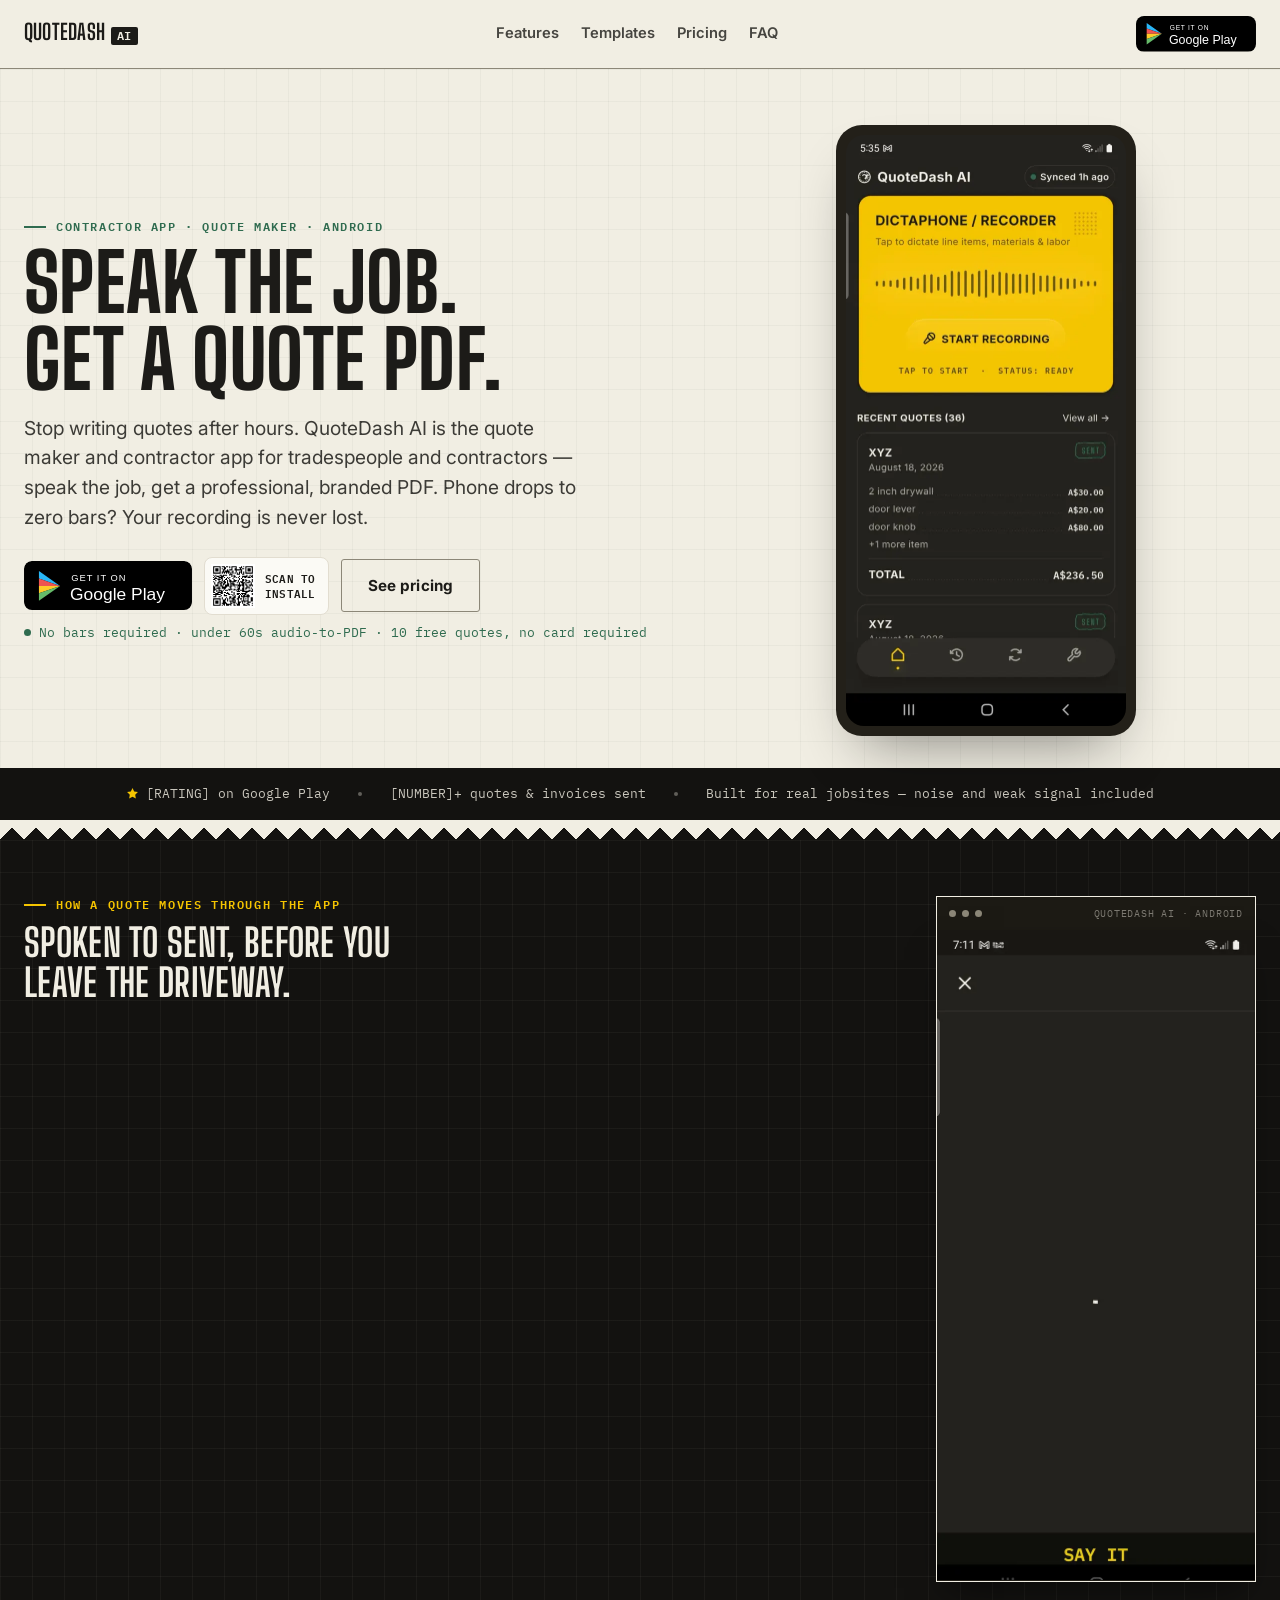
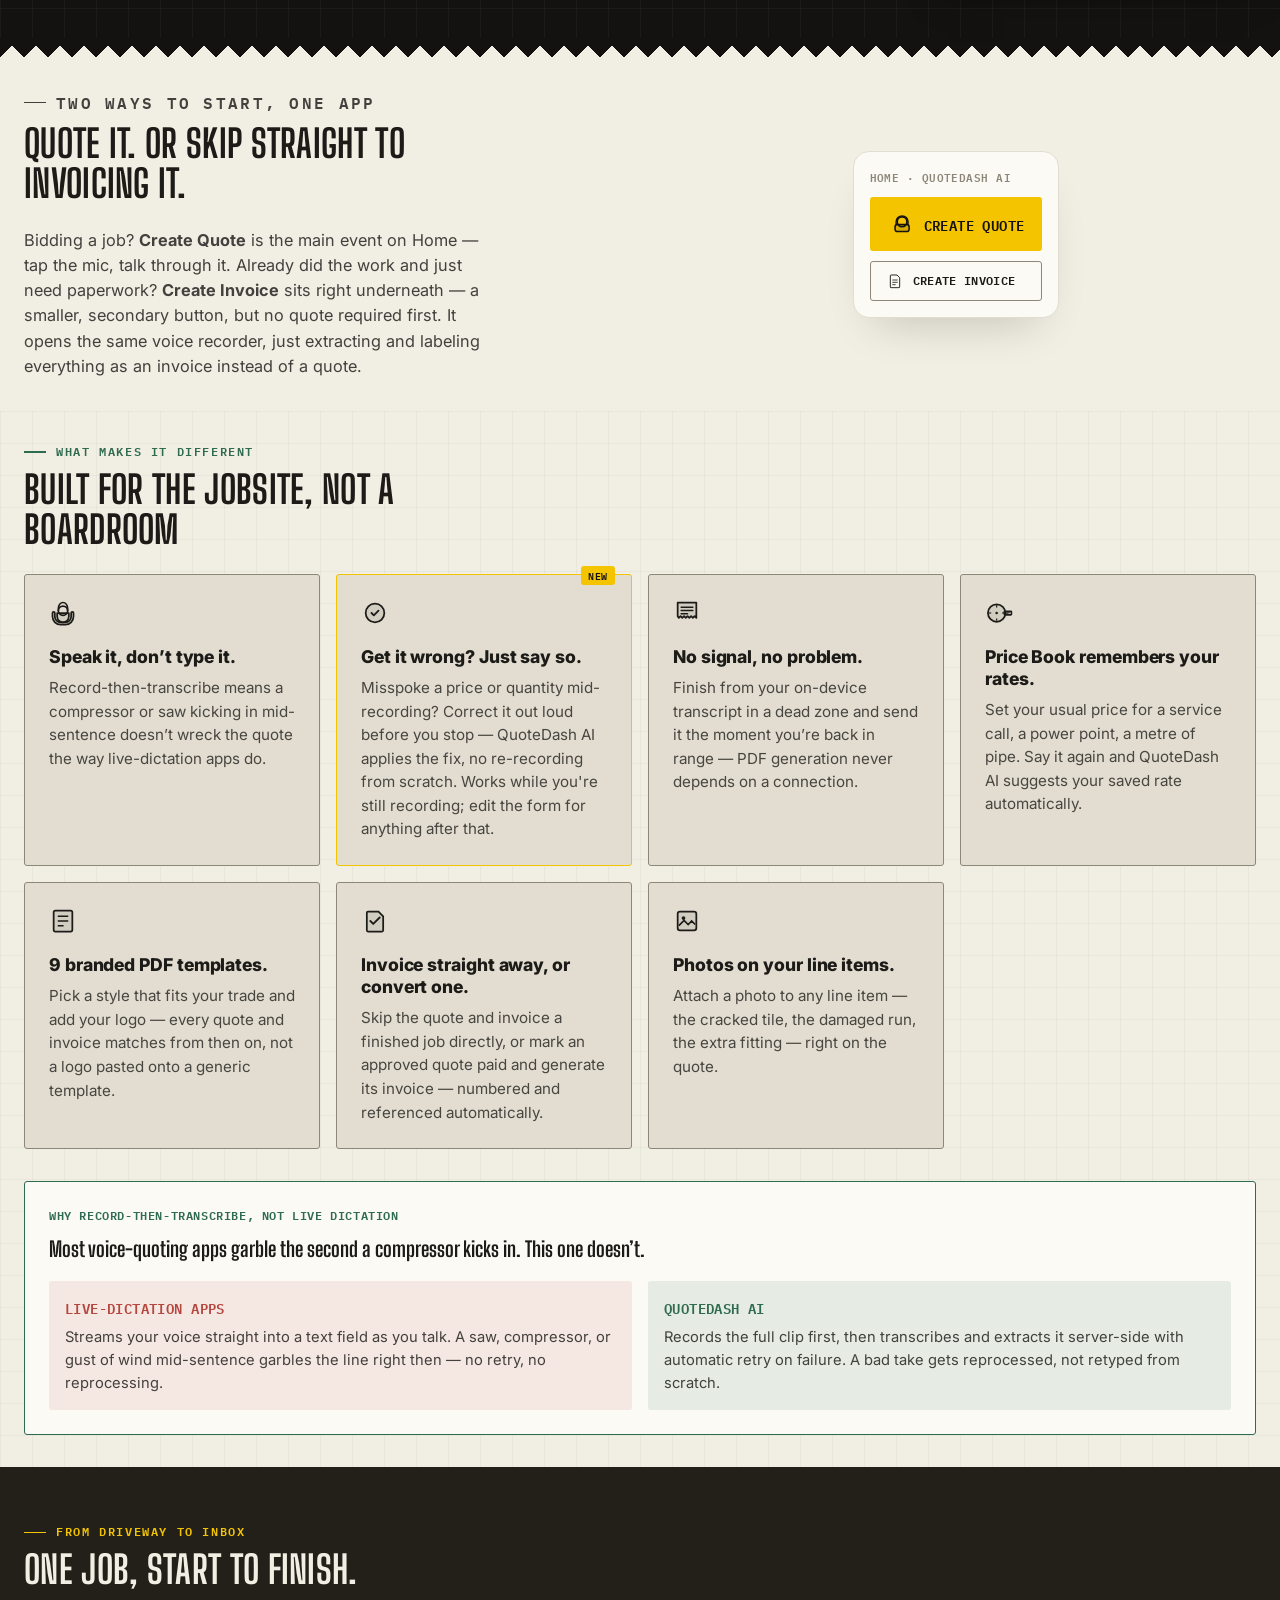
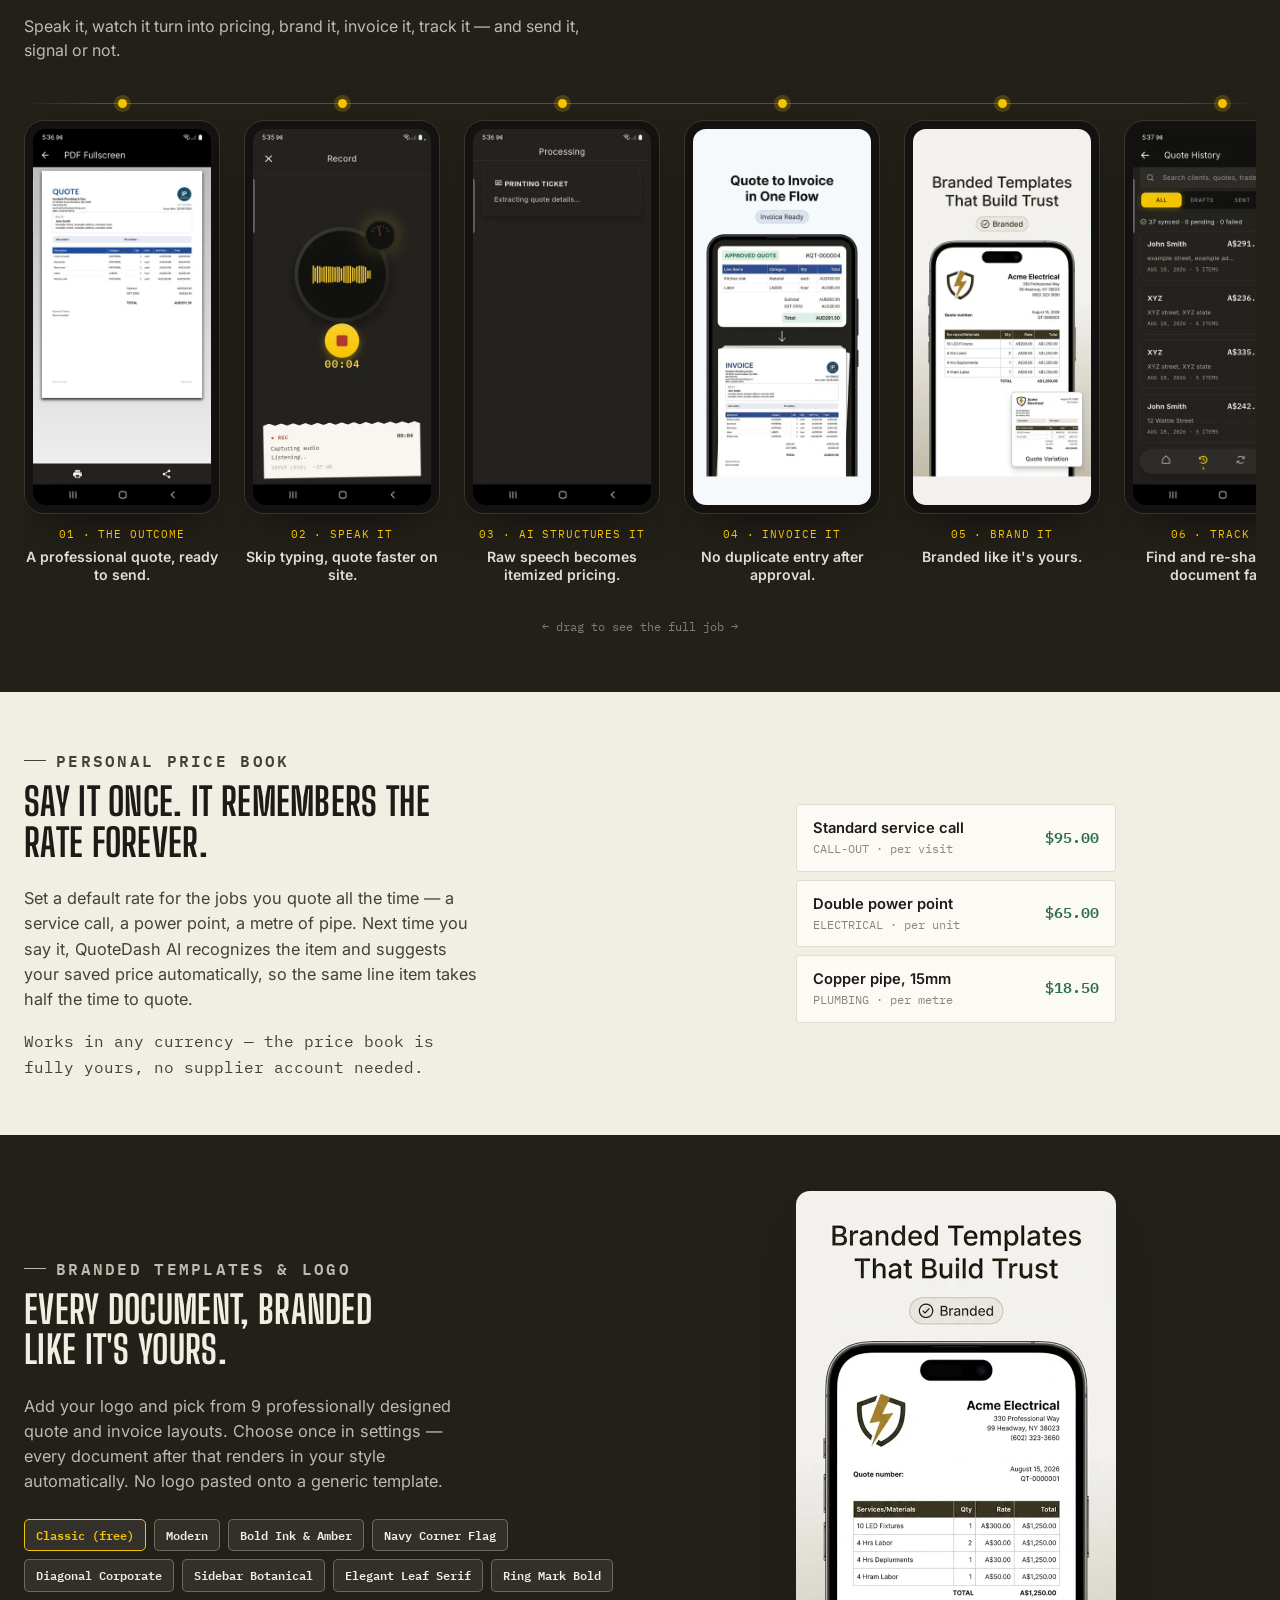
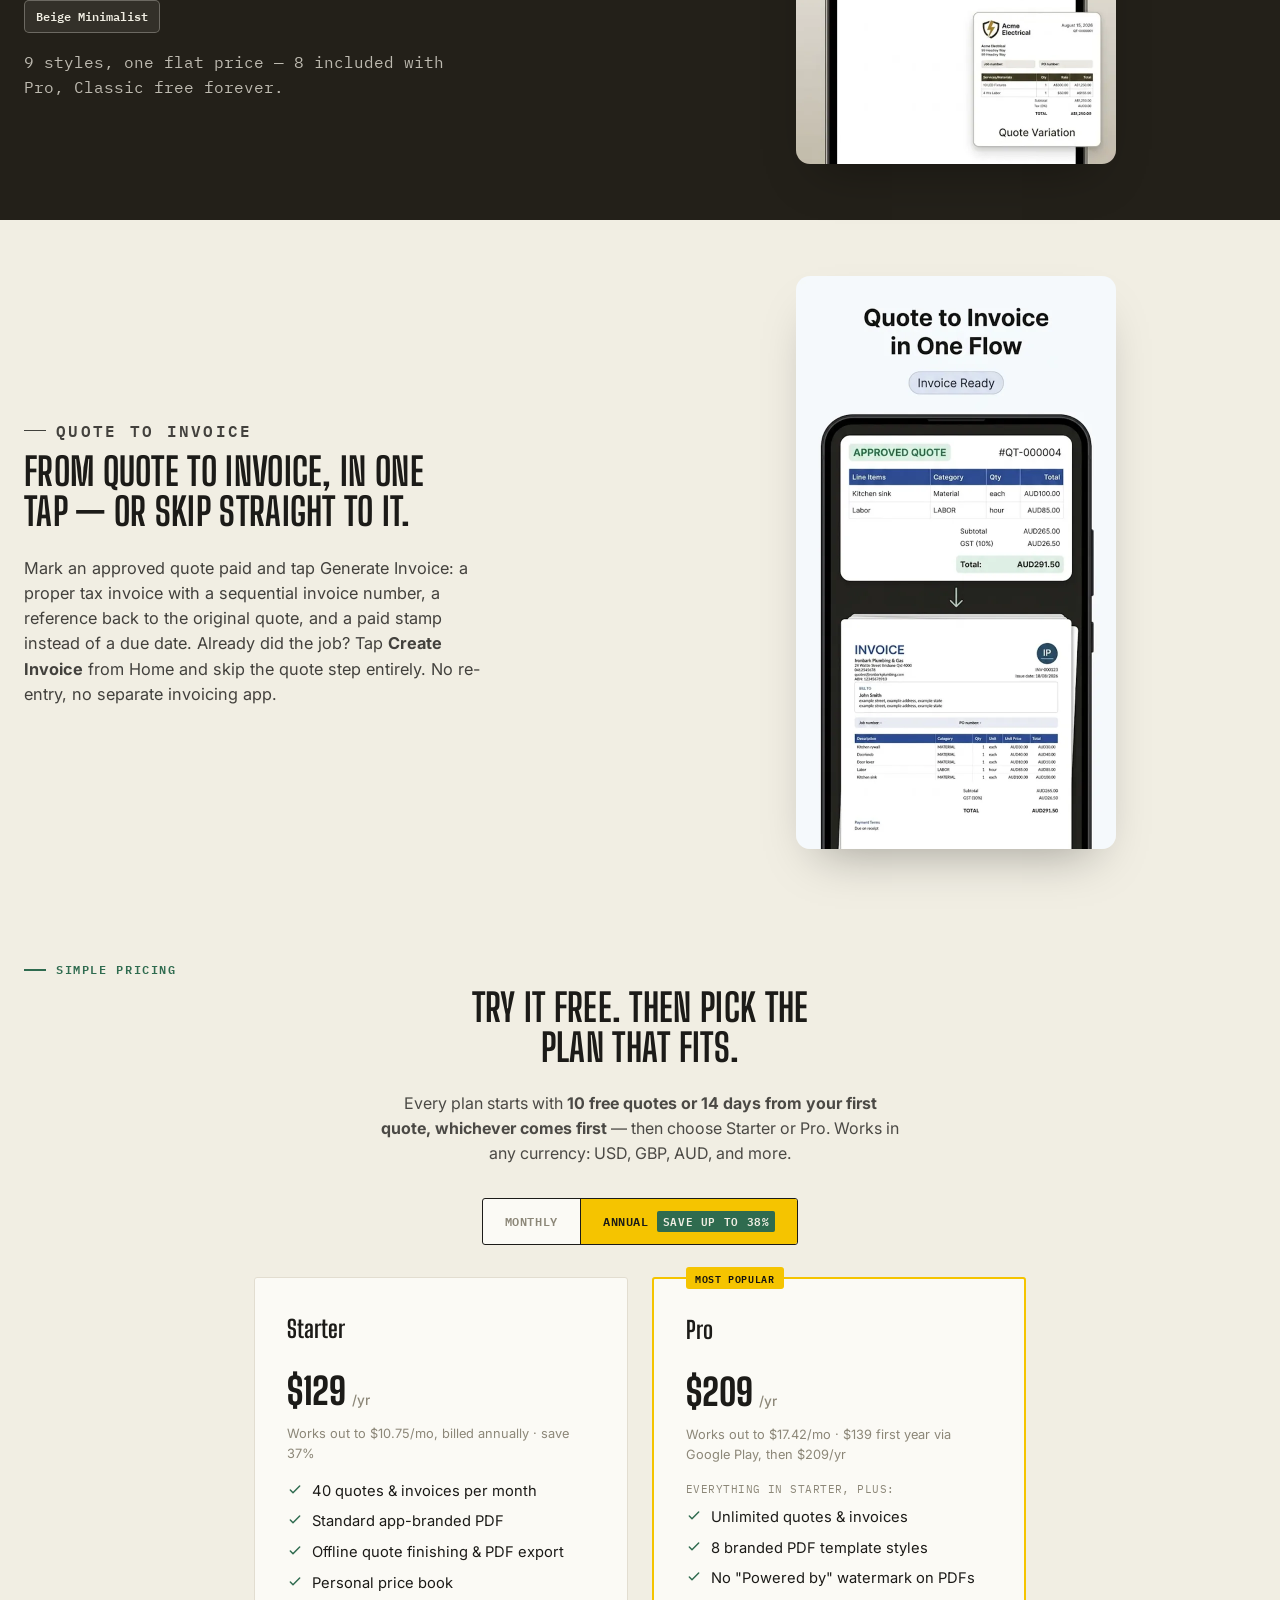
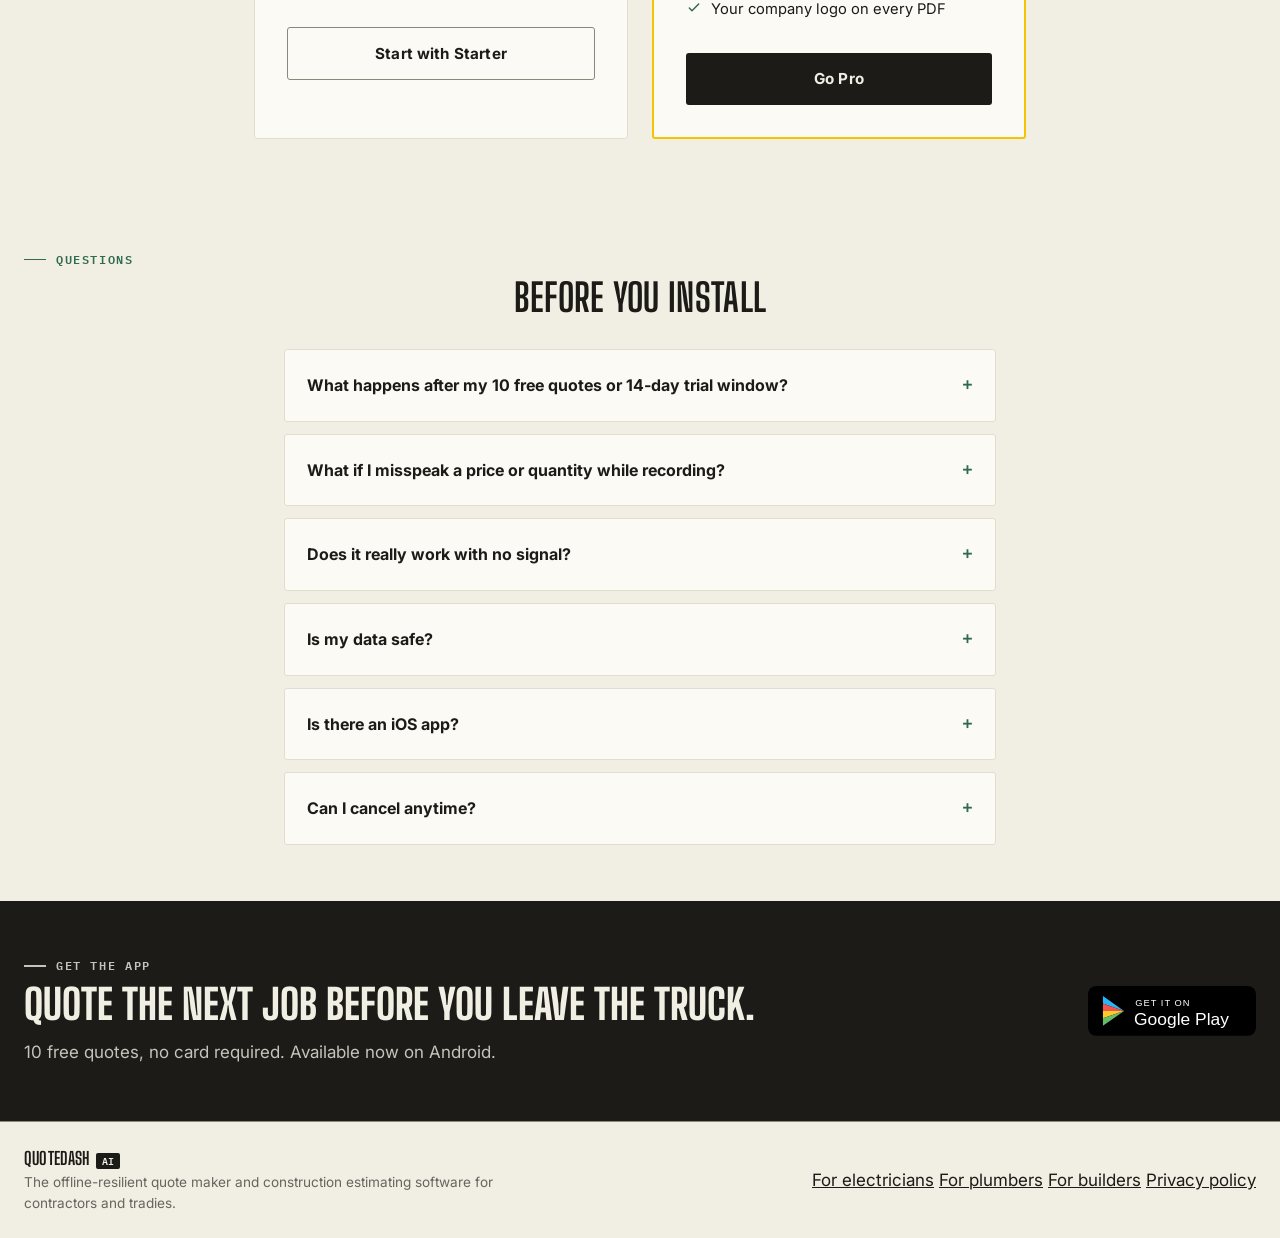
==== commit 02735014: "fix(marketing): correct offline-capability overclaims Copy claimed voice-to-quote works "even offlin" ====
--- a/index.html
+++ b/index.html
@@ -4,10 +4,10 @@
 <meta charset="utf-8">
 <meta name="viewport" content="width=device-width, initial-scale=1">
 <title>QuoteDash AI — Voice-to-Quote App for Contractors (Android)</title>
-<meta name="description" content="Speak a walkthrough, get a branded PDF quote — even with no signal. QuoteDash AI is the offline-capable voice-to-quote app for contractors and tradies. 10 free quotes, no card required.">
+<meta name="description" content="Speak a walkthrough, get a branded PDF quote. No signal? Finish from your on-device transcript and send it the moment you're back in range. 10 free quotes, no card required.">
 <link rel="canonical" href="https://quotedashai.com/">
 <link rel="preload" as="image" type="image/webp" href="assets/screens/home.webp">
-<link rel="preload" as="font" type="font/ttf" href="assets/fonts/BigShouldersDisplay-Variable.ttf" crossorigin>
+<link rel="preload" as="font" type="font/woff2" href="assets/fonts/BigShouldersDisplay-Variable.woff2" crossorigin>
 
 <!-- Google tag (gtag.js), loaded after window load so it never competes with LCP-critical resources -->
 <script>
@@ -25,7 +25,7 @@
 
 <meta property="og:type" content="website">
 <meta property="og:title" content="QuoteDash AI — Voice-to-Quote App for Contractors">
-<meta property="og:description" content="Speak a walkthrough, get a branded PDF quote — even with no signal. 10 free quotes, no card required.">
+<meta property="og:description" content="Speak a walkthrough, get a branded PDF quote. No signal? Finish from your on-device transcript and send when you're back in range. 10 free quotes, no card required.">
 <meta property="og:image" content="https://quotedashai.com/assets/feature-graphic.png">
 <meta property="og:url" content="https://quotedashai.com/">
 <meta name="twitter:card" content="summary_large_image">
@@ -33,91 +33,127 @@
 <script type="application/ld+json">
 {
   "@context": "https://schema.org",
-  "@type": "SoftwareApplication",
-  "name": "QuoteDash AI",
-  "operatingSystem": "Android",
-  "applicationCategory": "BusinessApplication",
-  "description": "Turns a spoken walkthrough into a professional, branded PDF quote, even offline. Mark it paid and generate the invoice in one tap. Built for contractors and tradies.",
-  "url": "https://quotedashai.com/",
-  "offers": [
+  "@graph": [
     {
-      "@type": "Offer",
-      "name": "Free",
-      "price": "0",
-      "priceCurrency": "USD"
+      "@type": "Organization",
+      "@id": "https://quotedashai.com/#organization",
+      "name": "QuoteDash AI",
+      "url": "https://quotedashai.com/"
     },
     {
-      "@type": "Offer",
-      "name": "Starter",
-      "price": "16.99",
-      "priceCurrency": "USD"
-    },
-    {
-      "@type": "Offer",
-      "name": "Pro",
-      "price": "27.99",
-      "priceCurrency": "USD"
-    }
-  ]
-}
-</script>
-
-<script type="application/ld+json">
-{
-  "@context": "https://schema.org",
-  "@type": "FAQPage",
-  "mainEntity": [
-    {
-      "@type": "Question",
-      "name": "What happens after my 10 free quotes or 14-day trial window?",
-      "acceptedAnswer": {
-        "@type": "Answer",
-        "text": "You'll be prompted to choose Starter ($16.99/mo, 40 quotes/month) or Pro ($209/yr or $27.99/mo, unlimited) — no surprise charge, and no card is needed to start your trial."
+      "@type": "WebSite",
+      "@id": "https://quotedashai.com/#website",
+      "url": "https://quotedashai.com/",
+      "name": "QuoteDash AI",
+      "publisher": {
+        "@id": "https://quotedashai.com/#organization"
       }
     },
     {
-      "@type": "Question",
-      "name": "What if I misspeak a price or quantity while recording?",
-      "acceptedAnswer": {
-        "@type": "Answer",
-        "text": "Just correct yourself out loud before you stop the recording — say the right price or quantity and QuoteDash AI uses the correction, no need to start over. This only works within the same recording; once you've stopped, fix it in the form like any other edit."
+      "@type": "SoftwareApplication",
+      "@id": "https://quotedashai.com/#software",
+      "name": "QuoteDash AI",
+      "url": "https://quotedashai.com/",
+      "operatingSystem": "Android",
+      "applicationCategory": "BusinessApplication",
+      "description": "Turns a spoken walkthrough into a professional, branded PDF quote. AI line-item extraction needs a connection; finishing and sending a quote from your on-device transcript works with no signal. Mark it paid and generate the invoice in one tap. Built for contractors and tradies.",
+      "offers": [
+        {
+          "@type": "Offer",
+          "name": "Free",
+          "price": "0",
+          "priceCurrency": "USD"
+        },
+        {
+          "@type": "Offer",
+          "name": "Starter",
+          "price": "16.99",
+          "priceCurrency": "USD"
+        },
+        {
+          "@type": "Offer",
+          "name": "Pro",
+          "price": "27.99",
+          "priceCurrency": "USD"
+        }
+      ]
+    },
+    {
+      "@type": "WebPage",
+      "@id": "https://quotedashai.com/#webpage",
+      "url": "https://quotedashai.com/",
+      "name": "QuoteDash AI — Voice-to-Quote App for Contractors (Android)",
+      "isPartOf": {
+        "@id": "https://quotedashai.com/#website"
+      },
+      "about": {
+        "@id": "https://quotedashai.com/#software"
+      },
+      "mainEntity": {
+        "@id": "https://quotedashai.com/#faq"
       }
     },
     {
-      "@type": "Question",
-      "name": "Does it really work with no signal?",
-      "acceptedAnswer": {
-        "@type": "Answer",
-        "text": "Yes, for finishing and sending. No bars? Write up the job from your recording by hand and send the PDF the moment you're back in range — that part never needs a connection. The AI auto-fill (turning your voice into priced line items) does need signal to work, but it never stops you getting a quote out the door."
-      }
-    },
-    {
-      "@type": "Question",
-      "name": "Is my data safe?",
-      "acceptedAnswer": {
-        "@type": "Answer",
-        "text": "QuoteDash AI is built to work offline — job details, quotes, and invoices stay on your device unless you export or share them. We don't sell your data or read the contents of your quotes."
-      }
-    },
-    {
-      "@type": "Question",
-      "name": "Is there an iOS app?",
-      "acceptedAnswer": {
-        "@type": "Answer",
-        "text": "Not yet — QuoteDash AI is Android-only today. iOS is a future direction, not a committed date."
-      }
-    },
-    {
-      "@type": "Question",
-      "name": "Can I cancel anytime?",
-      "acceptedAnswer": {
-        "@type": "Answer",
-        "text": "Yes — both Starter and Pro are standard Google Play subscriptions and can be cancelled anytime from Play Store subscription settings."
-      }
+      "@type": "FAQPage",
+      "mainEntity": [
+        {
+          "@type": "Question",
+          "name": "What happens after my 10 free quotes or 14-day trial window?",
+          "acceptedAnswer": {
+            "@type": "Answer",
+            "text": "You'll be prompted to choose Starter ($16.99/mo, 40 quotes/month) or Pro ($209/yr or $27.99/mo, unlimited) — no surprise charge, and no card is needed to start your trial."
+          }
+        },
+        {
+          "@type": "Question",
+          "name": "What if I misspeak a price or quantity while recording?",
+          "acceptedAnswer": {
+            "@type": "Answer",
+            "text": "Just correct yourself out loud before you stop the recording — say the right price or quantity and QuoteDash AI uses the correction, no need to start over. This only works within the same recording; once you've stopped, fix it in the form like any other edit."
+          }
+        },
+        {
+          "@type": "Question",
+          "name": "Does it really work with no signal?",
+          "acceptedAnswer": {
+            "@type": "Answer",
+            "text": "Yes, for finishing and sending. No bars? Write up the job from your recording by hand and send the PDF the moment you're back in range — that part never needs a connection. The AI auto-fill (turning your voice into priced line items) does need signal to work, but it never stops you getting a quote out the door."
+          }
+        },
+        {
+          "@type": "Question",
+          "name": "Is my data safe?",
+          "acceptedAnswer": {
+            "@type": "Answer",
+            "text": "Job details, quotes, and invoices stay on your device unless you export or share them. We don't sell your data or read the contents of your quotes."
+          }
+        },
+        {
+          "@type": "Question",
+          "name": "Is there an iOS app?",
+          "acceptedAnswer": {
+            "@type": "Answer",
+            "text": "Not yet — QuoteDash AI is Android-only today. iOS is a future direction, not a committed date."
+          }
+        },
+        {
+          "@type": "Question",
+          "name": "Can I cancel anytime?",
+          "acceptedAnswer": {
+            "@type": "Answer",
+            "text": "Yes — both Starter and Pro are standard Google Play subscriptions and can be cancelled anytime from Play Store subscription settings."
+          }
+        }
+      ],
+      "@id": "https://quotedashai.com/#faq",
+      "url": "https://quotedashai.com/"
     }
   ]
 }
 </script>
+
+
+
 
 <style>
 /* QuoteDash AI — waitlist landing page
@@ -126,28 +162,32 @@
 /* ---------- Fonts (self-hosted, no runtime download) ---------- */
 @font-face {
   font-family: "Inter";
-  src: url("assets/fonts/Inter-Variable.ttf") format("truetype");
+  src: url("assets/fonts/Inter-Variable.woff2") format("woff2"),
+       url("assets/fonts/Inter-Variable.ttf") format("truetype");
   font-weight: 100 900;
   font-style: normal;
   font-display: swap;
 }
 @font-face {
   font-family: "Big Shoulders Display";
-  src: url("assets/fonts/BigShouldersDisplay-Variable.ttf") format("truetype");
+  src: url("assets/fonts/BigShouldersDisplay-Variable.woff2") format("woff2"),
+       url("assets/fonts/BigShouldersDisplay-Variable.ttf") format("truetype");
   font-weight: 100 900;
   font-style: normal;
   font-display: swap;
 }
 @font-face {
   font-family: "IBM Plex Mono";
-  src: url("assets/fonts/IBMPlexMono-Regular.ttf") format("truetype");
+  src: url("assets/fonts/IBMPlexMono-Regular.woff2") format("woff2"),
+       url("assets/fonts/IBMPlexMono-Regular.ttf") format("truetype");
   font-weight: 400;
   font-style: normal;
   font-display: swap;
 }
 @font-face {
   font-family: "IBM Plex Mono";
-  src: url("assets/fonts/IBMPlexMono-SemiBold.ttf") format("truetype");
+  src: url("assets/fonts/IBMPlexMono-SemiBold.woff2") format("woff2"),
+       url("assets/fonts/IBMPlexMono-SemiBold.ttf") format("truetype");
   font-weight: 600;
   font-style: normal;
   font-display: swap;
@@ -944,7 +984,7 @@
   color: var(--signal-green);
   flex: none;
 }
-.faq__item[open] summary::after { content: "\2212"; }
+.faq__item[open] summary::after { content: "2"; }
 .faq__item p { margin: 0 0 var(--space-lg); font-size: 0.92rem; color: color-mix(in srgb, var(--graphite) 82%, transparent); }
 
 /* ---------- Final CTA (centered variant) ---------- */
@@ -1027,7 +1067,7 @@
         <h1 class="hero__headline">Speak the job.<br>Get a quote PDF.</h1>
         <p class="hero__subhead">Stop writing quotes after hours. QuoteDash AI is the quote
           maker and contractor app for tradespeople and contractors &mdash; speak the job,
-          get a professional, branded PDF, even where your phone drops to zero bars.</p>
+          get a professional, branded PDF. Phone drops to zero bars? Your recording is never lost.</p>
         <div class="hero__ctas">
           <a class="play-badge play-badge--large" href="https://play.google.com/store/apps/details?id=com.quotetap.app&utm_source=landing&utm_medium=website&utm_campaign=launch" target="_blank" rel="noopener" aria-label="Get it on Google Play">
             <svg viewBox="0 0 135 40" xmlns="http://www.w3.org/2000/svg" role="img" aria-label="Get it on Google Play">
@@ -1435,7 +1475,7 @@
         <ul>
           <li><svg width="16" height="16" viewBox="0 0 24 24" fill="none" aria-hidden="true"><path d="M5 12l4 4 10-10" stroke="currentColor" stroke-width="2.2" stroke-linecap="round" stroke-linejoin="round"/></svg>40 quotes &amp; invoices per month</li>
           <li><svg width="16" height="16" viewBox="0 0 24 24" fill="none" aria-hidden="true"><path d="M5 12l4 4 10-10" stroke="currentColor" stroke-width="2.2" stroke-linecap="round" stroke-linejoin="round"/></svg>Standard app-branded PDF</li>
-          <li><svg width="16" height="16" viewBox="0 0 24 24" fill="none" aria-hidden="true"><path d="M5 12l4 4 10-10" stroke="currentColor" stroke-width="2.2" stroke-linecap="round" stroke-linejoin="round"/></svg>Offline quote &amp; invoice generation</li>
+          <li><svg width="16" height="16" viewBox="0 0 24 24" fill="none" aria-hidden="true"><path d="M5 12l4 4 10-10" stroke="currentColor" stroke-width="2.2" stroke-linecap="round" stroke-linejoin="round"/></svg>Offline quote finishing &amp; PDF export</li>
           <li><svg width="16" height="16" viewBox="0 0 24 24" fill="none" aria-hidden="true"><path d="M5 12l4 4 10-10" stroke="currentColor" stroke-width="2.2" stroke-linecap="round" stroke-linejoin="round"/></svg>Personal price book</li>
         </ul>
         <a class="btn btn--ghost btn--block" href="#get-app">Start with Starter</a>
@@ -1539,7 +1579,7 @@
       <div class="wordmark wordmark--footer" aria-label="QuoteDash AI">
         <span class="wordmark__main">QUOTEDASH</span><span class="wordmark__ai">AI</span>
       </div>
-      <p class="site-footer__copy">The offline-capable quote maker and construction
+      <p class="site-footer__copy">The offline-resilient quote maker and construction
         estimating software for contractors and tradies.</p>
     </div>
     <nav class="footer-links">
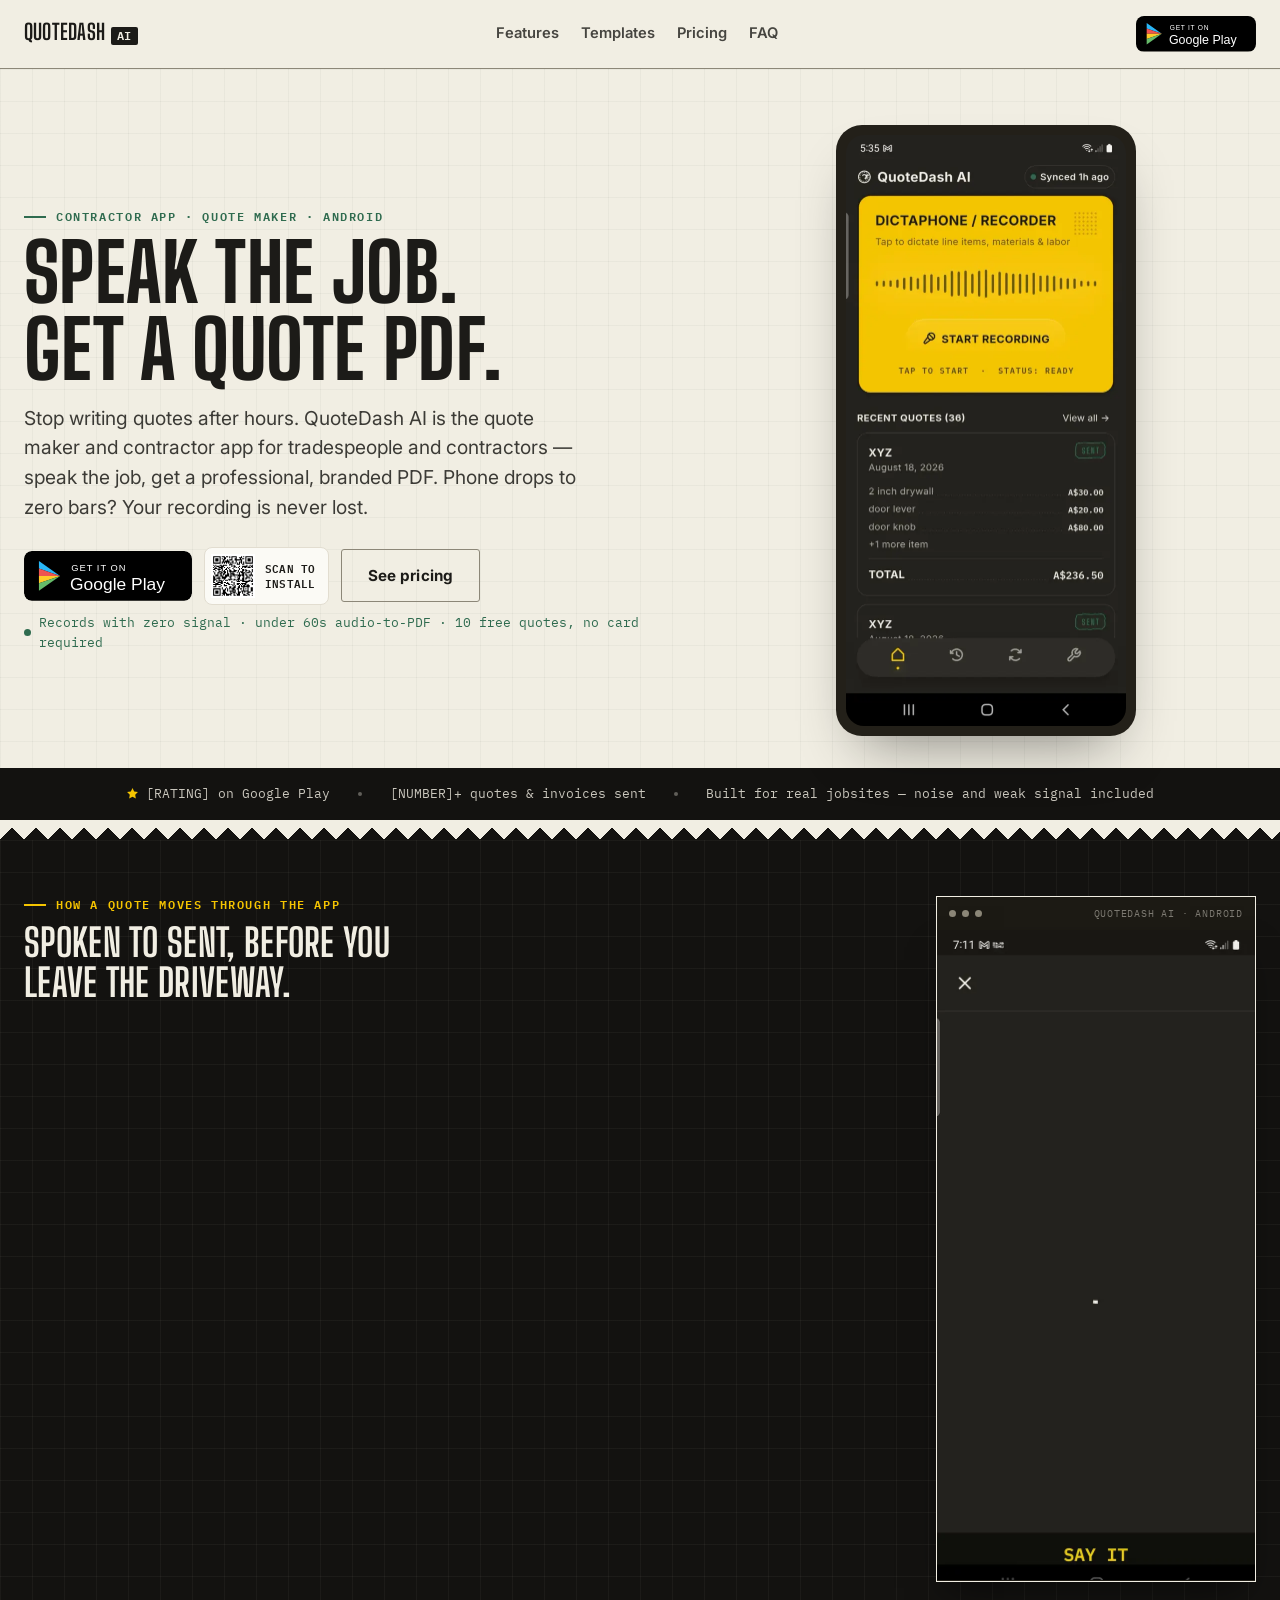
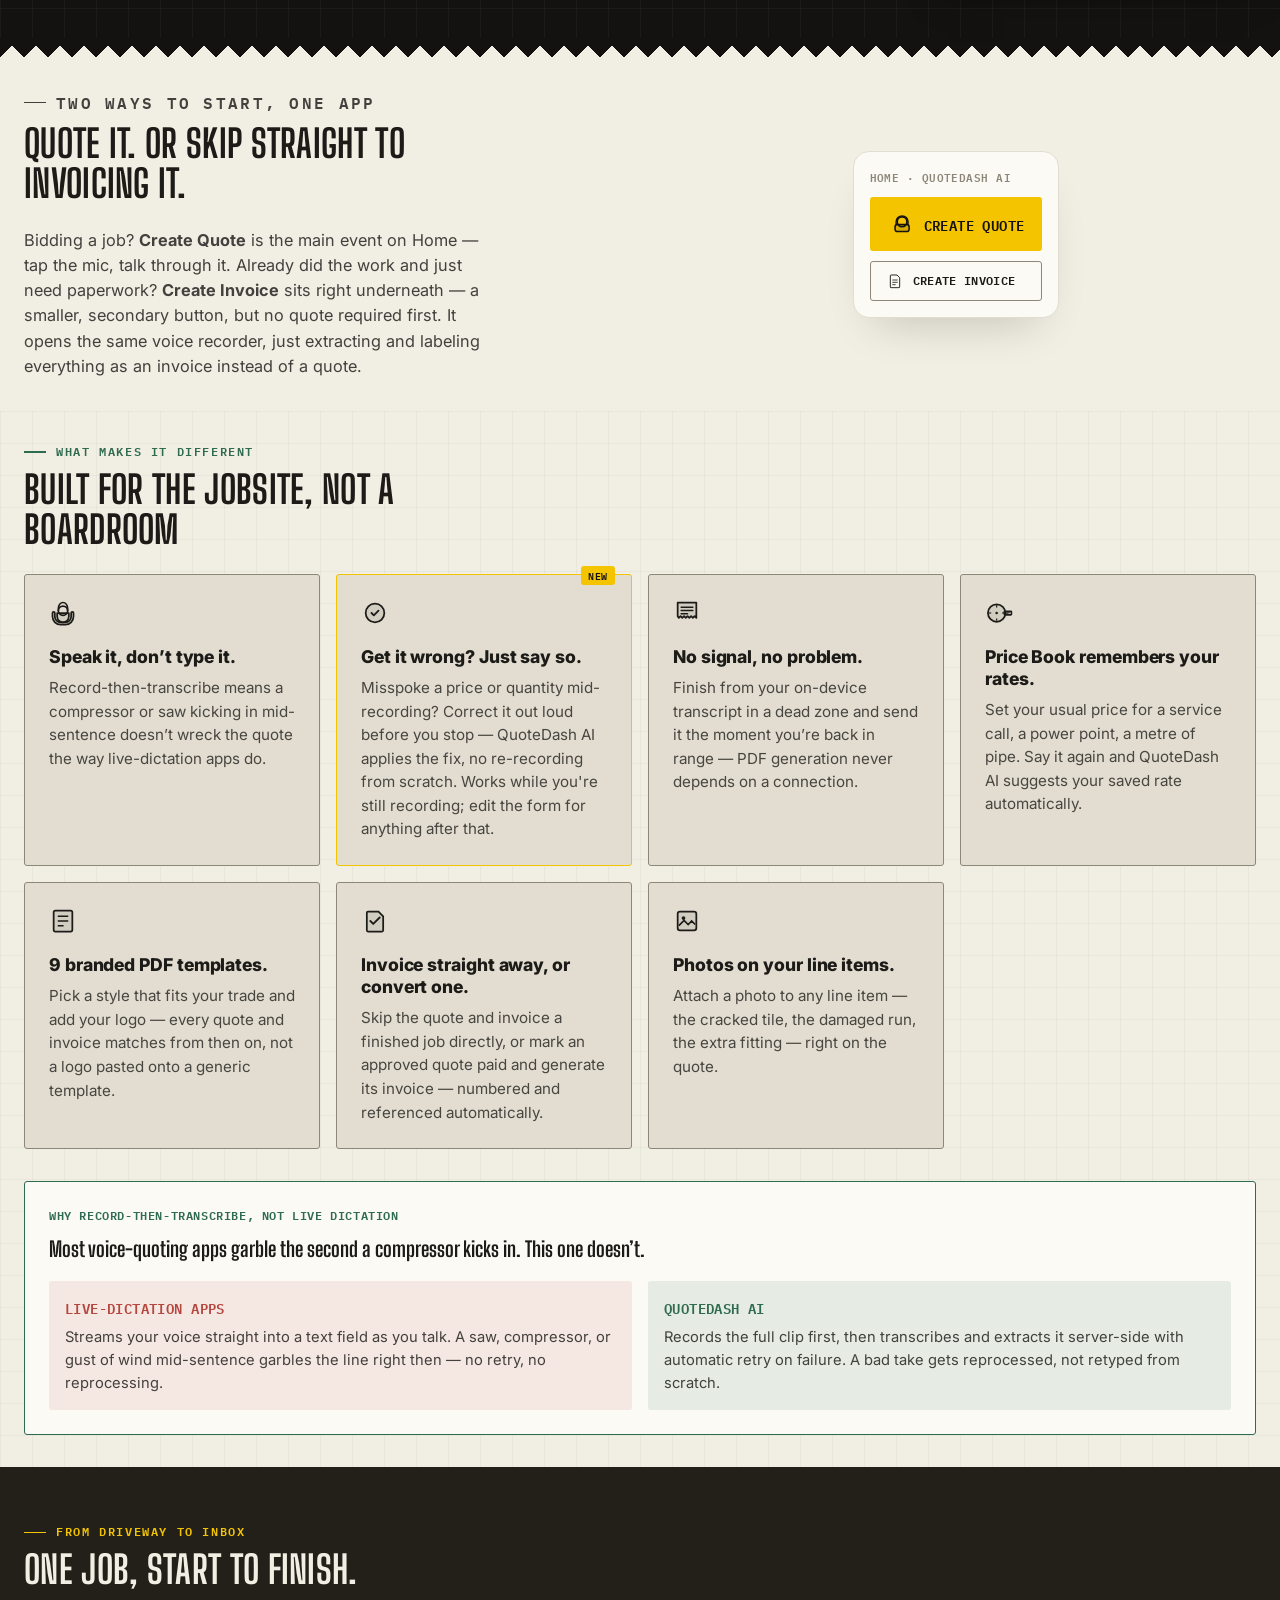
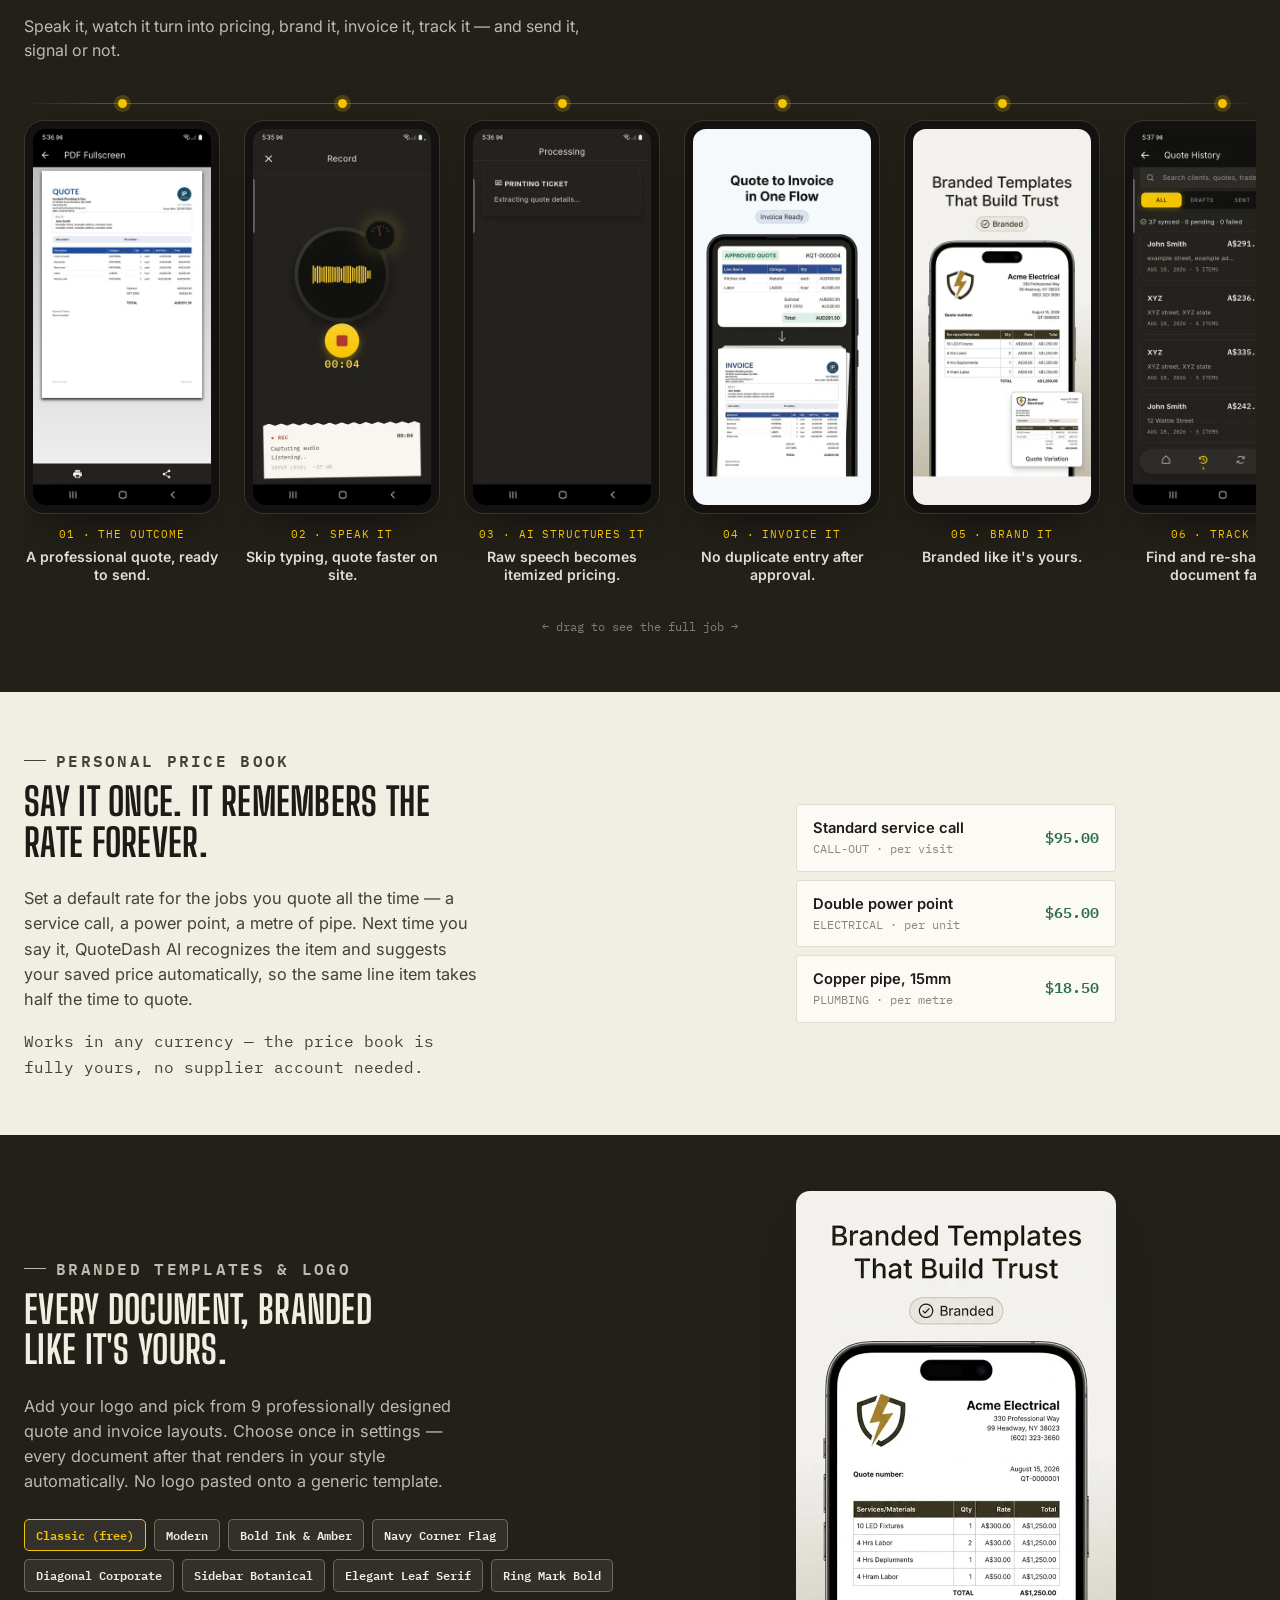
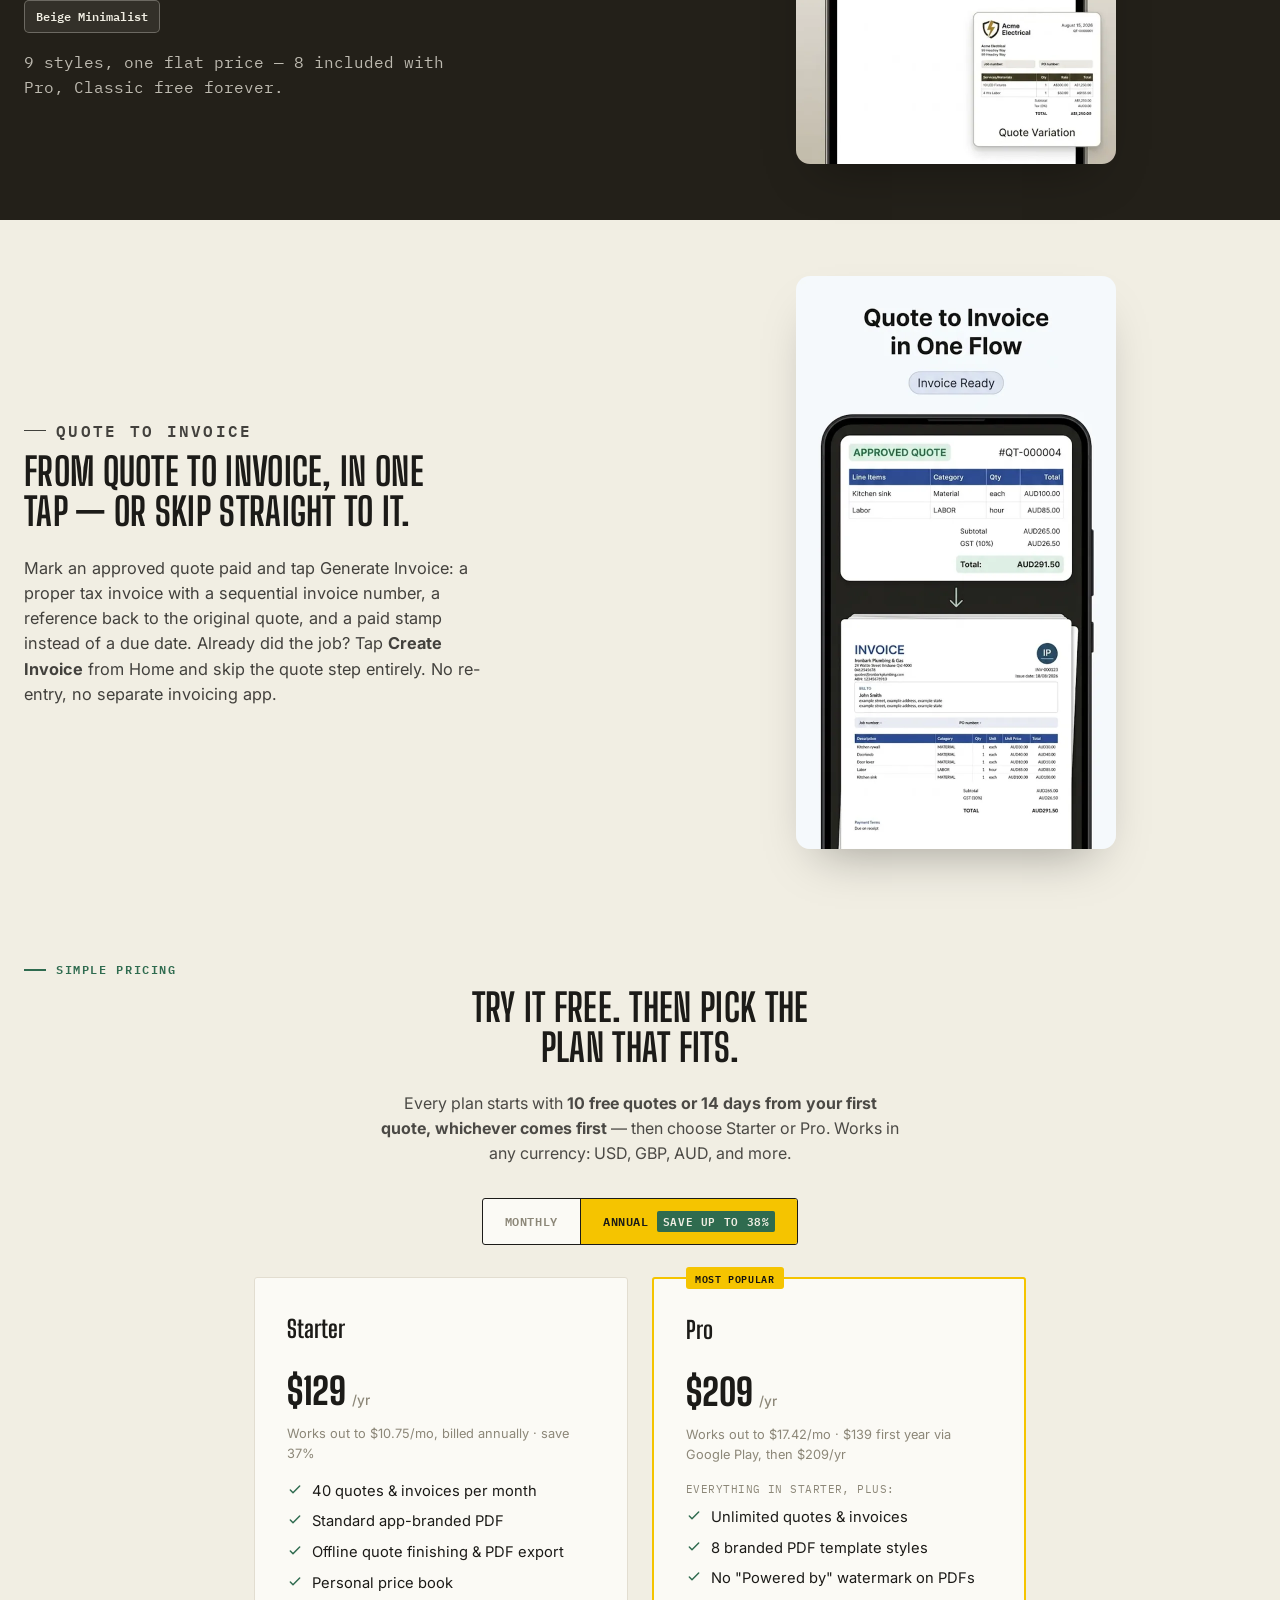
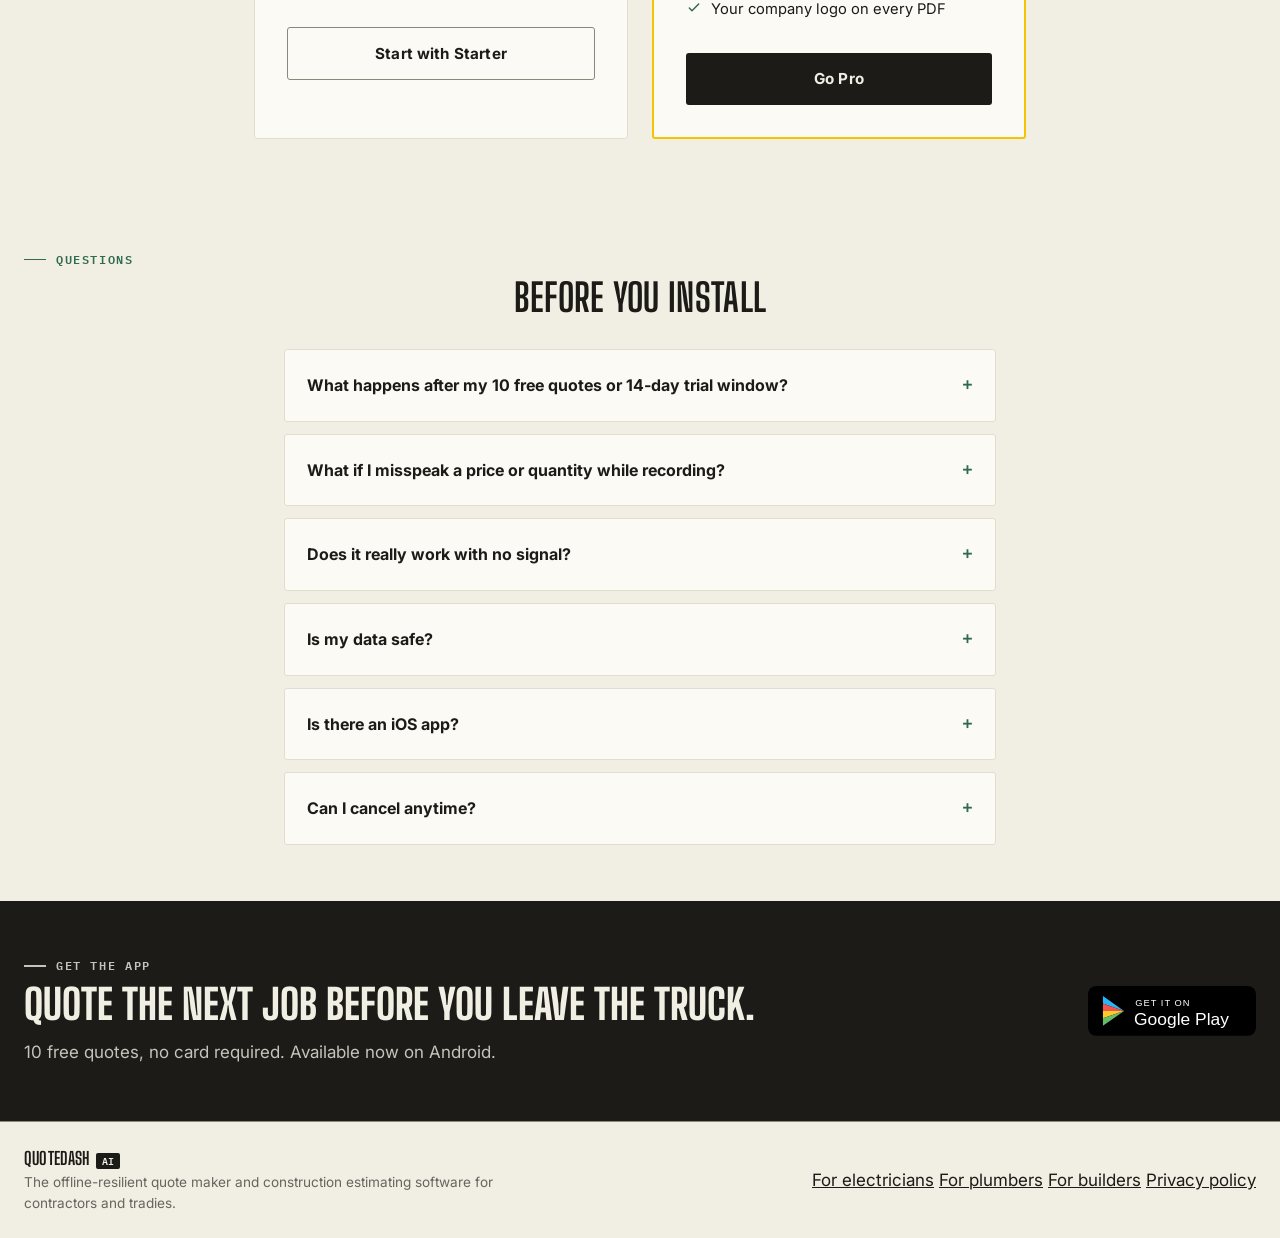
==== commit 88c28320: "fix(marketing): remove remaining offline overclaim in hero meta line "No bars required" read as an u" ====
--- a/index.html
+++ b/index.html
@@ -1088,7 +1088,7 @@
           </div>
           <a class="btn btn--ghost" href="#pricing">See pricing</a>
         </div>
-        <p class="hero__meta">No bars required &middot; under 60s audio-to-PDF &middot; 10 free quotes, no card required</p>
+        <p class="hero__meta">Records with zero signal &middot; under 60s audio-to-PDF &middot; 10 free quotes, no card required</p>
       </div>
 
       <div class="hero__visual">
